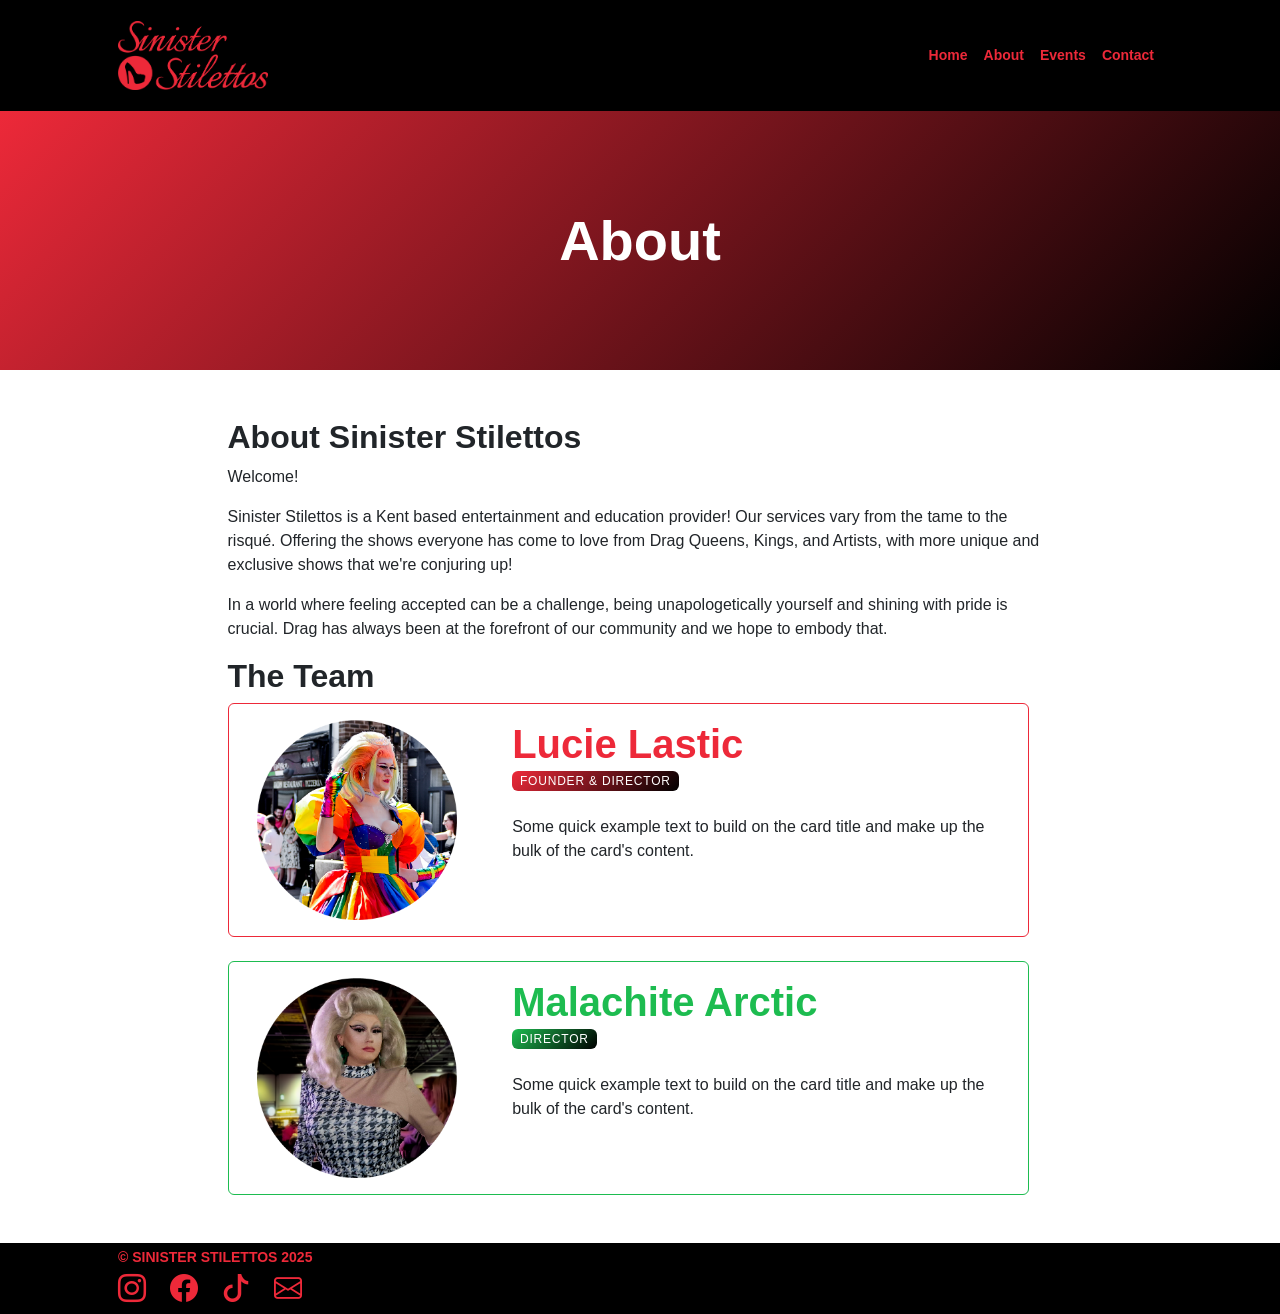
==== about.html @ cb79c17c "Upload" ====
<!DOCTYPE html>
<html lang="en">
    <head>
        <meta charset="utf-8" />
        <meta name="viewport" content="width=device-width, initial-scale=1, shrink-to-fit=no" />
        <meta name="description" content="" />
        <meta name="author" content="" />
        <title>SINISTER STILETTOS - ABOUT</title>
        <!-- Favicon-->
        <link rel="icon" type="image/x-icon" href="assets/favicon.ico" />
        <!-- Custom Google font-->
        <link rel="preconnect" href="https://fonts.googleapis.com" />
        <link rel="preconnect" href="https://fonts.gstatic.com" crossorigin />
        <link href="https://fonts.googleapis.com/css2?family=Plus+Jakarta+Sans:wght@100;200;300;400;500;600;700;800;900&amp;display=swap" rel="stylesheet" />
        <!-- Bootstrap icons-->
        <link href="https://cdn.jsdelivr.net/npm/bootstrap-icons@1.8.1/font/bootstrap-icons.css" rel="stylesheet" />
        <!-- Core theme CSS (includes Bootstrap)-->
        <link href="css/styles.css" rel="stylesheet" />
    </head>
    <body class="d-flex flex-column">
        <main class="flex-shrink-0">
            <!-- Navigation-->
            <nav class="navbar navbar-expand-lg navbar-s bg-black py-3">
                <div class="container px-5">
                    <a class="navbar-brand" href="index.html"><img src="../assets/logo.png" width="150"></a>
                    <button class="navbar-toggler" type="button" data-bs-toggle="collapse" data-bs-target="#navbarSupportedContent" aria-controls="navbarSupportedContent" aria-expanded="false" aria-label="Toggle navigation"><span class="navbar-toggler-icon"></span></button>
                    <div class="collapse navbar-collapse" id="navbarSupportedContent">
                        <ul class="navbar-nav ms-auto mb-2 mb-lg-0 small fw-bolder">
                            <li class="nav-item"><a class="nav-link" href="index.html">Home</a></li>
                            <li class="nav-item"><a class="nav-link" href="about.html">About</a></li>
                            <li class="nav-item"><a class="nav-link" href="events.html">Events</a></li>
                            <li class="nav-item"><a class="nav-link" href="contact.html">Contact</a></li>
                        </ul>
                    </div>
                </div>
            </nav>
            <section class="py-5 bg-gradient-primary-to-secondary text-white">
                <div class="container px-5 my-5">
                    <div class="text-center">
                        <h2 class="display-4 fw-bolder mb-4">About</h2>
                    </div>
                </div>
            </section>
            <div class="container mb-5 my-5">
                <div class="row gx-5 justify-content-center">
                    <div class="col-lg-11 col-xl-9 col-xxl-8">
                        <section>
                        <h2><strong>About Sinister Stilettos</strong></h2>
                       <p>Welcome!</p>
                       <p>Sinister Stilettos is a Kent based entertainment and education provider! Our services vary from the tame to the risqué. Offering the shows everyone has come to love from Drag Queens, Kings, and Artists, with more unique and exclusive shows that we're conjuring up!</p>
                       <p>In a world where feeling accepted can be a challenge, being unapologetically yourself and shining with pride is crucial. Drag has always been at the forefront of our community and we hope to embody that.</p>

                       <h2><strong>The Team</strong></h2>
                             <!-- About 1-->
                             <div class="container row row-cols-1 row-cols-md-1 g-4">
                                <div class="card-primary-border rounded h-100 bg-white";>
                                                            
                                    <div class="card-body">
                                        <div class="row">

                                            <div class="col-sm-4">
                                              <span class="">
                                                <img class="img" src="../assets/Lucie.png" style="height:200px;">
                                              </span>
                                            </div>
                                    
                                            <div class="col-sm">
                                                <div class="col"> <h1 class="text-primary fw-bolder mb-0">Lucie Lastic</h1></div>
                                                <div class="badge bg-gradient-primary-to-secondary text-white mb-4"><div class="text-uppercase">Founder & Director</div></div>
                                                <p class="card-text rounded">Some quick example text to build on the card title and make up the bulk of the card's content.</p>
                                            </div>
                                      </div>   
                                    </div>
                                    </div>
                                    <div class="card-green-border rounded h-100 bg-white";>
                                                            
                                        <div class="card-body">
                                            <div class="row">
    
                                                <div class="col-sm-4">
                                                  <span class="">
                                                    <img class="img" src="../assets/Malachite.png" style="height:200px;">
                                                  </span>
                                                </div>
                                        
                                                <div class="col-sm">
                                                    <div class="col-auto"> <h1 class="text-green fw-bolder mb-0">Malachite Arctic</h1></div>
                                                    <div class="badge bg-gradient-green text-white mb-4"><div class="text-uppercase">Director</div></div>
                                                  <p class="card-text rounded">Some quick example text to build on the card title and make up the bulk of the card's content.</p>
                                               </div>
                                          </div>   
                                        </div>
                                        </div>
                             
                            </div>
                            </div>
                        </section>
            
        </main>
        <!-- Footer-->
        <footer class="bg-black py-1 mt-auto text-primary">
            <div class="container px-5">
                <div class="row justify-content-between flex-column flex-sm-row">
                    <div class="col-auto"><div class="small m-0"><strong>&copy; SINISTER STILETTOS 2025</strong></div></div>
                    </div>
                    <div class="d-flex justify-content-cener fs-3 gap-4">
                        <a class="text-primary" href="https://instagram.com/sinister.stilettos"><i class="bi bi-instagram"></i></a>
                        <a class="text-primary" href="https://facebook.com/sinister.stilettos"><i class="bi bi-facebook"></i></a>
                        <a class="text-primary" href="tiktok.com/@sinister.stilettos"><i class="bi bi-tiktok"></i></a>
                        <a class="text-primary" href="mailto:contact@sinisterstilettos.co.uk"><i class="bi bi-envelope"></i></a>
                </div>
            </div>
        </footer>
        <!-- Bootstrap core JS-->
        <script src="https://cdn.jsdelivr.net/npm/bootstrap@5.2.3/dist/js/bootstrap.bundle.min.js"></script>
        <!-- Core theme JS-->
        <script src="js/scripts.js"></script>
    </body>
</html>
---- css/styles.css ----
@charset "UTF-8";
:root {
  --bs-blue: #0d8eff;
  --bs-indigo: #6610f2;
  --bs-purple: #6f42c1;
  --bs-pink: #fc329b;
  --bs-red: #ed2939;
  --bs-orange: #ffa11a;
  --bs-yellow: #ffec0d;
  --bs-green: #1dbc50;
  --bs-teal: #15ff9c;
  --bs-cyan: #0dceff;
  --bs-black: #000;
  --bs-white: #fff;
  --bs-gray: #6c757d;
  --bs-gray-dark: #343a40;
  --bs-gray-100: #f8f9fa;
  --bs-gray-200: #e9ecef;
  --bs-gray-300: #dee2e6;
  --bs-gray-400: #ced4da;
  --bs-gray-500: #adb5bd;
  --bs-gray-600: #6c757d;
  --bs-gray-700: #495057;
  --bs-gray-800: #343a40;
  --bs-gray-900: #212529;
  --bs-primary: #ed2939;
  --bs-secondary: #e21e80;
  --bs-success: #1dbc50;
  --bs-info: #6ebbff;
  --bs-warning: #ffc107;
  --bs-danger: #dc3545;
  --bs-light: #f8f9fa;
  --bs-dark: #212529;
  --bs-primary-rgb: 237, 41, 57;
  --bs-secondary-rgb: 226, 30, 128;
  --bs-success-rgb: 25, 135, 84;
  --bs-info-rgb: 13, 202, 240;
  --bs-warning-rgb: 255, 193, 7;
  --bs-danger-rgb: 220, 53, 69;
  --bs-light-rgb: 248, 249, 250;
  --bs-dark-rgb: 33, 37, 41;
  --bs-white-rgb: 255, 255, 255;
  --bs-black-rgb: 0, 0, 0;
  --bs-body-color-rgb: 33, 37, 41;
  --bs-body-bg-rgb: 255, 255, 255;
  --bs-green-rgb: 29, 188, 80;
  --bs-font-sans-serif: "Arial";
  --bs-font-monospace: SFMono-Regular, Menlo, Monaco, Consolas, "Liberation Mono", "Courier New", monospace;
  --bs-gradient: linear-gradient(180deg, rgba(255, 255, 255, 0.15), rgba(255, 255, 255, 0));
  --bs-gradient-primary: linear-gradient(180deg, rgba(237, 41, 57, 1), rgba(255, 255, 255, 0));
  --bs-gradient-green: linear-gradient(180deg, rgba(29, 188, 80), rgba(255, 255, 255, 0));
  --bs-body-font-family: var(--bs-font-sans-serif);
  --bs-body-font-size: 1rem;
  --bs-body-font-weight: 400;
  --bs-body-line-height: 1.5;
  --bs-body-color: #212529;
  --bs-body-bg: #fff;
  --bs-border-width: 1px;
  --bs-border-style: solid;
  --bs-border-color: #dee2e6;
  --bs-border-gprimary: linear-gradient(180deg, rgba(237, 41, 57, 1), rgba(255, 255, 255, 0));
  --bs-border-ggreen: linear-gradient(180deg, rgba(29, 188, 80), rgba(255, 255, 255, 0));
  --bs-border-color-translucent: rgba(0, 0, 0, 0.175);
  --bs-border-radius: 0.375rem;
  --bs-border-radius-sm: 0.25rem;
  --bs-border-radius-lg: 0.5rem;
  --bs-border-radius-xl: 1rem;
  --bs-border-radius-2xl: 2rem;
  --bs-border-radius-pill: 50rem;
  --bs-link-color: #ed2939;
  --bs-link-hover-color: #ffa11a;
  --bs-code-color: #e21e80;
  --bs-highlight-bg: #fff3cd;
}

*,
*::before,
*::after {
  box-sizing: border-box;
}

@media (prefers-reduced-motion: no-preference) {
  :root {
    scroll-behavior: smooth;
  }
}

body {
  margin: 0;
  font-family: var(--bs-body-font-family);
  font-size: var(--bs-body-font-size);
  font-weight: var(--bs-body-font-weight);
  line-height: var(--bs-body-line-height);
  color: var(--bs-body-color);
  text-align: var(--bs-body-text-align);
  background-color: var(--bs-body-bg);
  -webkit-text-size-adjust: 100%;
  -webkit-tap-highlight-color: rgba(0, 0, 0, 0);
}

hr {
  margin: 1rem 0;
  color: inherit;
  border: 0;
  border-top: 1px solid;
  opacity: 0.25;
}

h6, .h6, h5, .h5, h4, .h4, h3, .h3, h2, .h2, h1, .h1 {
  margin-top: 0;
  margin-bottom: 0.5rem;
  font-weight: 500;
  line-height: 1.2;
}

h1, .h1 {
  font-size: calc(1.375rem + 1.5vw);
}
@media (min-width: 1200px) {
  h1, .h1 {
    font-size: 2.5rem;
  }
}

h2, .h2 {
  font-size: calc(1.325rem + 0.9vw);
}
@media (min-width: 1200px) {
  h2, .h2 {
    font-size: 2rem;
  }
}

h3, .h3 {
  font-size: calc(1.3rem + 0.6vw);
}
@media (min-width: 1200px) {
  h3, .h3 {
    font-size: 1.75rem;
  }
}

h4, .h4 {
  font-size: calc(1.275rem + 0.3vw);
}
@media (min-width: 1200px) {
  h4, .h4 {
    font-size: 1.5rem;
  }
}

h5, .h5 {
  font-size: 1.25rem;
}

h6, .h6 {
  font-size: 1rem;
}

p {
  margin-top: 0;
  margin-bottom: 1rem;
}

abbr[title] {
  -webkit-text-decoration: underline dotted;
          text-decoration: underline dotted;
  cursor: help;
  -webkit-text-decoration-skip-ink: none;
          text-decoration-skip-ink: none;
}

address {
  margin-bottom: 1rem;
  font-style: normal;
  line-height: inherit;
}

ol,
ul {
  padding-left: 2rem;
}

ol,
ul,
dl {
  margin-top: 0;
  margin-bottom: 1rem;
}

ol ol,
ul ul,
ol ul,
ul ol {
  margin-bottom: 0;
}

dt {
  font-weight: 700;
}

dd {
  margin-bottom: 0.5rem;
  margin-left: 0;
}

blockquote {
  margin: 0 0 1rem;
}

b,
strong {
  font-weight: bolder;
}

small, .small {
  font-size: 0.875em;
}

mark, .mark {
  padding: 0.1875em;
  background-color: var(--bs-highlight-bg);
}

sub,
sup {
  position: relative;
  font-size: 0.75em;
  line-height: 0;
  vertical-align: baseline;
}

sub {
  bottom: -0.25em;
}

sup {
  top: -0.5em;
}

a {
  color: var(--bs-link-color);
  text-decoration: underline;
}
a:hover {
  color: var(--bs-link-hover-color);
}

a:not([href]):not([class]), a:not([href]):not([class]):hover {
  color: inherit;
  text-decoration: none;
}

pre,
code,
kbd,
samp {
  font-family: var(--bs-font-monospace);
  font-size: 1em;
}

pre {
  display: block;
  margin-top: 0;
  margin-bottom: 1rem;
  overflow: auto;
  font-size: 0.875em;
}
pre code {
  font-size: inherit;
  color: inherit;
  word-break: normal;
}

code {
  font-size: 0.875em;
  color: var(--bs-code-color);
  word-wrap: break-word;
}
a > code {
  color: inherit;
}

kbd {
  padding: 0.1875rem 0.375rem;
  font-size: 0.875em;
  color: var(--bs-body-bg);
  background-color: var(--bs-body-color);
  border-radius: 0.25rem;
}
kbd kbd {
  padding: 0;
  font-size: 1em;
}

figure {
  margin: 0 0 1rem;
}

img,
svg {
  vertical-align: middle;
}

table {
  caption-side: bottom;
  border-collapse: collapse;
}

caption {
  padding-top: 0.5rem;
  padding-bottom: 0.5rem;
  color: #6c757d;
  text-align: left;
}

th {
  text-align: inherit;
  text-align: -webkit-match-parent;
}

thead,
tbody,
tfoot,
tr,
td,
th {
  border-color: inherit;
  border-style: solid;
  border-width: 0;
}

label {
  display: inline-block;
}

button {
  border-radius: 0;
}

button:focus:not(:focus-visible) {
  outline: 0;
}

input,
button,
select,
optgroup,
textarea {
  margin: 0;
  font-family: inherit;
  font-size: inherit;
  line-height: inherit;
}

button,
select {
  text-transform: none;
}

[role=button] {
  cursor: pointer;
}

select {
  word-wrap: normal;
}
select:disabled {
  opacity: 1;
}

[list]:not([type=date]):not([type=datetime-local]):not([type=month]):not([type=week]):not([type=time])::-webkit-calendar-picker-indicator {
  display: none !important;
}

button,
[type=button],
[type=reset],
[type=submit] {
  -webkit-appearance: button;
}
button:not(:disabled),
[type=button]:not(:disabled),
[type=reset]:not(:disabled),
[type=submit]:not(:disabled) {
  cursor: pointer;
}

::-moz-focus-inner {
  padding: 0;
  border-style: none;
}

textarea {
  resize: vertical;
}

fieldset {
  min-width: 0;
  padding: 0;
  margin: 0;
  border: 0;
}

legend {
  float: left;
  width: 100%;
  padding: 0;
  margin-bottom: 0.5rem;
  font-size: calc(1.275rem + 0.3vw);
  line-height: inherit;
}
@media (min-width: 1200px) {
  legend {
    font-size: 1.5rem;
  }
}
legend + * {
  clear: left;
}

::-webkit-datetime-edit-fields-wrapper,
::-webkit-datetime-edit-text,
::-webkit-datetime-edit-minute,
::-webkit-datetime-edit-hour-field,
::-webkit-datetime-edit-day-field,
::-webkit-datetime-edit-month-field,
::-webkit-datetime-edit-year-field {
  padding: 0;
}

::-webkit-inner-spin-button {
  height: auto;
}

[type=search] {
  outline-offset: -2px;
  -webkit-appearance: textfield;
}

/* rtl:raw:
[type="tel"],
[type="url"],
[type="email"],
[type="number"] {
  direction: ltr;
}
*/
::-webkit-search-decoration {
  -webkit-appearance: none;
}

::-webkit-color-swatch-wrapper {
  padding: 0;
}

::file-selector-button {
  font: inherit;
  -webkit-appearance: button;
}

output {
  display: inline-block;
}

iframe {
  border: 0;
}

summary {
  display: list-item;
  cursor: pointer;
}

progress {
  vertical-align: baseline;
}

[hidden] {
  display: none !important;
}

.lead {
  font-size: 1.25rem;
  font-weight: 300;
}

.display-1 {
  font-size: calc(1.625rem + 4.5vw);
  font-weight: 300;
  line-height: 1.2;
}
@media (min-width: 1200px) {
  .display-1 {
    font-size: 5rem;
  }
}

.display-2 {
  font-size: calc(1.575rem + 3.9vw);
  font-weight: 300;
  line-height: 1.2;
}
@media (min-width: 1200px) {
  .display-2 {
    font-size: 4.5rem;
  }
}

.display-3 {
  font-size: calc(1.525rem + 3.3vw);
  font-weight: 300;
  line-height: 1.2;
}
@media (min-width: 1200px) {
  .display-3 {
    font-size: 4rem;
  }
}

.display-4 {
  font-size: calc(1.475rem + 2.7vw);
  font-weight: 300;
  line-height: 1.2;
}
@media (min-width: 1200px) {
  .display-4 {
    font-size: 3.5rem;
  }
}

.display-5 {
  font-size: calc(1.425rem + 2.1vw);
  font-weight: 300;
  line-height: 1.2;
}
@media (min-width: 1200px) {
  .display-5 {
    font-size: 3rem;
  }
}

.display-6 {
  font-size: calc(1.375rem + 1.5vw);
  font-weight: 300;
  line-height: 1.2;
}
@media (min-width: 1200px) {
  .display-6 {
    font-size: 2.5rem;
  }
}

.list-unstyled {
  padding-left: 0;
  list-style: none;
}

.list-inline {
  padding-left: 0;
  list-style: none;
}

.list-inline-item {
  display: inline-block;
}
.list-inline-item:not(:last-child) {
  margin-right: 0.5rem;
}

.initialism {
  font-size: 0.875em;
  text-transform: uppercase;
}

.blockquote {
  margin-bottom: 1rem;
  font-size: 1.25rem;
}
.blockquote > :last-child {
  margin-bottom: 0;
}

.blockquote-footer {
  margin-top: -1rem;
  margin-bottom: 1rem;
  font-size: 0.875em;
  color: #6c757d;
}
.blockquote-footer::before {
  content: "— ";
}

.img-fluid {
  max-width: 100%;
  height: auto;
}

.img-thumbnail {
  padding: 0.25rem;
  background-color: #fff;
  border: 1px solid var(--bs-border-color);
  border-radius: 0.375rem;
  max-width: 100%;
  height: auto;
}

.figure {
  display: inline-block;
}

.figure-img {
  margin-bottom: 0.5rem;
  line-height: 1;
}

.figure-caption {
  font-size: 0.875em;
  color: #6c757d;
}

.container,
.container-fluid,
.container-xxl,
.container-xl,
.container-lg,
.container-md,
.container-sm {
  --bs-gutter-x: 1.5rem;
  --bs-gutter-y: 0;
  width: 100%;
  padding-right: calc(var(--bs-gutter-x) * 0.5);
  padding-left: calc(var(--bs-gutter-x) * 0.5);
  margin-right: auto;
  margin-left: auto;
}

@media (min-width: 576px) {
  .container-sm, .container {
    max-width: 540px;
  }
}
@media (min-width: 768px) {
  .container-md, .container-sm, .container {
    max-width: 720px;
  }
}
@media (min-width: 992px) {
  .container-lg, .container-md, .container-sm, .container {
    max-width: 960px;
  }
}
@media (min-width: 1200px) {
  .container-xl, .container-lg, .container-md, .container-sm, .container {
    max-width: 1140px;
  }
}
@media (min-width: 1400px) {
  .container-xxl, .container-xl, .container-lg, .container-md, .container-sm, .container {
    max-width: 1320px;
  }
}
.row {
  --bs-gutter-x: 1.5rem;
  --bs-gutter-y: 0;
  display: flex;
  flex-wrap: wrap;
  margin-top: calc(-1 * var(--bs-gutter-y));
  margin-right: calc(-0.5 * var(--bs-gutter-x));
  margin-left: calc(-0.5 * var(--bs-gutter-x));
}
.row > * {
  flex-shrink: 0;
  width: 100%;
  max-width: 100%;
  padding-right: calc(var(--bs-gutter-x) * 0.5);
  padding-left: calc(var(--bs-gutter-x) * 0.5);
  margin-top: var(--bs-gutter-y);
}

.col {
  flex: 1 0 0%;
}

.row-cols-auto > * {
  flex: 0 0 auto;
  width: auto;
}

.row-cols-1 > * {
  flex: 0 0 auto;
  width: 100%;
}

.row-cols-2 > * {
  flex: 0 0 auto;
  width: 50%;
}

.row-cols-3 > * {
  flex: 0 0 auto;
  width: 33.3333333333%;
}

.row-cols-4 > * {
  flex: 0 0 auto;
  width: 25%;
}

.row-cols-5 > * {
  flex: 0 0 auto;
  width: 20%;
}

.row-cols-6 > * {
  flex: 0 0 auto;
  width: 16.6666666667%;
}

.col-auto {
  flex: 0 0 auto;
  width: auto;
}

.col-1 {
  flex: 0 0 auto;
  width: 8.33333333%;
}

.col-2 {
  flex: 0 0 auto;
  width: 16.66666667%;
}

.col-3 {
  flex: 0 0 auto;
  width: 25%;
}

.col-4 {
  flex: 0 0 auto;
  width: 33.33333333%;
}

.col-5 {
  flex: 0 0 auto;
  width: 41.66666667%;
}

.col-6 {
  flex: 0 0 auto;
  width: 50%;
}

.col-7 {
  flex: 0 0 auto;
  width: 58.33333333%;
}

.col-8 {
  flex: 0 0 auto;
  width: 66.66666667%;
}

.col-9 {
  flex: 0 0 auto;
  width: 75%;
}

.col-10 {
  flex: 0 0 auto;
  width: 83.33333333%;
}

.col-11 {
  flex: 0 0 auto;
  width: 91.66666667%;
}

.col-12 {
  flex: 0 0 auto;
  width: 100%;
}

.offset-1 {
  margin-left: 8.33333333%;
}

.offset-2 {
  margin-left: 16.66666667%;
}

.offset-3 {
  margin-left: 25%;
}

.offset-4 {
  margin-left: 33.33333333%;
}

.offset-5 {
  margin-left: 41.66666667%;
}

.offset-6 {
  margin-left: 50%;
}

.offset-7 {
  margin-left: 58.33333333%;
}

.offset-8 {
  margin-left: 66.66666667%;
}

.offset-9 {
  margin-left: 75%;
}

.offset-10 {
  margin-left: 83.33333333%;
}

.offset-11 {
  margin-left: 91.66666667%;
}

.g-0,
.gx-0 {
  --bs-gutter-x: 0;
}

.g-0,
.gy-0 {
  --bs-gutter-y: 0;
}

.g-1,
.gx-1 {
  --bs-gutter-x: 0.25rem;
}

.g-1,
.gy-1 {
  --bs-gutter-y: 0.25rem;
}

.g-2,
.gx-2 {
  --bs-gutter-x: 0.5rem;
}

.g-2,
.gy-2 {
  --bs-gutter-y: 0.5rem;
}

.g-3,
.gx-3 {
  --bs-gutter-x: 1rem;
}

.g-3,
.gy-3 {
  --bs-gutter-y: 1rem;
}

.g-4,
.gx-4 {
  --bs-gutter-x: 1.5rem;
}

.g-4,
.gy-4 {
  --bs-gutter-y: 1.5rem;
}

.g-5,
.gx-5 {
  --bs-gutter-x: 3rem;
}

.g-5,
.gy-5 {
  --bs-gutter-y: 3rem;
}

@media (min-width: 576px) {
  .col-sm {
    flex: 1 0 0%;
  }
  .row-cols-sm-auto > * {
    flex: 0 0 auto;
    width: auto;
  }
  .row-cols-sm-1 > * {
    flex: 0 0 auto;
    width: 100%;
  }
  .row-cols-sm-2 > * {
    flex: 0 0 auto;
    width: 50%;
  }
  .row-cols-sm-3 > * {
    flex: 0 0 auto;
    width: 33.3333333333%;
  }
  .row-cols-sm-4 > * {
    flex: 0 0 auto;
    width: 25%;
  }
  .row-cols-sm-5 > * {
    flex: 0 0 auto;
    width: 20%;
  }
  .row-cols-sm-6 > * {
    flex: 0 0 auto;
    width: 16.6666666667%;
  }
  .col-sm-auto {
    flex: 0 0 auto;
    width: auto;
  }
  .col-sm-1 {
    flex: 0 0 auto;
    width: 8.33333333%;
  }
  .col-sm-2 {
    flex: 0 0 auto;
    width: 16.66666667%;
  }
  .col-sm-3 {
    flex: 0 0 auto;
    width: 25%;
  }
  .col-sm-4 {
    flex: 0 0 auto;
    width: 33.33333333%;
  }
  .col-sm-5 {
    flex: 0 0 auto;
    width: 41.66666667%;
  }
  .col-sm-6 {
    flex: 0 0 auto;
    width: 50%;
  }
  .col-sm-7 {
    flex: 0 0 auto;
    width: 58.33333333%;
  }
  .col-sm-8 {
    flex: 0 0 auto;
    width: 66.66666667%;
  }
  .col-sm-9 {
    flex: 0 0 auto;
    width: 75%;
  }
  .col-sm-10 {
    flex: 0 0 auto;
    width: 83.33333333%;
  }
  .col-sm-11 {
    flex: 0 0 auto;
    width: 91.66666667%;
  }
  .col-sm-12 {
    flex: 0 0 auto;
    width: 100%;
  }
  .offset-sm-0 {
    margin-left: 0;
  }
  .offset-sm-1 {
    margin-left: 8.33333333%;
  }
  .offset-sm-2 {
    margin-left: 16.66666667%;
  }
  .offset-sm-3 {
    margin-left: 25%;
  }
  .offset-sm-4 {
    margin-left: 33.33333333%;
  }
  .offset-sm-5 {
    margin-left: 41.66666667%;
  }
  .offset-sm-6 {
    margin-left: 50%;
  }
  .offset-sm-7 {
    margin-left: 58.33333333%;
  }
  .offset-sm-8 {
    margin-left: 66.66666667%;
  }
  .offset-sm-9 {
    margin-left: 75%;
  }
  .offset-sm-10 {
    margin-left: 83.33333333%;
  }
  .offset-sm-11 {
    margin-left: 91.66666667%;
  }
  .g-sm-0,
  .gx-sm-0 {
    --bs-gutter-x: 0;
  }
  .g-sm-0,
  .gy-sm-0 {
    --bs-gutter-y: 0;
  }
  .g-sm-1,
  .gx-sm-1 {
    --bs-gutter-x: 0.25rem;
  }
  .g-sm-1,
  .gy-sm-1 {
    --bs-gutter-y: 0.25rem;
  }
  .g-sm-2,
  .gx-sm-2 {
    --bs-gutter-x: 0.5rem;
  }
  .g-sm-2,
  .gy-sm-2 {
    --bs-gutter-y: 0.5rem;
  }
  .g-sm-3,
  .gx-sm-3 {
    --bs-gutter-x: 1rem;
  }
  .g-sm-3,
  .gy-sm-3 {
    --bs-gutter-y: 1rem;
  }
  .g-sm-4,
  .gx-sm-4 {
    --bs-gutter-x: 1.5rem;
  }
  .g-sm-4,
  .gy-sm-4 {
    --bs-gutter-y: 1.5rem;
  }
  .g-sm-5,
  .gx-sm-5 {
    --bs-gutter-x: 3rem;
  }
  .g-sm-5,
  .gy-sm-5 {
    --bs-gutter-y: 3rem;
  }
}
@media (min-width: 768px) {
  .col-md {
    flex: 1 0 0%;
  }
  .row-cols-md-auto > * {
    flex: 0 0 auto;
    width: auto;
  }
  .row-cols-md-1 > * {
    flex: 0 0 auto;
    width: 100%;
  }
  .row-cols-md-2 > * {
    flex: 0 0 auto;
    width: 50%;
  }
  .row-cols-md-3 > * {
    flex: 0 0 auto;
    width: 33.3333333333%;
  }
  .row-cols-md-4 > * {
    flex: 0 0 auto;
    width: 25%;
  }
  .row-cols-md-5 > * {
    flex: 0 0 auto;
    width: 20%;
  }
  .row-cols-md-6 > * {
    flex: 0 0 auto;
    width: 16.6666666667%;
  }
  .col-md-auto {
    flex: 0 0 auto;
    width: auto;
  }
  .col-md-1 {
    flex: 0 0 auto;
    width: 8.33333333%;
  }
  .col-md-2 {
    flex: 0 0 auto;
    width: 16.66666667%;
  }
  .col-md-3 {
    flex: 0 0 auto;
    width: 25%;
  }
  .col-md-4 {
    flex: 0 0 auto;
    width: 33.33333333%;
  }
  .col-md-5 {
    flex: 0 0 auto;
    width: 41.66666667%;
  }
  .col-md-6 {
    flex: 0 0 auto;
    width: 50%;
  }
  .col-md-7 {
    flex: 0 0 auto;
    width: 58.33333333%;
  }
  .col-md-8 {
    flex: 0 0 auto;
    width: 66.66666667%;
  }
  .col-md-9 {
    flex: 0 0 auto;
    width: 75%;
  }
  .col-md-10 {
    flex: 0 0 auto;
    width: 83.33333333%;
  }
  .col-md-11 {
    flex: 0 0 auto;
    width: 91.66666667%;
  }
  .col-md-12 {
    flex: 0 0 auto;
    width: 100%;
  }
  .offset-md-0 {
    margin-left: 0;
  }
  .offset-md-1 {
    margin-left: 8.33333333%;
  }
  .offset-md-2 {
    margin-left: 16.66666667%;
  }
  .offset-md-3 {
    margin-left: 25%;
  }
  .offset-md-4 {
    margin-left: 33.33333333%;
  }
  .offset-md-5 {
    margin-left: 41.66666667%;
  }
  .offset-md-6 {
    margin-left: 50%;
  }
  .offset-md-7 {
    margin-left: 58.33333333%;
  }
  .offset-md-8 {
    margin-left: 66.66666667%;
  }
  .offset-md-9 {
    margin-left: 75%;
  }
  .offset-md-10 {
    margin-left: 83.33333333%;
  }
  .offset-md-11 {
    margin-left: 91.66666667%;
  }
  .g-md-0,
  .gx-md-0 {
    --bs-gutter-x: 0;
  }
  .g-md-0,
  .gy-md-0 {
    --bs-gutter-y: 0;
  }
  .g-md-1,
  .gx-md-1 {
    --bs-gutter-x: 0.25rem;
  }
  .g-md-1,
  .gy-md-1 {
    --bs-gutter-y: 0.25rem;
  }
  .g-md-2,
  .gx-md-2 {
    --bs-gutter-x: 0.5rem;
  }
  .g-md-2,
  .gy-md-2 {
    --bs-gutter-y: 0.5rem;
  }
  .g-md-3,
  .gx-md-3 {
    --bs-gutter-x: 1rem;
  }
  .g-md-3,
  .gy-md-3 {
    --bs-gutter-y: 1rem;
  }
  .g-md-4,
  .gx-md-4 {
    --bs-gutter-x: 1.5rem;
  }
  .g-md-4,
  .gy-md-4 {
    --bs-gutter-y: 1.5rem;
  }
  .g-md-5,
  .gx-md-5 {
    --bs-gutter-x: 3rem;
  }
  .g-md-5,
  .gy-md-5 {
    --bs-gutter-y: 3rem;
  }
}
@media (min-width: 992px) {
  .col-lg {
    flex: 1 0 0%;
  }
  .row-cols-lg-auto > * {
    flex: 0 0 auto;
    width: auto;
  }
  .row-cols-lg-1 > * {
    flex: 0 0 auto;
    width: 100%;
  }
  .row-cols-lg-2 > * {
    flex: 0 0 auto;
    width: 50%;
  }
  .row-cols-lg-3 > * {
    flex: 0 0 auto;
    width: 33.3333333333%;
  }
  .row-cols-lg-4 > * {
    flex: 0 0 auto;
    width: 25%;
  }
  .row-cols-lg-5 > * {
    flex: 0 0 auto;
    width: 20%;
  }
  .row-cols-lg-6 > * {
    flex: 0 0 auto;
    width: 16.6666666667%;
  }
  .col-lg-auto {
    flex: 0 0 auto;
    width: auto;
  }
  .col-lg-1 {
    flex: 0 0 auto;
    width: 8.33333333%;
  }
  .col-lg-2 {
    flex: 0 0 auto;
    width: 16.66666667%;
  }
  .col-lg-3 {
    flex: 0 0 auto;
    width: 25%;
  }
  .col-lg-4 {
    flex: 0 0 auto;
    width: 33.33333333%;
  }
  .col-lg-5 {
    flex: 0 0 auto;
    width: 41.66666667%;
  }
  .col-lg-6 {
    flex: 0 0 auto;
    width: 50%;
  }
  .col-lg-7 {
    flex: 0 0 auto;
    width: 58.33333333%;
  }
  .col-lg-8 {
    flex: 0 0 auto;
    width: 66.66666667%;
  }
  .col-lg-9 {
    flex: 0 0 auto;
    width: 75%;
  }
  .col-lg-10 {
    flex: 0 0 auto;
    width: 83.33333333%;
  }
  .col-lg-11 {
    flex: 0 0 auto;
    width: 91.66666667%;
  }
  .col-lg-12 {
    flex: 0 0 auto;
    width: 100%;
  }
  .offset-lg-0 {
    margin-left: 0;
  }
  .offset-lg-1 {
    margin-left: 8.33333333%;
  }
  .offset-lg-2 {
    margin-left: 16.66666667%;
  }
  .offset-lg-3 {
    margin-left: 25%;
  }
  .offset-lg-4 {
    margin-left: 33.33333333%;
  }
  .offset-lg-5 {
    margin-left: 41.66666667%;
  }
  .offset-lg-6 {
    margin-left: 50%;
  }
  .offset-lg-7 {
    margin-left: 58.33333333%;
  }
  .offset-lg-8 {
    margin-left: 66.66666667%;
  }
  .offset-lg-9 {
    margin-left: 75%;
  }
  .offset-lg-10 {
    margin-left: 83.33333333%;
  }
  .offset-lg-11 {
    margin-left: 91.66666667%;
  }
  .g-lg-0,
  .gx-lg-0 {
    --bs-gutter-x: 0;
  }
  .g-lg-0,
  .gy-lg-0 {
    --bs-gutter-y: 0;
  }
  .g-lg-1,
  .gx-lg-1 {
    --bs-gutter-x: 0.25rem;
  }
  .g-lg-1,
  .gy-lg-1 {
    --bs-gutter-y: 0.25rem;
  }
  .g-lg-2,
  .gx-lg-2 {
    --bs-gutter-x: 0.5rem;
  }
  .g-lg-2,
  .gy-lg-2 {
    --bs-gutter-y: 0.5rem;
  }
  .g-lg-3,
  .gx-lg-3 {
    --bs-gutter-x: 1rem;
  }
  .g-lg-3,
  .gy-lg-3 {
    --bs-gutter-y: 1rem;
  }
  .g-lg-4,
  .gx-lg-4 {
    --bs-gutter-x: 1.5rem;
  }
  .g-lg-4,
  .gy-lg-4 {
    --bs-gutter-y: 1.5rem;
  }
  .g-lg-5,
  .gx-lg-5 {
    --bs-gutter-x: 3rem;
  }
  .g-lg-5,
  .gy-lg-5 {
    --bs-gutter-y: 3rem;
  }
}
@media (min-width: 1200px) {
  .col-xl {
    flex: 1 0 0%;
  }
  .row-cols-xl-auto > * {
    flex: 0 0 auto;
    width: auto;
  }
  .row-cols-xl-1 > * {
    flex: 0 0 auto;
    width: 100%;
  }
  .row-cols-xl-2 > * {
    flex: 0 0 auto;
    width: 50%;
  }
  .row-cols-xl-3 > * {
    flex: 0 0 auto;
    width: 33.3333333333%;
  }
  .row-cols-xl-4 > * {
    flex: 0 0 auto;
    width: 25%;
  }
  .row-cols-xl-5 > * {
    flex: 0 0 auto;
    width: 20%;
  }
  .row-cols-xl-6 > * {
    flex: 0 0 auto;
    width: 16.6666666667%;
  }
  .col-xl-auto {
    flex: 0 0 auto;
    width: auto;
  }
  .col-xl-1 {
    flex: 0 0 auto;
    width: 8.33333333%;
  }
  .col-xl-2 {
    flex: 0 0 auto;
    width: 16.66666667%;
  }
  .col-xl-3 {
    flex: 0 0 auto;
    width: 25%;
  }
  .col-xl-4 {
    flex: 0 0 auto;
    width: 33.33333333%;
  }
  .col-xl-5 {
    flex: 0 0 auto;
    width: 41.66666667%;
  }
  .col-xl-6 {
    flex: 0 0 auto;
    width: 50%;
  }
  .col-xl-7 {
    flex: 0 0 auto;
    width: 58.33333333%;
  }
  .col-xl-8 {
    flex: 0 0 auto;
    width: 66.66666667%;
  }
  .col-xl-9 {
    flex: 0 0 auto;
    width: 75%;
  }
  .col-xl-10 {
    flex: 0 0 auto;
    width: 83.33333333%;
  }
  .col-xl-11 {
    flex: 0 0 auto;
    width: 91.66666667%;
  }
  .col-xl-12 {
    flex: 0 0 auto;
    width: 100%;
  }
  .offset-xl-0 {
    margin-left: 0;
  }
  .offset-xl-1 {
    margin-left: 8.33333333%;
  }
  .offset-xl-2 {
    margin-left: 16.66666667%;
  }
  .offset-xl-3 {
    margin-left: 25%;
  }
  .offset-xl-4 {
    margin-left: 33.33333333%;
  }
  .offset-xl-5 {
    margin-left: 41.66666667%;
  }
  .offset-xl-6 {
    margin-left: 50%;
  }
  .offset-xl-7 {
    margin-left: 58.33333333%;
  }
  .offset-xl-8 {
    margin-left: 66.66666667%;
  }
  .offset-xl-9 {
    margin-left: 75%;
  }
  .offset-xl-10 {
    margin-left: 83.33333333%;
  }
  .offset-xl-11 {
    margin-left: 91.66666667%;
  }
  .g-xl-0,
  .gx-xl-0 {
    --bs-gutter-x: 0;
  }
  .g-xl-0,
  .gy-xl-0 {
    --bs-gutter-y: 0;
  }
  .g-xl-1,
  .gx-xl-1 {
    --bs-gutter-x: 0.25rem;
  }
  .g-xl-1,
  .gy-xl-1 {
    --bs-gutter-y: 0.25rem;
  }
  .g-xl-2,
  .gx-xl-2 {
    --bs-gutter-x: 0.5rem;
  }
  .g-xl-2,
  .gy-xl-2 {
    --bs-gutter-y: 0.5rem;
  }
  .g-xl-3,
  .gx-xl-3 {
    --bs-gutter-x: 1rem;
  }
  .g-xl-3,
  .gy-xl-3 {
    --bs-gutter-y: 1rem;
  }
  .g-xl-4,
  .gx-xl-4 {
    --bs-gutter-x: 1.5rem;
  }
  .g-xl-4,
  .gy-xl-4 {
    --bs-gutter-y: 1.5rem;
  }
  .g-xl-5,
  .gx-xl-5 {
    --bs-gutter-x: 3rem;
  }
  .g-xl-5,
  .gy-xl-5 {
    --bs-gutter-y: 3rem;
  }
}
@media (min-width: 1400px) {
  .col-xxl {
    flex: 1 0 0%;
  }
  .row-cols-xxl-auto > * {
    flex: 0 0 auto;
    width: auto;
  }
  .row-cols-xxl-1 > * {
    flex: 0 0 auto;
    width: 100%;
  }
  .row-cols-xxl-2 > * {
    flex: 0 0 auto;
    width: 50%;
  }
  .row-cols-xxl-3 > * {
    flex: 0 0 auto;
    width: 33.3333333333%;
  }
  .row-cols-xxl-4 > * {
    flex: 0 0 auto;
    width: 25%;
  }
  .row-cols-xxl-5 > * {
    flex: 0 0 auto;
    width: 20%;
  }
  .row-cols-xxl-6 > * {
    flex: 0 0 auto;
    width: 16.6666666667%;
  }
  .col-xxl-auto {
    flex: 0 0 auto;
    width: auto;
  }
  .col-xxl-1 {
    flex: 0 0 auto;
    width: 8.33333333%;
  }
  .col-xxl-2 {
    flex: 0 0 auto;
    width: 16.66666667%;
  }
  .col-xxl-3 {
    flex: 0 0 auto;
    width: 25%;
  }
  .col-xxl-4 {
    flex: 0 0 auto;
    width: 33.33333333%;
  }
  .col-xxl-5 {
    flex: 0 0 auto;
    width: 41.66666667%;
  }
  .col-xxl-6 {
    flex: 0 0 auto;
    width: 50%;
  }
  .col-xxl-7 {
    flex: 0 0 auto;
    width: 58.33333333%;
  }
  .col-xxl-8 {
    flex: 0 0 auto;
    width: 66.66666667%;
  }
  .col-xxl-9 {
    flex: 0 0 auto;
    width: 75%;
  }
  .col-xxl-10 {
    flex: 0 0 auto;
    width: 83.33333333%;
  }
  .col-xxl-11 {
    flex: 0 0 auto;
    width: 91.66666667%;
  }
  .col-xxl-12 {
    flex: 0 0 auto;
    width: 100%;
  }
  .offset-xxl-0 {
    margin-left: 0;
  }
  .offset-xxl-1 {
    margin-left: 8.33333333%;
  }
  .offset-xxl-2 {
    margin-left: 16.66666667%;
  }
  .offset-xxl-3 {
    margin-left: 25%;
  }
  .offset-xxl-4 {
    margin-left: 33.33333333%;
  }
  .offset-xxl-5 {
    margin-left: 41.66666667%;
  }
  .offset-xxl-6 {
    margin-left: 50%;
  }
  .offset-xxl-7 {
    margin-left: 58.33333333%;
  }
  .offset-xxl-8 {
    margin-left: 66.66666667%;
  }
  .offset-xxl-9 {
    margin-left: 75%;
  }
  .offset-xxl-10 {
    margin-left: 83.33333333%;
  }
  .offset-xxl-11 {
    margin-left: 91.66666667%;
  }
  .g-xxl-0,
  .gx-xxl-0 {
    --bs-gutter-x: 0;
  }
  .g-xxl-0,
  .gy-xxl-0 {
    --bs-gutter-y: 0;
  }
  .g-xxl-1,
  .gx-xxl-1 {
    --bs-gutter-x: 0.25rem;
  }
  .g-xxl-1,
  .gy-xxl-1 {
    --bs-gutter-y: 0.25rem;
  }
  .g-xxl-2,
  .gx-xxl-2 {
    --bs-gutter-x: 0.5rem;
  }
  .g-xxl-2,
  .gy-xxl-2 {
    --bs-gutter-y: 0.5rem;
  }
  .g-xxl-3,
  .gx-xxl-3 {
    --bs-gutter-x: 1rem;
  }
  .g-xxl-3,
  .gy-xxl-3 {
    --bs-gutter-y: 1rem;
  }
  .g-xxl-4,
  .gx-xxl-4 {
    --bs-gutter-x: 1.5rem;
  }
  .g-xxl-4,
  .gy-xxl-4 {
    --bs-gutter-y: 1.5rem;
  }
  .g-xxl-5,
  .gx-xxl-5 {
    --bs-gutter-x: 3rem;
  }
  .g-xxl-5,
  .gy-xxl-5 {
    --bs-gutter-y: 3rem;
  }
}
.table {
  --bs-table-color: var(--bs-body-color);
  --bs-table-bg: transparent;
  --bs-table-border-color: var(--bs-border-color);
  --bs-table-accent-bg: transparent;
  --bs-table-striped-color: var(--bs-body-color);
  --bs-table-striped-bg: rgba(0, 0, 0, 0.05);
  --bs-table-active-color: var(--bs-body-color);
  --bs-table-active-bg: rgba(0, 0, 0, 0.1);
  --bs-table-hover-color: var(--bs-body-color);
  --bs-table-hover-bg: rgba(0, 0, 0, 0.075);
  width: 100%;
  margin-bottom: 1rem;
  color: var(--bs-table-color);
  vertical-align: top;
  border-color: var(--bs-table-border-color);
}
.table > :not(caption) > * > * {
  padding: 0.5rem 0.5rem;
  background-color: var(--bs-table-bg);
  border-bottom-width: 1px;
  box-shadow: inset 0 0 0 9999px var(--bs-table-accent-bg);
}
.table > tbody {
  vertical-align: inherit;
}
.table > thead {
  vertical-align: bottom;
}

.table-group-divider {
  border-top: 2px solid currentcolor;
}

.caption-top {
  caption-side: top;
}

.table-sm > :not(caption) > * > * {
  padding: 0.25rem 0.25rem;
}

.table-bordered > :not(caption) > * {
  border-width: 1px 0;
}
.table-bordered > :not(caption) > * > * {
  border-width: 0 1px;
}

.table-borderless > :not(caption) > * > * {
  border-bottom-width: 0;
}
.table-borderless > :not(:first-child) {
  border-top-width: 0;
}

.table-striped > tbody > tr:nth-of-type(odd) > * {
  --bs-table-accent-bg: var(--bs-table-striped-bg);
  color: var(--bs-table-striped-color);
}

.table-striped-columns > :not(caption) > tr > :nth-child(even) {
  --bs-table-accent-bg: var(--bs-table-striped-bg);
  color: var(--bs-table-striped-color);
}

.table-active {
  --bs-table-accent-bg: var(--bs-table-active-bg);
  color: var(--bs-table-active-color);
}

.table-hover > tbody > tr:hover > * {
  --bs-table-accent-bg: var(--bs-table-hover-bg);
  color: var(--bs-table-hover-color);
}

.table-primary {
  --bs-table-color: #000;
  --bs-table-bg: #d2d6fd;
  --bs-table-border-color: #bdc1e4;
  --bs-table-striped-bg: #c8cbf0;
  --bs-table-striped-color: #000;
  --bs-table-active-bg: #bdc1e4;
  --bs-table-active-color: #000;
  --bs-table-hover-bg: #c2c6ea;
  --bs-table-hover-color: #000;
  color: var(--bs-table-color);
  border-color: var(--bs-table-border-color);
}

.table-secondary {
  --bs-table-color: #000;
  --bs-table-bg: #f9d2e6;
  --bs-table-border-color: #e0bdcf;
  --bs-table-striped-bg: #edc8db;
  --bs-table-striped-color: #000;
  --bs-table-active-bg: #e0bdcf;
  --bs-table-active-color: #000;
  --bs-table-hover-bg: #e6c2d5;
  --bs-table-hover-color: #000;
  color: var(--bs-table-color);
  border-color: var(--bs-table-border-color);
}

.table-success {
  --bs-table-color: #000;
  --bs-table-bg: #d1e7dd;
  --bs-table-border-color: #bcd0c7;
  --bs-table-striped-bg: #c7dbd2;
  --bs-table-striped-color: #000;
  --bs-table-active-bg: #bcd0c7;
  --bs-table-active-color: #000;
  --bs-table-hover-bg: #c1d6cc;
  --bs-table-hover-color: #000;
  color: var(--bs-table-color);
  border-color: var(--bs-table-border-color);
}

.table-info {
  --bs-table-color: #000;
  --bs-table-bg: #cff4fc;
  --bs-table-border-color: #badce3;
  --bs-table-striped-bg: #c5e8ef;
  --bs-table-striped-color: #000;
  --bs-table-active-bg: #badce3;
  --bs-table-active-color: #000;
  --bs-table-hover-bg: #bfe2e9;
  --bs-table-hover-color: #000;
  color: var(--bs-table-color);
  border-color: var(--bs-table-border-color);
}

.table-warning {
  --bs-table-color: #000;
  --bs-table-bg: #fff3cd;
  --bs-table-border-color: #e6dbb9;
  --bs-table-striped-bg: #f2e7c3;
  --bs-table-striped-color: #000;
  --bs-table-active-bg: #e6dbb9;
  --bs-table-active-color: #000;
  --bs-table-hover-bg: #ece1be;
  --bs-table-hover-color: #000;
  color: var(--bs-table-color);
  border-color: var(--bs-table-border-color);
}

.table-danger {
  --bs-table-color: #000;
  --bs-table-bg: #f8d7da;
  --bs-table-border-color: #dfc2c4;
  --bs-table-striped-bg: #eccccf;
  --bs-table-striped-color: #000;
  --bs-table-active-bg: #dfc2c4;
  --bs-table-active-color: #000;
  --bs-table-hover-bg: #e5c7ca;
  --bs-table-hover-color: #000;
  color: var(--bs-table-color);
  border-color: var(--bs-table-border-color);
}

.table-light {
  --bs-table-color: #000;
  --bs-table-bg: #f8f9fa;
  --bs-table-border-color: #dfe0e1;
  --bs-table-striped-bg: #ecedee;
  --bs-table-striped-color: #000;
  --bs-table-active-bg: #dfe0e1;
  --bs-table-active-color: #000;
  --bs-table-hover-bg: #e5e6e7;
  --bs-table-hover-color: #000;
  color: var(--bs-table-color);
  border-color: var(--bs-table-border-color);
}

.table-dark {
  --bs-table-color: #fff;
  --bs-table-bg: #212529;
  --bs-table-border-color: #373b3e;
  --bs-table-striped-bg: #2c3034;
  --bs-table-striped-color: #fff;
  --bs-table-active-bg: #373b3e;
  --bs-table-active-color: #fff;
  --bs-table-hover-bg: #323539;
  --bs-table-hover-color: #fff;
  color: var(--bs-table-color);
  border-color: var(--bs-table-border-color);
}

.table-responsive {
  overflow-x: auto;
  -webkit-overflow-scrolling: touch;
}

@media (max-width: 575.98px) {
  .table-responsive-sm {
    overflow-x: auto;
    -webkit-overflow-scrolling: touch;
  }
}
@media (max-width: 767.98px) {
  .table-responsive-md {
    overflow-x: auto;
    -webkit-overflow-scrolling: touch;
  }
}
@media (max-width: 991.98px) {
  .table-responsive-lg {
    overflow-x: auto;
    -webkit-overflow-scrolling: touch;
  }
}
@media (max-width: 1199.98px) {
  .table-responsive-xl {
    overflow-x: auto;
    -webkit-overflow-scrolling: touch;
  }
}
@media (max-width: 1399.98px) {
  .table-responsive-xxl {
    overflow-x: auto;
    -webkit-overflow-scrolling: touch;
  }
}
.form-label {
  margin-bottom: 0.5rem;
}

.col-form-label {
  padding-top: calc(0.375rem + 1px);
  padding-bottom: calc(0.375rem + 1px);
  margin-bottom: 0;
  font-size: inherit;
  line-height: 1.5;
}

.col-form-label-lg {
  padding-top: calc(0.5rem + 1px);
  padding-bottom: calc(0.5rem + 1px);
  font-size: 1.25rem;
}

.col-form-label-sm {
  padding-top: calc(0.25rem + 1px);
  padding-bottom: calc(0.25rem + 1px);
  font-size: 0.875rem;
}

.form-text {
  margin-top: 0.25rem;
  font-size: 0.875em;
  color: #6c757d;
}

.form-control {
  display: block;
  width: 100%;
  padding: 0.375rem 0.75rem;
  font-size: 1rem;
  font-weight: 400;
  line-height: 1.5;
  color: #212529;
  background-color: #fff;
  background-clip: padding-box;
  border: 1px solid #ced4da;
  -webkit-appearance: none;
     -moz-appearance: none;
          appearance: none;
  border-radius: 0.375rem;
  transition: border-color 0.15s ease-in-out, box-shadow 0.15s ease-in-out;
}
@media (prefers-reduced-motion: reduce) {
  .form-control {
    transition: none;
  }
}
.form-control[type=file] {
  overflow: hidden;
}
.form-control[type=file]:not(:disabled):not([readonly]) {
  cursor: pointer;
}
.form-control:focus {
  color: #212529;
  background-color: #fff;
  border-color: #8f98f9;
  outline: 0;
  box-shadow: 0 0 0 0.25rem rgba(30, 48, 243, 0.25);
}
.form-control::-webkit-date-and-time-value {
  height: 1.5em;
}
.form-control::-moz-placeholder {
  color: #6c757d;
  opacity: 1;
}
.form-control::placeholder {
  color: #6c757d;
  opacity: 1;
}
.form-control:disabled {
  background-color: #e9ecef;
  opacity: 1;
}
.form-control::file-selector-button {
  padding: 0.375rem 0.75rem;
  margin: -0.375rem -0.75rem;
  -webkit-margin-end: 0.75rem;
          margin-inline-end: 0.75rem;
  color: #212529;
  background-color: #e9ecef;
  pointer-events: none;
  border-color: inherit;
  border-style: solid;
  border-width: 0;
  border-inline-end-width: 1px;
  border-radius: 0;
  transition: color 0.15s ease-in-out, background-color 0.15s ease-in-out, border-color 0.15s ease-in-out, box-shadow 0.15s ease-in-out;
}
@media (prefers-reduced-motion: reduce) {
  .form-control::file-selector-button {
    transition: none;
  }
}
.form-control:hover:not(:disabled):not([readonly])::file-selector-button {
  background-color: #dde0e3;
}

.form-control-plaintext {
  display: block;
  width: 100%;
  padding: 0.375rem 0;
  margin-bottom: 0;
  line-height: 1.5;
  color: #212529;
  background-color: transparent;
  border: solid transparent;
  border-width: 1px 0;
}
.form-control-plaintext:focus {
  outline: 0;
}
.form-control-plaintext.form-control-sm, .form-control-plaintext.form-control-lg {
  padding-right: 0;
  padding-left: 0;
}

.form-control-sm {
  min-height: calc(1.5em + 0.5rem + 2px);
  padding: 0.25rem 0.5rem;
  font-size: 0.875rem;
  border-radius: 0.25rem;
}
.form-control-sm::file-selector-button {
  padding: 0.25rem 0.5rem;
  margin: -0.25rem -0.5rem;
  -webkit-margin-end: 0.5rem;
          margin-inline-end: 0.5rem;
}

.form-control-lg {
  min-height: calc(1.5em + 1rem + 2px);
  padding: 0.5rem 1rem;
  font-size: 1.25rem;
  border-radius: 0.5rem;
}
.form-control-lg::file-selector-button {
  padding: 0.5rem 1rem;
  margin: -0.5rem -1rem;
  -webkit-margin-end: 1rem;
          margin-inline-end: 1rem;
}

textarea.form-control {
  min-height: calc(1.5em + 0.75rem + 2px);
}
textarea.form-control-sm {
  min-height: calc(1.5em + 0.5rem + 2px);
}
textarea.form-control-lg {
  min-height: calc(1.5em + 1rem + 2px);
}

.form-control-color {
  width: 3rem;
  height: calc(1.5em + 0.75rem + 2px);
  padding: 0.375rem;
}
.form-control-color:not(:disabled):not([readonly]) {
  cursor: pointer;
}
.form-control-color::-moz-color-swatch {
  border: 0 !important;
  border-radius: 0.375rem;
}
.form-control-color::-webkit-color-swatch {
  border-radius: 0.375rem;
}
.form-control-color.form-control-sm {
  height: calc(1.5em + 0.5rem + 2px);
}
.form-control-color.form-control-lg {
  height: calc(1.5em + 1rem + 2px);
}

.form-select {
  display: block;
  width: 100%;
  padding: 0.375rem 2.25rem 0.375rem 0.75rem;
  -moz-padding-start: calc(0.75rem - 3px);
  font-size: 1rem;
  font-weight: 400;
  line-height: 1.5;
  color: #212529;
  background-color: #fff;
  background-image: url("data:image/svg+xml,%3csvg xmlns='http://www.w3.org/2000/svg' viewBox='0 0 16 16'%3e%3cpath fill='none' stroke='%23343a40' stroke-linecap='round' stroke-linejoin='round' stroke-width='2' d='m2 5 6 6 6-6'/%3e%3c/svg%3e");
  background-repeat: no-repeat;
  background-position: right 0.75rem center;
  background-size: 16px 12px;
  border: 1px solid #ced4da;
  border-radius: 0.375rem;
  transition: border-color 0.15s ease-in-out, box-shadow 0.15s ease-in-out;
  -webkit-appearance: none;
     -moz-appearance: none;
          appearance: none;
}
@media (prefers-reduced-motion: reduce) {
  .form-select {
    transition: none;
  }
}
.form-select:focus {
  border-color: #8f98f9;
  outline: 0;
  box-shadow: 0 0 0 0.25rem rgba(30, 48, 243, 0.25);
}
.form-select[multiple], .form-select[size]:not([size="1"]) {
  padding-right: 0.75rem;
  background-image: none;
}
.form-select:disabled {
  background-color: #e9ecef;
}
.form-select:-moz-focusring {
  color: transparent;
  text-shadow: 0 0 0 #212529;
}

.form-select-sm {
  padding-top: 0.25rem;
  padding-bottom: 0.25rem;
  padding-left: 0.5rem;
  font-size: 0.875rem;
  border-radius: 0.25rem;
}

.form-select-lg {
  padding-top: 0.5rem;
  padding-bottom: 0.5rem;
  padding-left: 1rem;
  font-size: 1.25rem;
  border-radius: 0.5rem;
}

.form-check {
  display: block;
  min-height: 1.5rem;
  padding-left: 1.5em;
  margin-bottom: 0.125rem;
}
.form-check .form-check-input {
  float: left;
  margin-left: -1.5em;
}

.form-check-reverse {
  padding-right: 1.5em;
  padding-left: 0;
  text-align: right;
}
.form-check-reverse .form-check-input {
  float: right;
  margin-right: -1.5em;
  margin-left: 0;
}

.form-check-input {
  width: 1em;
  height: 1em;
  margin-top: 0.25em;
  vertical-align: top;
  background-color: #fff;
  background-repeat: no-repeat;
  background-position: center;
  background-size: contain;
  border: 1px solid rgba(0, 0, 0, 0.25);
  -webkit-appearance: none;
     -moz-appearance: none;
          appearance: none;
  -webkit-print-color-adjust: exact;
          print-color-adjust: exact;
}
.form-check-input[type=checkbox] {
  border-radius: 0.25em;
}
.form-check-input[type=radio] {
  border-radius: 50%;
}
.form-check-input:active {
  filter: brightness(90%);
}
.form-check-input:focus {
  border-color: #8f98f9;
  outline: 0;
  box-shadow: 0 0 0 0.25rem rgba(30, 48, 243, 0.25);
}
.form-check-input:checked {
  background-color: #1e30f3;
  border-color: #1e30f3;
}
.form-check-input:checked[type=checkbox] {
  background-image: url("data:image/svg+xml,%3csvg xmlns='http://www.w3.org/2000/svg' viewBox='0 0 20 20'%3e%3cpath fill='none' stroke='%23fff' stroke-linecap='round' stroke-linejoin='round' stroke-width='3' d='m6 10 3 3 6-6'/%3e%3c/svg%3e");
}
.form-check-input:checked[type=radio] {
  background-image: url("data:image/svg+xml,%3csvg xmlns='http://www.w3.org/2000/svg' viewBox='-4 -4 8 8'%3e%3ccircle r='2' fill='%23fff'/%3e%3c/svg%3e");
}
.form-check-input[type=checkbox]:indeterminate {
  background-color: #1e30f3;
  border-color: #1e30f3;
  background-image: url("data:image/svg+xml,%3csvg xmlns='http://www.w3.org/2000/svg' viewBox='0 0 20 20'%3e%3cpath fill='none' stroke='%23fff' stroke-linecap='round' stroke-linejoin='round' stroke-width='3' d='M6 10h8'/%3e%3c/svg%3e");
}
.form-check-input:disabled {
  pointer-events: none;
  filter: none;
  opacity: 0.5;
}
.form-check-input[disabled] ~ .form-check-label, .form-check-input:disabled ~ .form-check-label {
  cursor: default;
  opacity: 0.5;
}

.form-switch {
  padding-left: 2.5em;
}
.form-switch .form-check-input {
  width: 2em;
  margin-left: -2.5em;
  background-image: url("data:image/svg+xml,%3csvg xmlns='http://www.w3.org/2000/svg' viewBox='-4 -4 8 8'%3e%3ccircle r='3' fill='rgba%280, 0, 0, 0.25%29'/%3e%3c/svg%3e");
  background-position: left center;
  border-radius: 2em;
  transition: background-position 0.15s ease-in-out;
}
@media (prefers-reduced-motion: reduce) {
  .form-switch .form-check-input {
    transition: none;
  }
}
.form-switch .form-check-input:focus {
  background-image: url("data:image/svg+xml,%3csvg xmlns='http://www.w3.org/2000/svg' viewBox='-4 -4 8 8'%3e%3ccircle r='3' fill='%238f98f9'/%3e%3c/svg%3e");
}
.form-switch .form-check-input:checked {
  background-position: right center;
  background-image: url("data:image/svg+xml,%3csvg xmlns='http://www.w3.org/2000/svg' viewBox='-4 -4 8 8'%3e%3ccircle r='3' fill='%23fff'/%3e%3c/svg%3e");
}
.form-switch.form-check-reverse {
  padding-right: 2.5em;
  padding-left: 0;
}
.form-switch.form-check-reverse .form-check-input {
  margin-right: -2.5em;
  margin-left: 0;
}

.form-check-inline {
  display: inline-block;
  margin-right: 1rem;
}

.btn-check {
  position: absolute;
  clip: rect(0, 0, 0, 0);
  pointer-events: none;
}
.btn-check[disabled] + .btn, .btn-check:disabled + .btn {
  pointer-events: none;
  filter: none;
  opacity: 0.65;
}

.form-range {
  width: 100%;
  height: 1.5rem;
  padding: 0;
  background-color: transparent;
  -webkit-appearance: none;
     -moz-appearance: none;
          appearance: none;
}
.form-range:focus {
  outline: 0;
}
.form-range:focus::-webkit-slider-thumb {
  box-shadow: 0 0 0 1px #fff, 0 0 0 0.25rem rgba(30, 48, 243, 0.25);
}
.form-range:focus::-moz-range-thumb {
  box-shadow: 0 0 0 1px #fff, 0 0 0 0.25rem rgba(30, 48, 243, 0.25);
}
.form-range::-moz-focus-outer {
  border: 0;
}
.form-range::-webkit-slider-thumb {
  width: 1rem;
  height: 1rem;
  margin-top: -0.25rem;
  background-color: #1e30f3;
  border: 0;
  border-radius: 1rem;
  -webkit-transition: background-color 0.15s ease-in-out, border-color 0.15s ease-in-out, box-shadow 0.15s ease-in-out;
  transition: background-color 0.15s ease-in-out, border-color 0.15s ease-in-out, box-shadow 0.15s ease-in-out;
  -webkit-appearance: none;
          appearance: none;
}
@media (prefers-reduced-motion: reduce) {
  .form-range::-webkit-slider-thumb {
    -webkit-transition: none;
    transition: none;
  }
}
.form-range::-webkit-slider-thumb:active {
  background-color: #bcc1fb;
}
.form-range::-webkit-slider-runnable-track {
  width: 100%;
  height: 0.5rem;
  color: transparent;
  cursor: pointer;
  background-color: #dee2e6;
  border-color: transparent;
  border-radius: 1rem;
}
.form-range::-moz-range-thumb {
  width: 1rem;
  height: 1rem;
  background-color: #1e30f3;
  border: 0;
  border-radius: 1rem;
  -moz-transition: background-color 0.15s ease-in-out, border-color 0.15s ease-in-out, box-shadow 0.15s ease-in-out;
  transition: background-color 0.15s ease-in-out, border-color 0.15s ease-in-out, box-shadow 0.15s ease-in-out;
  -moz-appearance: none;
       appearance: none;
}
@media (prefers-reduced-motion: reduce) {
  .form-range::-moz-range-thumb {
    -moz-transition: none;
    transition: none;
  }
}
.form-range::-moz-range-thumb:active {
  background-color: #bcc1fb;
}
.form-range::-moz-range-track {
  width: 100%;
  height: 0.5rem;
  color: transparent;
  cursor: pointer;
  background-color: #dee2e6;
  border-color: transparent;
  border-radius: 1rem;
}
.form-range:disabled {
  pointer-events: none;
}
.form-range:disabled::-webkit-slider-thumb {
  background-color: #adb5bd;
}
.form-range:disabled::-moz-range-thumb {
  background-color: #adb5bd;
}

.form-floating {
  position: relative;
}
.form-floating > .form-control,
.form-floating > .form-control-plaintext,
.form-floating > .form-select {
  height: calc(3.5rem + 2px);
  line-height: 1.25;
}
.form-floating > label {
  position: absolute;
  top: 0;
  left: 0;
  width: 100%;
  height: 100%;
  padding: 1rem 0.75rem;
  overflow: hidden;
  text-align: start;
  text-overflow: ellipsis;
  white-space: nowrap;
  pointer-events: none;
  border: 1px solid transparent;
  transform-origin: 0 0;
  transition: opacity 0.1s ease-in-out, transform 0.1s ease-in-out;
}
@media (prefers-reduced-motion: reduce) {
  .form-floating > label {
    transition: none;
  }
}
.form-floating > .form-control,
.form-floating > .form-control-plaintext {
  padding: 1rem 0.75rem;
}
.form-floating > .form-control::-moz-placeholder, .form-floating > .form-control-plaintext::-moz-placeholder {
  color: transparent;
}
.form-floating > .form-control::placeholder,
.form-floating > .form-control-plaintext::placeholder {
  color: transparent;
}
.form-floating > .form-control:not(:-moz-placeholder-shown), .form-floating > .form-control-plaintext:not(:-moz-placeholder-shown) {
  padding-top: 1.625rem;
  padding-bottom: 0.625rem;
}
.form-floating > .form-control:focus, .form-floating > .form-control:not(:placeholder-shown),
.form-floating > .form-control-plaintext:focus,
.form-floating > .form-control-plaintext:not(:placeholder-shown) {
  padding-top: 1.625rem;
  padding-bottom: 0.625rem;
}
.form-floating > .form-control:-webkit-autofill,
.form-floating > .form-control-plaintext:-webkit-autofill {
  padding-top: 1.625rem;
  padding-bottom: 0.625rem;
}
.form-floating > .form-select {
  padding-top: 1.625rem;
  padding-bottom: 0.625rem;
}
.form-floating > .form-control:not(:-moz-placeholder-shown) ~ label {
  opacity: 0.65;
  transform: scale(0.85) translateY(-0.5rem) translateX(0.15rem);
}
.form-floating > .form-control:focus ~ label,
.form-floating > .form-control:not(:placeholder-shown) ~ label,
.form-floating > .form-control-plaintext ~ label,
.form-floating > .form-select ~ label {
  opacity: 0.65;
  transform: scale(0.85) translateY(-0.5rem) translateX(0.15rem);
}
.form-floating > .form-control:-webkit-autofill ~ label {
  opacity: 0.65;
  transform: scale(0.85) translateY(-0.5rem) translateX(0.15rem);
}
.form-floating > .form-control-plaintext ~ label {
  border-width: 1px 0;
}

.input-group {
  position: relative;
  display: flex;
  flex-wrap: wrap;
  align-items: stretch;
  width: 100%;
}
.input-group > .form-control,
.input-group > .form-select,
.input-group > .form-floating {
  position: relative;
  flex: 1 1 auto;
  width: 1%;
  min-width: 0;
}
.input-group > .form-control:focus,
.input-group > .form-select:focus,
.input-group > .form-floating:focus-within {
  z-index: 5;
}
.input-group .btn {
  position: relative;
  z-index: 2;
}
.input-group .btn:focus {
  z-index: 5;
}

.input-group-text {
  display: flex;
  align-items: center;
  padding: 0.375rem 0.75rem;
  font-size: 1rem;
  font-weight: 400;
  line-height: 1.5;
  color: #212529;
  text-align: center;
  white-space: nowrap;
  background-color: #e9ecef;
  border: 1px solid #ced4da;
  border-radius: 0.375rem;
}

.input-group-lg > .form-control,
.input-group-lg > .form-select,
.input-group-lg > .input-group-text,
.input-group-lg > .btn {
  padding: 0.5rem 1rem;
  font-size: 1.25rem;
  border-radius: 0.5rem;
}

.input-group-sm > .form-control,
.input-group-sm > .form-select,
.input-group-sm > .input-group-text,
.input-group-sm > .btn {
  padding: 0.25rem 0.5rem;
  font-size: 0.875rem;
  border-radius: 0.25rem;
}

.input-group-lg > .form-select,
.input-group-sm > .form-select {
  padding-right: 3rem;
}

.input-group:not(.has-validation) > :not(:last-child):not(.dropdown-toggle):not(.dropdown-menu):not(.form-floating),
.input-group:not(.has-validation) > .dropdown-toggle:nth-last-child(n+3),
.input-group:not(.has-validation) > .form-floating:not(:last-child) > .form-control,
.input-group:not(.has-validation) > .form-floating:not(:last-child) > .form-select {
  border-top-right-radius: 0;
  border-bottom-right-radius: 0;
}
.input-group.has-validation > :nth-last-child(n+3):not(.dropdown-toggle):not(.dropdown-menu):not(.form-floating),
.input-group.has-validation > .dropdown-toggle:nth-last-child(n+4),
.input-group.has-validation > .form-floating:nth-last-child(n+3) > .form-control,
.input-group.has-validation > .form-floating:nth-last-child(n+3) > .form-select {
  border-top-right-radius: 0;
  border-bottom-right-radius: 0;
}
.input-group > :not(:first-child):not(.dropdown-menu):not(.valid-tooltip):not(.valid-feedback):not(.invalid-tooltip):not(.invalid-feedback) {
  margin-left: -1px;
  border-top-left-radius: 0;
  border-bottom-left-radius: 0;
}
.input-group > .form-floating:not(:first-child) > .form-control,
.input-group > .form-floating:not(:first-child) > .form-select {
  border-top-left-radius: 0;
  border-bottom-left-radius: 0;
}

.valid-feedback {
  display: none;
  width: 100%;
  margin-top: 0.25rem;
  font-size: 0.875em;
  color: #198754;
}

.valid-tooltip {
  position: absolute;
  top: 100%;
  z-index: 5;
  display: none;
  max-width: 100%;
  padding: 0.25rem 0.5rem;
  margin-top: 0.1rem;
  font-size: 0.875rem;
  color: #fff;
  background-color: rgba(25, 135, 84, 0.9);
  border-radius: 0.375rem;
}

.was-validated :valid ~ .valid-feedback,
.was-validated :valid ~ .valid-tooltip,
.is-valid ~ .valid-feedback,
.is-valid ~ .valid-tooltip {
  display: block;
}

.was-validated .form-control:valid, .form-control.is-valid {
  border-color: #198754;
  padding-right: calc(1.5em + 0.75rem);
  background-image: url("data:image/svg+xml,%3csvg xmlns='http://www.w3.org/2000/svg' viewBox='0 0 8 8'%3e%3cpath fill='%23198754' d='M2.3 6.73.6 4.53c-.4-1.04.46-1.4 1.1-.8l1.1 1.4 3.4-3.8c.6-.63 1.6-.27 1.2.7l-4 4.6c-.43.5-.8.4-1.1.1z'/%3e%3c/svg%3e");
  background-repeat: no-repeat;
  background-position: right calc(0.375em + 0.1875rem) center;
  background-size: calc(0.75em + 0.375rem) calc(0.75em + 0.375rem);
}
.was-validated .form-control:valid:focus, .form-control.is-valid:focus {
  border-color: #198754;
  box-shadow: 0 0 0 0.25rem rgba(25, 135, 84, 0.25);
}

.was-validated textarea.form-control:valid, textarea.form-control.is-valid {
  padding-right: calc(1.5em + 0.75rem);
  background-position: top calc(0.375em + 0.1875rem) right calc(0.375em + 0.1875rem);
}

.was-validated .form-select:valid, .form-select.is-valid {
  border-color: #198754;
}
.was-validated .form-select:valid:not([multiple]):not([size]), .was-validated .form-select:valid:not([multiple])[size="1"], .form-select.is-valid:not([multiple]):not([size]), .form-select.is-valid:not([multiple])[size="1"] {
  padding-right: 4.125rem;
  background-image: url("data:image/svg+xml,%3csvg xmlns='http://www.w3.org/2000/svg' viewBox='0 0 16 16'%3e%3cpath fill='none' stroke='%23343a40' stroke-linecap='round' stroke-linejoin='round' stroke-width='2' d='m2 5 6 6 6-6'/%3e%3c/svg%3e"), url("data:image/svg+xml,%3csvg xmlns='http://www.w3.org/2000/svg' viewBox='0 0 8 8'%3e%3cpath fill='%23198754' d='M2.3 6.73.6 4.53c-.4-1.04.46-1.4 1.1-.8l1.1 1.4 3.4-3.8c.6-.63 1.6-.27 1.2.7l-4 4.6c-.43.5-.8.4-1.1.1z'/%3e%3c/svg%3e");
  background-position: right 0.75rem center, center right 2.25rem;
  background-size: 16px 12px, calc(0.75em + 0.375rem) calc(0.75em + 0.375rem);
}
.was-validated .form-select:valid:focus, .form-select.is-valid:focus {
  border-color: #198754;
  box-shadow: 0 0 0 0.25rem rgba(25, 135, 84, 0.25);
}

.was-validated .form-control-color:valid, .form-control-color.is-valid {
  width: calc(3rem + calc(1.5em + 0.75rem));
}

.was-validated .form-check-input:valid, .form-check-input.is-valid {
  border-color: #198754;
}
.was-validated .form-check-input:valid:checked, .form-check-input.is-valid:checked {
  background-color: #198754;
}
.was-validated .form-check-input:valid:focus, .form-check-input.is-valid:focus {
  box-shadow: 0 0 0 0.25rem rgba(25, 135, 84, 0.25);
}
.was-validated .form-check-input:valid ~ .form-check-label, .form-check-input.is-valid ~ .form-check-label {
  color: #198754;
}

.form-check-inline .form-check-input ~ .valid-feedback {
  margin-left: 0.5em;
}

.was-validated .input-group > .form-control:not(:focus):valid, .input-group > .form-control:not(:focus).is-valid,
.was-validated .input-group > .form-select:not(:focus):valid,
.input-group > .form-select:not(:focus).is-valid,
.was-validated .input-group > .form-floating:not(:focus-within):valid,
.input-group > .form-floating:not(:focus-within).is-valid {
  z-index: 3;
}

.invalid-feedback {
  display: none;
  width: 100%;
  margin-top: 0.25rem;
  font-size: 0.875em;
  color: #dc3545;
}

.invalid-tooltip {
  position: absolute;
  top: 100%;
  z-index: 5;
  display: none;
  max-width: 100%;
  padding: 0.25rem 0.5rem;
  margin-top: 0.1rem;
  font-size: 0.875rem;
  color: #fff;
  background-color: rgba(220, 53, 69, 0.9);
  border-radius: 0.375rem;
}

.was-validated :invalid ~ .invalid-feedback,
.was-validated :invalid ~ .invalid-tooltip,
.is-invalid ~ .invalid-feedback,
.is-invalid ~ .invalid-tooltip {
  display: block;
}

.was-validated .form-control:invalid, .form-control.is-invalid {
  border-color: #dc3545;
  padding-right: calc(1.5em + 0.75rem);
  background-image: url("data:image/svg+xml,%3csvg xmlns='http://www.w3.org/2000/svg' viewBox='0 0 12 12' width='12' height='12' fill='none' stroke='%23dc3545'%3e%3ccircle cx='6' cy='6' r='4.5'/%3e%3cpath stroke-linejoin='round' d='M5.8 3.6h.4L6 6.5z'/%3e%3ccircle cx='6' cy='8.2' r='.6' fill='%23dc3545' stroke='none'/%3e%3c/svg%3e");
  background-repeat: no-repeat;
  background-position: right calc(0.375em + 0.1875rem) center;
  background-size: calc(0.75em + 0.375rem) calc(0.75em + 0.375rem);
}
.was-validated .form-control:invalid:focus, .form-control.is-invalid:focus {
  border-color: #dc3545;
  box-shadow: 0 0 0 0.25rem rgba(220, 53, 69, 0.25);
}

.was-validated textarea.form-control:invalid, textarea.form-control.is-invalid {
  padding-right: calc(1.5em + 0.75rem);
  background-position: top calc(0.375em + 0.1875rem) right calc(0.375em + 0.1875rem);
}

.was-validated .form-select:invalid, .form-select.is-invalid {
  border-color: #dc3545;
}
.was-validated .form-select:invalid:not([multiple]):not([size]), .was-validated .form-select:invalid:not([multiple])[size="1"], .form-select.is-invalid:not([multiple]):not([size]), .form-select.is-invalid:not([multiple])[size="1"] {
  padding-right: 4.125rem;
  background-image: url("data:image/svg+xml,%3csvg xmlns='http://www.w3.org/2000/svg' viewBox='0 0 16 16'%3e%3cpath fill='none' stroke='%23343a40' stroke-linecap='round' stroke-linejoin='round' stroke-width='2' d='m2 5 6 6 6-6'/%3e%3c/svg%3e"), url("data:image/svg+xml,%3csvg xmlns='http://www.w3.org/2000/svg' viewBox='0 0 12 12' width='12' height='12' fill='none' stroke='%23dc3545'%3e%3ccircle cx='6' cy='6' r='4.5'/%3e%3cpath stroke-linejoin='round' d='M5.8 3.6h.4L6 6.5z'/%3e%3ccircle cx='6' cy='8.2' r='.6' fill='%23dc3545' stroke='none'/%3e%3c/svg%3e");
  background-position: right 0.75rem center, center right 2.25rem;
  background-size: 16px 12px, calc(0.75em + 0.375rem) calc(0.75em + 0.375rem);
}
.was-validated .form-select:invalid:focus, .form-select.is-invalid:focus {
  border-color: #dc3545;
  box-shadow: 0 0 0 0.25rem rgba(220, 53, 69, 0.25);
}

.was-validated .form-control-color:invalid, .form-control-color.is-invalid {
  width: calc(3rem + calc(1.5em + 0.75rem));
}

.was-validated .form-check-input:invalid, .form-check-input.is-invalid {
  border-color: #dc3545;
}
.was-validated .form-check-input:invalid:checked, .form-check-input.is-invalid:checked {
  background-color: #dc3545;
}
.was-validated .form-check-input:invalid:focus, .form-check-input.is-invalid:focus {
  box-shadow: 0 0 0 0.25rem rgba(220, 53, 69, 0.25);
}
.was-validated .form-check-input:invalid ~ .form-check-label, .form-check-input.is-invalid ~ .form-check-label {
  color: #dc3545;
}

.form-check-inline .form-check-input ~ .invalid-feedback {
  margin-left: 0.5em;
}

.was-validated .input-group > .form-control:not(:focus):invalid, .input-group > .form-control:not(:focus).is-invalid,
.was-validated .input-group > .form-select:not(:focus):invalid,
.input-group > .form-select:not(:focus).is-invalid,
.was-validated .input-group > .form-floating:not(:focus-within):invalid,
.input-group > .form-floating:not(:focus-within).is-invalid {
  z-index: 4;
}

.btn {
  --bs-btn-padding-x: 0.75rem;
  --bs-btn-padding-y: 0.375rem;
  --bs-btn-font-family: ;
  --bs-btn-font-size: 1rem;
  --bs-btn-font-weight: 400;
  --bs-btn-line-height: 1.5;
  --bs-btn-color: #212529;
  --bs-btn-bg: transparent;
  --bs-btn-border-width: 1px;
  --bs-btn-border-color: transparent;
  --bs-btn-border-radius: 0.375rem;
  --bs-btn-hover-border-color: transparent;
  --bs-btn-box-shadow: inset 0 1px 0 rgba(255, 255, 255, 0.15), 0 1px 1px rgba(0, 0, 0, 0.075);
  --bs-btn-disabled-opacity: 0.65;
  --bs-btn-focus-box-shadow: 0 0 0 0.25rem rgba(var(--bs-btn-focus-shadow-rgb), .5);
  display: inline-block;
  padding: var(--bs-btn-padding-y) var(--bs-btn-padding-x);
  font-family: var(--bs-btn-font-family);
  font-size: var(--bs-btn-font-size);
  font-weight: var(--bs-btn-font-weight);
  line-height: var(--bs-btn-line-height);
  color: var(--bs-btn-color);
  text-align: center;
  text-decoration: none;
  vertical-align: middle;
  cursor: pointer;
  -webkit-user-select: none;
     -moz-user-select: none;
          user-select: none;
  border: var(--bs-btn-border-width) solid var(--bs-btn-border-color);
  border-radius: var(--bs-btn-border-radius);
  background-color: var(--bs-btn-bg);
  transition: color 0.15s ease-in-out, background-color 0.15s ease-in-out, border-color 0.15s ease-in-out, box-shadow 0.15s ease-in-out;
}
@media (prefers-reduced-motion: reduce) {
  .btn {
    transition: none;
  }
}
.btn:hover {
  color: var(--bs-btn-hover-color);
  background-color: var(--bs-btn-hover-bg);
  border-color: var(--bs-btn-hover-border-color);
}
.btn-check + .btn:hover {
  color: var(--bs-btn-color);
  background-color: var(--bs-btn-bg);
  border-color: var(--bs-btn-border-color);
}
.btn:focus-visible {
  color: var(--bs-btn-hover-color);
  background-color: var(--bs-btn-hover-bg);
  border-color: var(--bs-btn-hover-border-color);
  outline: 0;
  box-shadow: var(--bs-btn-focus-box-shadow);
}
.btn-check:focus-visible + .btn {
  border-color: var(--bs-btn-hover-border-color);
  outline: 0;
  box-shadow: var(--bs-btn-focus-box-shadow);
}
.btn-check:checked + .btn, :not(.btn-check) + .btn:active, .btn:first-child:active, .btn.active, .btn.show {
  color: var(--bs-btn-active-color);
  background-color: var(--bs-btn-active-bg);
  border-color: var(--bs-btn-active-border-color);
}
.btn-check:checked + .btn:focus-visible, :not(.btn-check) + .btn:active:focus-visible, .btn:first-child:active:focus-visible, .btn.active:focus-visible, .btn.show:focus-visible {
  box-shadow: var(--bs-btn-focus-box-shadow);
}
.btn:disabled, .btn.disabled, fieldset:disabled .btn {
  color: var(--bs-btn-disabled-color);
  pointer-events: none;
  background-color: var(--bs-btn-disabled-bg);
  border-color: var(--bs-btn-disabled-border-color);
  opacity: var(--bs-btn-disabled-opacity);
}

.btn-primary {
  --bs-btn-color: #fff;
  --bs-btn-bg: #1e30f3;
  --bs-btn-border-color: #1e30f3;
  --bs-btn-hover-color: #fff;
  --bs-btn-hover-bg: #1a29cf;
  --bs-btn-hover-border-color: #1826c2;
  --bs-btn-focus-shadow-rgb: 64, 79, 245;
  --bs-btn-active-color: #fff;
  --bs-btn-active-bg: #1826c2;
  --bs-btn-active-border-color: #1724b6;
  --bs-btn-active-shadow: inset 0 3px 5px rgba(0, 0, 0, 0.125);
  --bs-btn-disabled-color: #fff;
  --bs-btn-disabled-bg: #1e30f3;
  --bs-btn-disabled-border-color: #1e30f3;
}

.btn-secondary {
  --bs-btn-color: #000;
  --bs-btn-bg: #e21e80;
  --bs-btn-border-color: #e21e80;
  --bs-btn-hover-color: #000;
  --bs-btn-hover-bg: #e64093;
  --bs-btn-hover-border-color: #e5358d;
  --bs-btn-focus-shadow-rgb: 192, 26, 109;
  --bs-btn-active-color: #000;
  --bs-btn-active-bg: #e84b99;
  --bs-btn-active-border-color: #e5358d;
  --bs-btn-active-shadow: inset 0 3px 5px rgba(0, 0, 0, 0.125);
  --bs-btn-disabled-color: #000;
  --bs-btn-disabled-bg: #e21e80;
  --bs-btn-disabled-border-color: #e21e80;
}

.btn-success {
  --bs-btn-color: #fff;
  --bs-btn-bg: #198754;
  --bs-btn-border-color: #198754;
  --bs-btn-hover-color: #fff;
  --bs-btn-hover-bg: #157347;
  --bs-btn-hover-border-color: #146c43;
  --bs-btn-focus-shadow-rgb: 60, 153, 110;
  --bs-btn-active-color: #fff;
  --bs-btn-active-bg: #146c43;
  --bs-btn-active-border-color: #13653f;
  --bs-btn-active-shadow: inset 0 3px 5px rgba(0, 0, 0, 0.125);
  --bs-btn-disabled-color: #fff;
  --bs-btn-disabled-bg: #198754;
  --bs-btn-disabled-border-color: #198754;
}

.btn-info {
  --bs-btn-color: #000;
  --bs-btn-bg: #0dcaf0;
  --bs-btn-border-color: #0dcaf0;
  --bs-btn-hover-color: #000;
  --bs-btn-hover-bg: #31d2f2;
  --bs-btn-hover-border-color: #25cff2;
  --bs-btn-focus-shadow-rgb: 11, 172, 204;
  --bs-btn-active-color: #000;
  --bs-btn-active-bg: #3dd5f3;
  --bs-btn-active-border-color: #25cff2;
  --bs-btn-active-shadow: inset 0 3px 5px rgba(0, 0, 0, 0.125);
  --bs-btn-disabled-color: #000;
  --bs-btn-disabled-bg: #0dcaf0;
  --bs-btn-disabled-border-color: #0dcaf0;
}

.btn-warning {
  --bs-btn-color: #000;
  --bs-btn-bg: #ffc107;
  --bs-btn-border-color: #ffc107;
  --bs-btn-hover-color: #000;
  --bs-btn-hover-bg: #ffca2c;
  --bs-btn-hover-border-color: #ffc720;
  --bs-btn-focus-shadow-rgb: 217, 164, 6;
  --bs-btn-active-color: #000;
  --bs-btn-active-bg: #ffcd39;
  --bs-btn-active-border-color: #ffc720;
  --bs-btn-active-shadow: inset 0 3px 5px rgba(0, 0, 0, 0.125);
  --bs-btn-disabled-color: #000;
  --bs-btn-disabled-bg: #ffc107;
  --bs-btn-disabled-border-color: #ffc107;
}

.btn-danger {
  --bs-btn-color: #fff;
  --bs-btn-bg: #dc3545;
  --bs-btn-border-color: #dc3545;
  --bs-btn-hover-color: #fff;
  --bs-btn-hover-bg: #bb2d3b;
  --bs-btn-hover-border-color: #b02a37;
  --bs-btn-focus-shadow-rgb: 225, 83, 97;
  --bs-btn-active-color: #fff;
  --bs-btn-active-bg: #b02a37;
  --bs-btn-active-border-color: #a52834;
  --bs-btn-active-shadow: inset 0 3px 5px rgba(0, 0, 0, 0.125);
  --bs-btn-disabled-color: #fff;
  --bs-btn-disabled-bg: #dc3545;
  --bs-btn-disabled-border-color: #dc3545;
}

.btn-light {
  --bs-btn-color: #000;
  --bs-btn-bg: #f8f9fa;
  --bs-btn-border-color: #f8f9fa;
  --bs-btn-hover-color: #000;
  --bs-btn-hover-bg: #d3d4d5;
  --bs-btn-hover-border-color: #c6c7c8;
  --bs-btn-focus-shadow-rgb: 211, 212, 213;
  --bs-btn-active-color: #000;
  --bs-btn-active-bg: #c6c7c8;
  --bs-btn-active-border-color: #babbbc;
  --bs-btn-active-shadow: inset 0 3px 5px rgba(0, 0, 0, 0.125);
  --bs-btn-disabled-color: #000;
  --bs-btn-disabled-bg: #f8f9fa;
  --bs-btn-disabled-border-color: #f8f9fa;
}

.btn-dark {
  --bs-btn-color: #fff;
  --bs-btn-bg: #212529;
  --bs-btn-border-color: #212529;
  --bs-btn-hover-color: #fff;
  --bs-btn-hover-bg: #424649;
  --bs-btn-hover-border-color: #373b3e;
  --bs-btn-focus-shadow-rgb: 66, 70, 73;
  --bs-btn-active-color: #fff;
  --bs-btn-active-bg: #4d5154;
  --bs-btn-active-border-color: #373b3e;
  --bs-btn-active-shadow: inset 0 3px 5px rgba(0, 0, 0, 0.125);
  --bs-btn-disabled-color: #fff;
  --bs-btn-disabled-bg: #212529;
  --bs-btn-disabled-border-color: #212529;
}

.btn-outline-primary {
  --bs-btn-color: #1e30f3;
  --bs-btn-border-color: #1e30f3;
  --bs-btn-hover-color: #fff;
  --bs-btn-hover-bg: #1e30f3;
  --bs-btn-hover-border-color: #1e30f3;
  --bs-btn-focus-shadow-rgb: 30, 48, 243;
  --bs-btn-active-color: #fff;
  --bs-btn-active-bg: #1e30f3;
  --bs-btn-active-border-color: #1e30f3;
  --bs-btn-active-shadow: inset 0 3px 5px rgba(0, 0, 0, 0.125);
  --bs-btn-disabled-color: #1e30f3;
  --bs-btn-disabled-bg: transparent;
  --bs-btn-disabled-border-color: #1e30f3;
  --bs-gradient: none;
}

.btn-outline-secondary {
  --bs-btn-color: #e21e80;
  --bs-btn-border-color: #e21e80;
  --bs-btn-hover-color: #000;
  --bs-btn-hover-bg: #e21e80;
  --bs-btn-hover-border-color: #e21e80;
  --bs-btn-focus-shadow-rgb: 226, 30, 128;
  --bs-btn-active-color: #000;
  --bs-btn-active-bg: #e21e80;
  --bs-btn-active-border-color: #e21e80;
  --bs-btn-active-shadow: inset 0 3px 5px rgba(0, 0, 0, 0.125);
  --bs-btn-disabled-color: #e21e80;
  --bs-btn-disabled-bg: transparent;
  --bs-btn-disabled-border-color: #e21e80;
  --bs-gradient: none;
}

.btn-outline-success {
  --bs-btn-color: #198754;
  --bs-btn-border-color: #198754;
  --bs-btn-hover-color: #fff;
  --bs-btn-hover-bg: #198754;
  --bs-btn-hover-border-color: #198754;
  --bs-btn-focus-shadow-rgb: 25, 135, 84;
  --bs-btn-active-color: #fff;
  --bs-btn-active-bg: #198754;
  --bs-btn-active-border-color: #198754;
  --bs-btn-active-shadow: inset 0 3px 5px rgba(0, 0, 0, 0.125);
  --bs-btn-disabled-color: #198754;
  --bs-btn-disabled-bg: transparent;
  --bs-btn-disabled-border-color: #198754;
  --bs-gradient: none;
}

.btn-outline-info {
  --bs-btn-color: #0dcaf0;
  --bs-btn-border-color: #0dcaf0;
  --bs-btn-hover-color: #000;
  --bs-btn-hover-bg: #0dcaf0;
  --bs-btn-hover-border-color: #0dcaf0;
  --bs-btn-focus-shadow-rgb: 13, 202, 240;
  --bs-btn-active-color: #000;
  --bs-btn-active-bg: #0dcaf0;
  --bs-btn-active-border-color: #0dcaf0;
  --bs-btn-active-shadow: inset 0 3px 5px rgba(0, 0, 0, 0.125);
  --bs-btn-disabled-color: #0dcaf0;
  --bs-btn-disabled-bg: transparent;
  --bs-btn-disabled-border-color: #0dcaf0;
  --bs-gradient: none;
}

.btn-outline-warning {
  --bs-btn-color: #ffc107;
  --bs-btn-border-color: #ffc107;
  --bs-btn-hover-color: #000;
  --bs-btn-hover-bg: #ffc107;
  --bs-btn-hover-border-color: #ffc107;
  --bs-btn-focus-shadow-rgb: 255, 193, 7;
  --bs-btn-active-color: #000;
  --bs-btn-active-bg: #ffc107;
  --bs-btn-active-border-color: #ffc107;
  --bs-btn-active-shadow: inset 0 3px 5px rgba(0, 0, 0, 0.125);
  --bs-btn-disabled-color: #ffc107;
  --bs-btn-disabled-bg: transparent;
  --bs-btn-disabled-border-color: #ffc107;
  --bs-gradient: none;
}

.btn-outline-danger {
  --bs-btn-color: #dc3545;
  --bs-btn-border-color: #dc3545;
  --bs-btn-hover-color: #fff;
  --bs-btn-hover-bg: #dc3545;
  --bs-btn-hover-border-color: #dc3545;
  --bs-btn-focus-shadow-rgb: 220, 53, 69;
  --bs-btn-active-color: #fff;
  --bs-btn-active-bg: #dc3545;
  --bs-btn-active-border-color: #dc3545;
  --bs-btn-active-shadow: inset 0 3px 5px rgba(0, 0, 0, 0.125);
  --bs-btn-disabled-color: #dc3545;
  --bs-btn-disabled-bg: transparent;
  --bs-btn-disabled-border-color: #dc3545;
  --bs-gradient: none;
}

.btn-outline-light {
  --bs-btn-color: #f8f9fa;
  --bs-btn-border-color: #f8f9fa;
  --bs-btn-hover-color: #000;
  --bs-btn-hover-bg: #f8f9fa;
  --bs-btn-hover-border-color: #f8f9fa;
  --bs-btn-focus-shadow-rgb: 248, 249, 250;
  --bs-btn-active-color: #000;
  --bs-btn-active-bg: #f8f9fa;
  --bs-btn-active-border-color: #f8f9fa;
  --bs-btn-active-shadow: inset 0 3px 5px rgba(0, 0, 0, 0.125);
  --bs-btn-disabled-color: #f8f9fa;
  --bs-btn-disabled-bg: transparent;
  --bs-btn-disabled-border-color: #f8f9fa;
  --bs-gradient: none;
}

.btn-outline-dark {
  --bs-btn-color: #212529;
  --bs-btn-border-color: #212529;
  --bs-btn-hover-color: #fff;
  --bs-btn-hover-bg: #212529;
  --bs-btn-hover-border-color: #212529;
  --bs-btn-focus-shadow-rgb: 33, 37, 41;
  --bs-btn-active-color: #fff;
  --bs-btn-active-bg: #212529;
  --bs-btn-active-border-color: #212529;
  --bs-btn-active-shadow: inset 0 3px 5px rgba(0, 0, 0, 0.125);
  --bs-btn-disabled-color: #212529;
  --bs-btn-disabled-bg: transparent;
  --bs-btn-disabled-border-color: #212529;
  --bs-gradient: none;
}

.btn-link {
  --bs-btn-font-weight: 400;
  --bs-btn-color: var(--bs-link-color);
  --bs-btn-bg: transparent;
  --bs-btn-border-color: transparent;
  --bs-btn-hover-color: var(--bs-link-hover-color);
  --bs-btn-hover-border-color: transparent;
  --bs-btn-active-color: var(--bs-link-hover-color);
  --bs-btn-active-border-color: transparent;
  --bs-btn-disabled-color: #6c757d;
  --bs-btn-disabled-border-color: transparent;
  --bs-btn-box-shadow: none;
  --bs-btn-focus-shadow-rgb: 64, 79, 245;
  text-decoration: underline;
}
.btn-link:focus-visible {
  color: var(--bs-btn-color);
}
.btn-link:hover {
  color: var(--bs-btn-hover-color);
}

.btn-lg, .btn-group-lg > .btn {
  --bs-btn-padding-y: 0.5rem;
  --bs-btn-padding-x: 1rem;
  --bs-btn-font-size: 1.25rem;
  --bs-btn-border-radius: 0.5rem;
}

.btn-sm, .btn-group-sm > .btn {
  --bs-btn-padding-y: 0.25rem;
  --bs-btn-padding-x: 0.5rem;
  --bs-btn-font-size: 0.875rem;
  --bs-btn-border-radius: 0.25rem;
}

.fade {
  transition: opacity 0.15s linear;
}
@media (prefers-reduced-motion: reduce) {
  .fade {
    transition: none;
  }
}
.fade:not(.show) {
  opacity: 0;
}

.collapse:not(.show) {
  display: none;
}

.collapsing {
  height: 0;
  overflow: hidden;
  transition: height 0.35s ease;
}
@media (prefers-reduced-motion: reduce) {
  .collapsing {
    transition: none;
  }
}
.collapsing.collapse-horizontal {
  width: 0;
  height: auto;
  transition: width 0.35s ease;
}
@media (prefers-reduced-motion: reduce) {
  .collapsing.collapse-horizontal {
    transition: none;
  }
}

.dropup,
.dropend,
.dropdown,
.dropstart,
.dropup-center,
.dropdown-center {
  position: relative;
}

.dropdown-toggle {
  white-space: nowrap;
}
.dropdown-toggle::after {
  display: inline-block;
  margin-left: 0.255em;
  vertical-align: 0.255em;
  content: "";
  border-top: 0.3em solid;
  border-right: 0.3em solid transparent;
  border-bottom: 0;
  border-left: 0.3em solid transparent;
}
.dropdown-toggle:empty::after {
  margin-left: 0;
}

.dropdown-menu {
  --bs-dropdown-zindex: 1000;
  --bs-dropdown-min-width: 10rem;
  --bs-dropdown-padding-x: 0;
  --bs-dropdown-padding-y: 0.5rem;
  --bs-dropdown-spacer: 0.125rem;
  --bs-dropdown-font-size: 1rem;
  --bs-dropdown-color: #212529;
  --bs-dropdown-bg: #fff;
  --bs-dropdown-border-color: var(--bs-border-color-translucent);
  --bs-dropdown-border-radius: 0.375rem;
  --bs-dropdown-border-width: 1px;
  --bs-dropdown-inner-border-radius: calc(0.375rem - 1px);
  --bs-dropdown-divider-bg: var(--bs-border-color-translucent);
  --bs-dropdown-divider-margin-y: 0.5rem;
  --bs-dropdown-box-shadow: 0 0.5rem 1rem rgba(0, 0, 0, 0.15);
  --bs-dropdown-link-color: #212529;
  --bs-dropdown-link-hover-color: #1e2125;
  --bs-dropdown-link-hover-bg: #e9ecef;
  --bs-dropdown-link-active-color: #fff;
  --bs-dropdown-link-active-bg: #1e30f3;
  --bs-dropdown-link-disabled-color: #adb5bd;
  --bs-dropdown-item-padding-x: 1rem;
  --bs-dropdown-item-padding-y: 0.25rem;
  --bs-dropdown-header-color: #6c757d;
  --bs-dropdown-header-padding-x: 1rem;
  --bs-dropdown-header-padding-y: 0.5rem;
  position: absolute;
  z-index: var(--bs-dropdown-zindex);
  display: none;
  min-width: var(--bs-dropdown-min-width);
  padding: var(--bs-dropdown-padding-y) var(--bs-dropdown-padding-x);
  margin: 0;
  font-size: var(--bs-dropdown-font-size);
  color: var(--bs-dropdown-color);
  text-align: left;
  list-style: none;
  background-color: var(--bs-dropdown-bg);
  background-clip: padding-box;
  border: var(--bs-dropdown-border-width) solid var(--bs-dropdown-border-color);
  border-radius: var(--bs-dropdown-border-radius);
}
.dropdown-menu[data-bs-popper] {
  top: 100%;
  left: 0;
  margin-top: var(--bs-dropdown-spacer);
}

.dropdown-menu-start {
  --bs-position: start;
}
.dropdown-menu-start[data-bs-popper] {
  right: auto;
  left: 0;
}

.dropdown-menu-end {
  --bs-position: end;
}
.dropdown-menu-end[data-bs-popper] {
  right: 0;
  left: auto;
}

@media (min-width: 576px) {
  .dropdown-menu-sm-start {
    --bs-position: start;
  }
  .dropdown-menu-sm-start[data-bs-popper] {
    right: auto;
    left: 0;
  }
  .dropdown-menu-sm-end {
    --bs-position: end;
  }
  .dropdown-menu-sm-end[data-bs-popper] {
    right: 0;
    left: auto;
  }
}
@media (min-width: 768px) {
  .dropdown-menu-md-start {
    --bs-position: start;
  }
  .dropdown-menu-md-start[data-bs-popper] {
    right: auto;
    left: 0;
  }
  .dropdown-menu-md-end {
    --bs-position: end;
  }
  .dropdown-menu-md-end[data-bs-popper] {
    right: 0;
    left: auto;
  }
}
@media (min-width: 992px) {
  .dropdown-menu-lg-start {
    --bs-position: start;
  }
  .dropdown-menu-lg-start[data-bs-popper] {
    right: auto;
    left: 0;
  }
  .dropdown-menu-lg-end {
    --bs-position: end;
  }
  .dropdown-menu-lg-end[data-bs-popper] {
    right: 0;
    left: auto;
  }
}
@media (min-width: 1200px) {
  .dropdown-menu-xl-start {
    --bs-position: start;
  }
  .dropdown-menu-xl-start[data-bs-popper] {
    right: auto;
    left: 0;
  }
  .dropdown-menu-xl-end {
    --bs-position: end;
  }
  .dropdown-menu-xl-end[data-bs-popper] {
    right: 0;
    left: auto;
  }
}
@media (min-width: 1400px) {
  .dropdown-menu-xxl-start {
    --bs-position: start;
  }
  .dropdown-menu-xxl-start[data-bs-popper] {
    right: auto;
    left: 0;
  }
  .dropdown-menu-xxl-end {
    --bs-position: end;
  }
  .dropdown-menu-xxl-end[data-bs-popper] {
    right: 0;
    left: auto;
  }
}
.dropup .dropdown-menu[data-bs-popper] {
  top: auto;
  bottom: 100%;
  margin-top: 0;
  margin-bottom: var(--bs-dropdown-spacer);
}
.dropup .dropdown-toggle::after {
  display: inline-block;
  margin-left: 0.255em;
  vertical-align: 0.255em;
  content: "";
  border-top: 0;
  border-right: 0.3em solid transparent;
  border-bottom: 0.3em solid;
  border-left: 0.3em solid transparent;
}
.dropup .dropdown-toggle:empty::after {
  margin-left: 0;
}

.dropend .dropdown-menu[data-bs-popper] {
  top: 0;
  right: auto;
  left: 100%;
  margin-top: 0;
  margin-left: var(--bs-dropdown-spacer);
}
.dropend .dropdown-toggle::after {
  display: inline-block;
  margin-left: 0.255em;
  vertical-align: 0.255em;
  content: "";
  border-top: 0.3em solid transparent;
  border-right: 0;
  border-bottom: 0.3em solid transparent;
  border-left: 0.3em solid;
}
.dropend .dropdown-toggle:empty::after {
  margin-left: 0;
}
.dropend .dropdown-toggle::after {
  vertical-align: 0;
}

.dropstart .dropdown-menu[data-bs-popper] {
  top: 0;
  right: 100%;
  left: auto;
  margin-top: 0;
  margin-right: var(--bs-dropdown-spacer);
}
.dropstart .dropdown-toggle::after {
  display: inline-block;
  margin-left: 0.255em;
  vertical-align: 0.255em;
  content: "";
}
.dropstart .dropdown-toggle::after {
  display: none;
}
.dropstart .dropdown-toggle::before {
  display: inline-block;
  margin-right: 0.255em;
  vertical-align: 0.255em;
  content: "";
  border-top: 0.3em solid transparent;
  border-right: 0.3em solid;
  border-bottom: 0.3em solid transparent;
}
.dropstart .dropdown-toggle:empty::after {
  margin-left: 0;
}
.dropstart .dropdown-toggle::before {
  vertical-align: 0;
}

.dropdown-divider {
  height: 0;
  margin: var(--bs-dropdown-divider-margin-y) 0;
  overflow: hidden;
  border-top: 1px solid var(--bs-dropdown-divider-bg);
  opacity: 1;
}

.dropdown-item {
  display: block;
  width: 100%;
  padding: var(--bs-dropdown-item-padding-y) var(--bs-dropdown-item-padding-x);
  clear: both;
  font-weight: 400;
  color: var(--bs-dropdown-link-color);
  text-align: inherit;
  text-decoration: none;
  white-space: nowrap;
  background-color: transparent;
  border: 0;
}
.dropdown-item:hover, .dropdown-item:focus {
  color: var(--bs-dropdown-link-hover-color);
  background-color: var(--bs-dropdown-link-hover-bg);
}
.dropdown-item.active, .dropdown-item:active {
  color: var(--bs-dropdown-link-active-color);
  text-decoration: none;
  background-color: var(--bs-dropdown-link-active-bg);
}
.dropdown-item.disabled, .dropdown-item:disabled {
  color: var(--bs-dropdown-link-disabled-color);
  pointer-events: none;
  background-color: transparent;
}

.dropdown-menu.show {
  display: block;
}

.dropdown-header {
  display: block;
  padding: var(--bs-dropdown-header-padding-y) var(--bs-dropdown-header-padding-x);
  margin-bottom: 0;
  font-size: 0.875rem;
  color: var(--bs-dropdown-header-color);
  white-space: nowrap;
}

.dropdown-item-text {
  display: block;
  padding: var(--bs-dropdown-item-padding-y) var(--bs-dropdown-item-padding-x);
  color: var(--bs-dropdown-link-color);
}

.dropdown-menu-dark {
  --bs-dropdown-color: #dee2e6;
  --bs-dropdown-bg: #343a40;
  --bs-dropdown-border-color: var(--bs-border-color-translucent);
  --bs-dropdown-box-shadow: ;
  --bs-dropdown-link-color: #dee2e6;
  --bs-dropdown-link-hover-color: #fff;
  --bs-dropdown-divider-bg: var(--bs-border-color-translucent);
  --bs-dropdown-link-hover-bg: rgba(255, 255, 255, 0.15);
  --bs-dropdown-link-active-color: #fff;
  --bs-dropdown-link-active-bg: #1e30f3;
  --bs-dropdown-link-disabled-color: #adb5bd;
  --bs-dropdown-header-color: #adb5bd;
}

.btn-group,
.btn-group-vertical {
  position: relative;
  display: inline-flex;
  vertical-align: middle;
}
.btn-group > .btn,
.btn-group-vertical > .btn {
  position: relative;
  flex: 1 1 auto;
}
.btn-group > .btn-check:checked + .btn,
.btn-group > .btn-check:focus + .btn,
.btn-group > .btn:hover,
.btn-group > .btn:focus,
.btn-group > .btn:active,
.btn-group > .btn.active,
.btn-group-vertical > .btn-check:checked + .btn,
.btn-group-vertical > .btn-check:focus + .btn,
.btn-group-vertical > .btn:hover,
.btn-group-vertical > .btn:focus,
.btn-group-vertical > .btn:active,
.btn-group-vertical > .btn.active {
  z-index: 1;
}

.btn-toolbar {
  display: flex;
  flex-wrap: wrap;
  justify-content: flex-start;
}
.btn-toolbar .input-group {
  width: auto;
}

.btn-group {
  border-radius: 0.375rem;
}
.btn-group > :not(.btn-check:first-child) + .btn,
.btn-group > .btn-group:not(:first-child) {
  margin-left: -1px;
}
.btn-group > .btn:not(:last-child):not(.dropdown-toggle),
.btn-group > .btn.dropdown-toggle-split:first-child,
.btn-group > .btn-group:not(:last-child) > .btn {
  border-top-right-radius: 0;
  border-bottom-right-radius: 0;
}
.btn-group > .btn:nth-child(n+3),
.btn-group > :not(.btn-check) + .btn,
.btn-group > .btn-group:not(:first-child) > .btn {
  border-top-left-radius: 0;
  border-bottom-left-radius: 0;
}

.dropdown-toggle-split {
  padding-right: 0.5625rem;
  padding-left: 0.5625rem;
}
.dropdown-toggle-split::after, .dropup .dropdown-toggle-split::after, .dropend .dropdown-toggle-split::after {
  margin-left: 0;
}
.dropstart .dropdown-toggle-split::before {
  margin-right: 0;
}

.btn-sm + .dropdown-toggle-split, .btn-group-sm > .btn + .dropdown-toggle-split {
  padding-right: 0.375rem;
  padding-left: 0.375rem;
}

.btn-lg + .dropdown-toggle-split, .btn-group-lg > .btn + .dropdown-toggle-split {
  padding-right: 0.75rem;
  padding-left: 0.75rem;
}

.btn-group-vertical {
  flex-direction: column;
  align-items: flex-start;
  justify-content: center;
}
.btn-group-vertical > .btn,
.btn-group-vertical > .btn-group {
  width: 100%;
}
.btn-group-vertical > .btn:not(:first-child),
.btn-group-vertical > .btn-group:not(:first-child) {
  margin-top: -1px;
}
.btn-group-vertical > .btn:not(:last-child):not(.dropdown-toggle),
.btn-group-vertical > .btn-group:not(:last-child) > .btn {
  border-bottom-right-radius: 0;
  border-bottom-left-radius: 0;
}
.btn-group-vertical > .btn ~ .btn,
.btn-group-vertical > .btn-group:not(:first-child) > .btn {
  border-top-left-radius: 0;
  border-top-right-radius: 0;
}

.nav {
  --bs-nav-link-padding-x: 1rem;
  --bs-nav-link-padding-y: 0.5rem;
  --bs-nav-link-font-weight: ;
  --bs-nav-link-color: var(--bs-link-color);
  --bs-nav-link-hover-color: var(--bs-link-hover-color);
  --bs-nav-link-disabled-color: #6c757d;
  display: flex;
  flex-wrap: wrap;
  padding-left: 0;
  margin-bottom: 0;
  list-style: none;
}

.nav-link {
  display: block;
  padding: var(--bs-nav-link-padding-y) var(--bs-nav-link-padding-x);
  font-size: var(--bs-nav-link-font-size);
  font-weight: var(--bs-nav-link-font-weight);
  color: var(--bs-nav-link-color);
  text-decoration: none;
  transition: color 0.15s ease-in-out, background-color 0.15s ease-in-out, border-color 0.15s ease-in-out;
}
@media (prefers-reduced-motion: reduce) {
  .nav-link {
    transition: none;
  }
}
.nav-link:hover, .nav-link:focus {
  color: var(--bs-nav-link-hover-color);
}
.nav-link.disabled {
  color: var(--bs-nav-link-disabled-color);
  pointer-events: none;
  cursor: default;
}

.nav-tabs {
  --bs-nav-tabs-border-width: 1px;
  --bs-nav-tabs-border-color: #dee2e6;
  --bs-nav-tabs-border-radius: 0.375rem;
  --bs-nav-tabs-link-hover-border-color: #e9ecef #e9ecef #dee2e6;
  --bs-nav-tabs-link-active-color: #495057;
  --bs-nav-tabs-link-active-bg: #fff;
  --bs-nav-tabs-link-active-border-color: #dee2e6 #dee2e6 #fff;
  border-bottom: var(--bs-nav-tabs-border-width) solid var(--bs-nav-tabs-border-color);
}
.nav-tabs .nav-link {
  margin-bottom: calc(-1 * var(--bs-nav-tabs-border-width));
  background: none;
  border: var(--bs-nav-tabs-border-width) solid transparent;
  border-top-left-radius: var(--bs-nav-tabs-border-radius);
  border-top-right-radius: var(--bs-nav-tabs-border-radius);
}
.nav-tabs .nav-link:hover, .nav-tabs .nav-link:focus {
  isolation: isolate;
  border-color: var(--bs-nav-tabs-link-hover-border-color);
}
.nav-tabs .nav-link.disabled, .nav-tabs .nav-link:disabled {
  color: var(--bs-nav-link-disabled-color);
  background-color: transparent;
  border-color: transparent;
}
.nav-tabs .nav-link.active,
.nav-tabs .nav-item.show .nav-link {
  color: var(--bs-nav-tabs-link-active-color);
  background-color: var(--bs-nav-tabs-link-active-bg);
  border-color: var(--bs-nav-tabs-link-active-border-color);
}
.nav-tabs .dropdown-menu {
  margin-top: calc(-1 * var(--bs-nav-tabs-border-width));
  border-top-left-radius: 0;
  border-top-right-radius: 0;
}

.nav-pills {
  --bs-nav-pills-border-radius: 0.375rem;
  --bs-nav-pills-link-active-color: #fff;
  --bs-nav-pills-link-active-bg: #1e30f3;
}
.nav-pills .nav-link {
  background: none;
  border: 0;
  border-radius: var(--bs-nav-pills-border-radius);
}
.nav-pills .nav-link:disabled {
  color: var(--bs-nav-link-disabled-color);
  background-color: transparent;
  border-color: transparent;
}
.nav-pills .nav-link.active,
.nav-pills .show > .nav-link {
  color: var(--bs-nav-pills-link-active-color);
  background-color: var(--bs-nav-pills-link-active-bg);
}

.nav-fill > .nav-link,
.nav-fill .nav-item {
  flex: 1 1 auto;
  text-align: center;
}

.nav-justified > .nav-link,
.nav-justified .nav-item {
  flex-basis: 0;
  flex-grow: 1;
  text-align: center;
}

.nav-fill .nav-item .nav-link,
.nav-justified .nav-item .nav-link {
  width: 100%;
}

.tab-content > .tab-pane {
  display: none;
}
.tab-content > .active {
  display: block;
}

.navbar {
  --bs-navbar-padding-x: 0;
  --bs-navbar-padding-y: 0.5rem;
  --bs-navbar-color: rgba(0, 0, 0, 0.55);
  --bs-navbar-hover-color: rgba(0, 0, 0, 0.7);
  --bs-navbar-disabled-color: rgba(0, 0, 0, 0.3);
  --bs-navbar-active-color: rgba(0, 0, 0, 0.9);
  --bs-navbar-brand-padding-y: 0.3125rem;
  --bs-navbar-brand-margin-end: 1rem;
  --bs-navbar-brand-font-size: 1.25rem;
  --bs-navbar-brand-color: rgba(0, 0, 0, 0.9);
  --bs-navbar-brand-hover-color: rgba(0, 0, 0, 0.9);
  --bs-navbar-nav-link-padding-x: 0.5rem;
  --bs-navbar-toggler-padding-y: 0.25rem;
  --bs-navbar-toggler-padding-x: 0.75rem;
  --bs-navbar-toggler-font-size: 1.25rem;
  --bs-navbar-toggler-icon-bg: url("data:image/svg+xml,%3csvg xmlns='http://www.w3.org/2000/svg' viewBox='0 0 30 30'%3e%3cpath stroke='rgba%280, 0, 0, 0.55%29' stroke-linecap='round' stroke-miterlimit='10' stroke-width='2' d='M4 7h22M4 15h22M4 23h22'/%3e%3c/svg%3e");
  --bs-navbar-toggler-border-color: rgba(0, 0, 0, 0.1);
  --bs-navbar-toggler-border-radius: 0.375rem;
  --bs-navbar-toggler-focus-width: 0.25rem;
  --bs-navbar-toggler-transition: box-shadow 0.15s ease-in-out;
  position: relative;
  display: flex;
  flex-wrap: wrap;
  align-items: center;
  justify-content: space-between;
  padding: var(--bs-navbar-padding-y) var(--bs-navbar-padding-x);
}
.navbar > .container,
.navbar > .container-fluid,
.navbar > .container-sm,
.navbar > .container-md,
.navbar > .container-lg,
.navbar > .container-xl,
.navbar > .container-xxl {
  display: flex;
  flex-wrap: inherit;
  align-items: center;
  justify-content: space-between;
}
.navbar-brand {
  padding-top: var(--bs-navbar-brand-padding-y);
  padding-bottom: var(--bs-navbar-brand-padding-y);
  margin-right: var(--bs-navbar-brand-margin-end);
  font-size: var(--bs-navbar-brand-font-size);
  color: var(--bs-navbar-brand-color);
  text-decoration: none;
  white-space: nowrap;
}
.navbar-brand:hover, .navbar-brand:focus {
  color: var(--bs-navbar-brand-hover-color);
}

.navbar-nav {
  --bs-nav-link-padding-x: 0;
  --bs-nav-link-padding-y: 0.5rem;
  --bs-nav-link-font-weight: ;
  --bs-nav-link-color: var(--bs-navbar-color);
  --bs-nav-link-hover-color: var(--bs-navbar-hover-color);
  --bs-nav-link-disabled-color: var(--bs-navbar-disabled-color);
  display: flex;
  flex-direction: column;
  padding-left: 0;
  margin-bottom: 0;
  list-style: none;
}
.navbar-nav .show > .nav-link,
.navbar-nav .nav-link.active {
  color: var(--bs-navbar-active-color);
}
.navbar-nav .dropdown-menu {
  position: static;
}

.navbar-text {
  padding-top: 0.5rem;
  padding-bottom: 0.5rem;
  color: var(--bs-navbar-color);
}
.navbar-text a,
.navbar-text a:hover,
.navbar-text a:focus {
  color: var(--bs-navbar-active-color);
}

.navbar-collapse {
  flex-basis: 100%;
  flex-grow: 1;
  align-items: center;
}

.navbar-toggler {
  padding: var(--bs-navbar-toggler-padding-y) var(--bs-navbar-toggler-padding-x);
  font-size: var(--bs-navbar-toggler-font-size);
  line-height: 1;
  color: var(--bs-navbar-color);
  background-color: transparent;
  border: var(--bs-border-width) solid var(--bs-navbar-toggler-border-color);
  border-radius: var(--bs-navbar-toggler-border-radius);
  transition: var(--bs-navbar-toggler-transition);
}
@media (prefers-reduced-motion: reduce) {
  .navbar-toggler {
    transition: none;
  }
}
.navbar-toggler:hover {
  text-decoration: none;
}
.navbar-toggler:focus {
  text-decoration: none;
  outline: 0;
  box-shadow: 0 0 0 var(--bs-navbar-toggler-focus-width);
}

.navbar-toggler-icon {
  display: inline-block;
  width: 1.5em;
  height: 1.5em;
  vertical-align: middle;
  background-image: var(--bs-navbar-toggler-icon-bg);
  background-repeat: no-repeat;
  background-position: center;
  background-size: 100%;
}

.navbar-nav-scroll {
  max-height: var(--bs-scroll-height, 75vh);
  overflow-y: auto;
}

@media (min-width: 576px) {
  .navbar-expand-sm {
    flex-wrap: nowrap;
    justify-content: flex-start;
  }
  .navbar-expand-sm .navbar-nav {
    flex-direction: row;
  }
  .navbar-expand-sm .navbar-nav .dropdown-menu {
    position: absolute;
  }
  .navbar-expand-sm .navbar-nav .nav-link {
    padding-right: var(--bs-navbar-nav-link-padding-x);
    padding-left: var(--bs-navbar-nav-link-padding-x);
  }
  .navbar-expand-sm .navbar-nav-scroll {
    overflow: visible;
  }
  .navbar-expand-sm .navbar-collapse {
    display: flex !important;
    flex-basis: auto;
  }
  .navbar-expand-sm .navbar-toggler {
    display: none;
  }
  .navbar-expand-sm .offcanvas {
    position: static;
    z-index: auto;
    flex-grow: 1;
    width: auto !important;
    height: auto !important;
    visibility: visible !important;
    background-color: transparent !important;
    border: 0 !important;
    transform: none !important;
    transition: none;
  }
  .navbar-expand-sm .offcanvas .offcanvas-header {
    display: none;
  }
  .navbar-expand-sm .offcanvas .offcanvas-body {
    display: flex;
    flex-grow: 0;
    padding: 0;
    overflow-y: visible;
  }
}
@media (min-width: 768px) {
  .navbar-expand-md {
    flex-wrap: nowrap;
    justify-content: flex-start;
  }
  .navbar-expand-md .navbar-nav {
    flex-direction: row;
  }
  .navbar-expand-md .navbar-nav .dropdown-menu {
    position: absolute;
  }
  .navbar-expand-md .navbar-nav .nav-link {
    padding-right: var(--bs-navbar-nav-link-padding-x);
    padding-left: var(--bs-navbar-nav-link-padding-x);
  }
  .navbar-expand-md .navbar-nav-scroll {
    overflow: visible;
  }
  .navbar-expand-md .navbar-collapse {
    display: flex !important;
    flex-basis: auto;
  }
  .navbar-expand-md .navbar-toggler {
    display: none;
  }
  .navbar-expand-md .offcanvas {
    position: static;
    z-index: auto;
    flex-grow: 1;
    width: auto !important;
    height: auto !important;
    visibility: visible !important;
    background-color: transparent !important;
    border: 0 !important;
    transform: none !important;
    transition: none;
  }
  .navbar-expand-md .offcanvas .offcanvas-header {
    display: none;
  }
  .navbar-expand-md .offcanvas .offcanvas-body {
    display: flex;
    flex-grow: 0;
    padding: 0;
    overflow-y: visible;
  }
}
@media (min-width: 992px) {
  .navbar-expand-lg {
    flex-wrap: nowrap;
    justify-content: flex-start;
  }
  .navbar-expand-lg .navbar-nav {
    flex-direction: row;
  }
  .navbar-expand-lg .navbar-nav .dropdown-menu {
    position: absolute;
  }
  .navbar-expand-lg .navbar-nav .nav-link {
    padding-right: var(--bs-navbar-nav-link-padding-x);
    padding-left: var(--bs-navbar-nav-link-padding-x);
  }
  .navbar-expand-lg .navbar-nav-scroll {
    overflow: visible;
  }
  .navbar-expand-lg .navbar-collapse {
    display: flex !important;
    flex-basis: auto;
  }
  .navbar-expand-lg .navbar-toggler {
    display: none;
  }
  .navbar-expand-lg .offcanvas {
    position: static;
    z-index: auto;
    flex-grow: 1;
    width: auto !important;
    height: auto !important;
    visibility: visible !important;
    background-color: transparent !important;
    border: 0 !important;
    transform: none !important;
    transition: none;
  }
  .navbar-expand-lg .offcanvas .offcanvas-header {
    display: none;
  }
  .navbar-expand-lg .offcanvas .offcanvas-body {
    display: flex;
    flex-grow: 0;
    padding: 0;
    overflow-y: visible;
  }
}
@media (min-width: 1200px) {
  .navbar-expand-xl {
    flex-wrap: nowrap;
    justify-content: flex-start;
  }
  .navbar-expand-xl .navbar-nav {
    flex-direction: row;
  }
  .navbar-expand-xl .navbar-nav .dropdown-menu {
    position: absolute;
  }
  .navbar-expand-xl .navbar-nav .nav-link {
    padding-right: var(--bs-navbar-nav-link-padding-x);
    padding-left: var(--bs-navbar-nav-link-padding-x);
  }
  .navbar-expand-xl .navbar-nav-scroll {
    overflow: visible;
  }
  .navbar-expand-xl .navbar-collapse {
    display: flex !important;
    flex-basis: auto;
  }
  .navbar-expand-xl .navbar-toggler {
    display: none;
  }
  .navbar-expand-xl .offcanvas {
    position: static;
    z-index: auto;
    flex-grow: 1;
    width: auto !important;
    height: auto !important;
    visibility: visible !important;
    background-color: transparent !important;
    border: 0 !important;
    transform: none !important;
    transition: none;
  }
  .navbar-expand-xl .offcanvas .offcanvas-header {
    display: none;
  }
  .navbar-expand-xl .offcanvas .offcanvas-body {
    display: flex;
    flex-grow: 0;
    padding: 0;
    overflow-y: visible;
  }
}
@media (min-width: 1400px) {
  .navbar-expand-xxl {
    flex-wrap: nowrap;
    justify-content: flex-start;
  }
  .navbar-expand-xxl .navbar-nav {
    flex-direction: row;
  }
  .navbar-expand-xxl .navbar-nav .dropdown-menu {
    position: absolute;
  }
  .navbar-expand-xxl .navbar-nav .nav-link {
    padding-right: var(--bs-navbar-nav-link-padding-x);
    padding-left: var(--bs-navbar-nav-link-padding-x);
  }
  .navbar-expand-xxl .navbar-nav-scroll {
    overflow: visible;
  }
  .navbar-expand-xxl .navbar-collapse {
    display: flex !important;
    flex-basis: auto;
  }
  .navbar-expand-xxl .navbar-toggler {
    display: none;
  }
  .navbar-expand-xxl .offcanvas {
    position: static;
    z-index: auto;
    flex-grow: 1;
    width: auto !important;
    height: auto !important;
    visibility: visible !important;
    background-color: transparent !important;
    border: 0 !important;
    transform: none !important;
    transition: none;
  }
  .navbar-expand-xxl .offcanvas .offcanvas-header {
    display: none;
  }
  .navbar-expand-xxl .offcanvas .offcanvas-body {
    display: flex;
    flex-grow: 0;
    padding: 0;
    overflow-y: visible;
  }
}
.navbar-expand {
  flex-wrap: nowrap;
  justify-content: flex-start;
}
.navbar-expand .navbar-nav {
  flex-direction: row;
}
.navbar-expand .navbar-nav .dropdown-menu {
  position: absolute;
}
.navbar-expand .navbar-nav .nav-link {
  padding-right: var(--bs-navbar-nav-link-padding-x);
  padding-left: var(--bs-navbar-nav-link-padding-x);
}
.navbar-expand .navbar-nav-scroll {
  overflow: visible;
}
.navbar-expand .navbar-collapse {
  display: flex !important;
  flex-basis: auto;
}
.navbar-expand .navbar-toggler {
  display: none;
}
.navbar-expand .offcanvas {
  position: static;
  z-index: auto;
  flex-grow: 1;
  width: auto !important;
  height: auto !important;
  visibility: visible !important;
  background-color: transparent !important;
  border: 0 !important;
  transform: none !important;
  transition: none;
}
.navbar-expand .offcanvas .offcanvas-header {
  display: none;
}
.navbar-expand .offcanvas .offcanvas-body {
  display: flex;
  flex-grow: 0;
  padding: 0;
  overflow-y: visible;
}

.navbar-s {
  --bs-navbar-color: var(--bs-primary);
  --bs-navbar-hover-color: var(--bs-white);
  --bs-navbar-disabled-color: rgba(255, 255, 255, 0.25);
  --bs-navbar-active-color: #fff;
  --bs-navbar-brand-color: #fff;
  --bs-navbar-brand-hover-color: #fff;
  --bs-navbar-toggler-border-color: rgba(237, 41, 57, 0.5);
  --bs-navbar-toggler-icon-bg: url("data:image/svg+xml,%3csvg xmlns='http://www.w3.org/2000/svg' viewBox='0 0 30 30'%3e%3cpath stroke='rgba%28237, 41, 57, 1%29' stroke-linecap='round' stroke-miterlimit='10' stroke-width='2' d='M4 7h22M4 15h22M4 23h22'/%3e%3c/svg%3e");
}

.navbar-dark {
  --bs-navbar-color: rgba(255, 255, 255, 0.55);
  --bs-navbar-hover-color: rgba(255, 255, 255, 0.75);
  --bs-navbar-disabled-color: rgba(255, 255, 255, 0.25);
  --bs-navbar-active-color: #fff;
  --bs-navbar-brand-color: #fff;
  --bs-navbar-brand-hover-color: #fff;
  --bs-navbar-toggler-border-color: rgba(255, 255, 255, 0.1);
  --bs-navbar-toggler-icon-bg: url("data:image/svg+xml,%3csvg xmlns='http://www.w3.org/2000/svg' viewBox='0 0 30 30'%3e%3cpath stroke='rgba%28255, 255, 255, 0.55%29' stroke-linecap='round' stroke-miterlimit='10' stroke-width='2' d='M4 7h22M4 15h22M4 23h22'/%3e%3c/svg%3e");
}

.card-primary-border {
  --bs-card-spacer-y: 1rem;
  --bs-card-spacer-x: 1rem;
  --bs-card-title-spacer-y: 0.5rem; 
  --bs-card-border-width: 1px;
  --bs-card-border-color: var(--bs-primary);
  --bs-card-border-radius: 0.375rem;
  --bs-card-box-shadow: ;
  --bs-card-inner-border-radius: calc(0.375rem - 1px);
  --bs-card-cap-padding-y: 0.5rem;
  --bs-card-cap-padding-x: 1rem;
  --bs-card-cap-bg: rgba(0, 0, 0, 0.03);
  --bs-card-cap-color: ;
  --bs-card-height: ;
  --bs-card-color: ;
  --bs-card-bg: #fff;
  --bs-card-img-overlay-padding: 1rem;
  --bs-card-group-margin: 0.75rem;
  position: relative;
  display: flex;
  flex-direction: column;
  min-width: 0;
  height: var(--bs-card-height);
  word-wrap: break-word;
  background-color: var(--bs-card-bg);
  background-clip: border-box;
  border: var(--bs-card-border-width) solid var(--bs-card-border-color);
  border-radius: var(--bs-card-border-radius);
}

.card-green-border {
  --bs-card-spacer-y: 1rem;
  --bs-card-spacer-x: 1rem;
  --bs-card-title-spacer-y: 0.5rem; 
  --bs-card-border-width: 1px;
  --bs-card-border-color: var(--bs-success);
  --bs-card-border-radius: 0.375rem;
  --bs-card-box-shadow: ;
  --bs-card-inner-border-radius: calc(0.375rem - 1px);
  --bs-card-cap-padding-y: 0.5rem;
  --bs-card-cap-padding-x: 1rem;
  --bs-card-cap-bg: rgba(0, 0, 0, 0.03);
  --bs-card-cap-color: ;
  --bs-card-height: ;
  --bs-card-color: ;
  --bs-card-bg: #fff;
  --bs-card-img-overlay-padding: 1rem;
  --bs-card-group-margin: 0.75rem;
  position: relative;
  display: flex;
  flex-direction: column;
  min-width: 0;
  height: var(--bs-card-height);
  word-wrap: break-word;
  background-color: var(--bs-card-bg);
  background-clip: border-box;
  border: var(--bs-card-border-width) solid var(--bs-card-border-color);
  border-radius: var(--bs-card-border-radius);
}

.card {
  --bs-card-spacer-y: 1rem;
  --bs-card-spacer-x: 1rem;
  --bs-card-title-spacer-y: 0.5rem;
  --bs-card-border-width: 1px;
  --bs-card-border-color: var(--bs-black);
  --bs-card-border-radius: 0.375rem;
  --bs-card-box-shadow: ;
  --bs-card-inner-border-radius: calc(0.375rem - 1px);
  --bs-card-cap-padding-y: 0.5rem;
  --bs-card-cap-padding-x: 1rem;
  --bs-card-cap-bg: rgba(0, 0, 0, 0.03);
  --bs-card-cap-color: ;
  --bs-card-height: ;
  --bs-card-color: ;
  --bs-card-bg: #fff;
  --bs-card-img-overlay-padding: 1rem;
  --bs-card-group-margin: 0.75rem;
  position: relative;
  display: flex;
  flex-direction: column;
  min-width: 0;
  height: var(--bs-card-height);
  word-wrap: break-word;
  background-color: var(--bs-card-bg);
  background-clip: border-box;
  border: var(--bs-card-border-width) solid var(--bs-card-border-color);
  border-radius: var(--bs-card-border-radius);
}
.card > hr {
  margin-right: 0;
  margin-left: 0;
}
.card > .list-group {
  border-top: inherit;
  border-bottom: inherit;
}
.card > .list-group:first-child {
  border-top-width: 0;
  border-top-left-radius: var(--bs-card-inner-border-radius);
  border-top-right-radius: var(--bs-card-inner-border-radius);
}
.card > .list-group:last-child {
  border-bottom-width: 0;
  border-bottom-right-radius: var(--bs-card-inner-border-radius);
  border-bottom-left-radius: var(--bs-card-inner-border-radius);
}
.card > .card-header + .list-group,
.card > .list-group + .card-footer {
  border-top: 0;
}

.card-body {
  flex: 1 1 auto;
  padding: var(--bs-card-spacer-y) var(--bs-card-spacer-x);
  color: var(--bs-card-color);
}

.card-title {
  margin-bottom: var(--bs-card-title-spacer-y);
}

.card-subtitle {
  margin-top: calc(-0.5 * var(--bs-card-title-spacer-y));
  margin-bottom: 0;
}

.card-text:last-child {
  margin-bottom: 0;
}

.card-link + .card-link {
  margin-left: var(--bs-card-spacer-x);
}

.card-header {
  padding: var(--bs-card-cap-padding-y) var(--bs-card-cap-padding-x);
  margin-bottom: 0;
  color: var(--bs-card-cap-color);
  background-color: var(--bs-card-cap-bg);
  border-bottom: var(--bs-card-border-width) solid var(--bs-card-border-color);
}
.card-header:first-child {
  border-radius: var(--bs-card-inner-border-radius) var(--bs-card-inner-border-radius) 0 0;
}

.card-footer {
  padding: var(--bs-card-cap-padding-y) var(--bs-card-cap-padding-x);
  color: var(--bs-card-cap-color);
  background-color: var(--bs-card-cap-bg);
  border-top: var(--bs-card-border-width) solid var(--bs-card-border-color);
}
.card-footer:last-child {
  border-radius: 0 0 var(--bs-card-inner-border-radius) var(--bs-card-inner-border-radius);
}

.card-header-tabs {
  margin-right: calc(-0.5 * var(--bs-card-cap-padding-x));
  margin-bottom: calc(-1 * var(--bs-card-cap-padding-y));
  margin-left: calc(-0.5 * var(--bs-card-cap-padding-x));
  border-bottom: 0;
}
.card-header-tabs .nav-link.active {
  background-color: var(--bs-card-bg);
  border-bottom-color: var(--bs-card-bg);
}

.card-header-pills {
  margin-right: calc(-0.5 * var(--bs-card-cap-padding-x));
  margin-left: calc(-0.5 * var(--bs-card-cap-padding-x));
}

.card-img-overlay {
  position: absolute;
  top: 0;
  right: 0;
  bottom: 0;
  left: 0;
  padding: var(--bs-card-img-overlay-padding);
  border-radius: var(--bs-card-inner-border-radius);
}

.card-img,
.card-img-top,
.card-img-bottom {
  width: 100%;
}

.card-img,
.card-img-top {
  border-top-left-radius: var(--bs-card-inner-border-radius);
  border-top-right-radius: var(--bs-card-inner-border-radius);
}

.card-img,
.card-img-bottom {
  border-bottom-right-radius: var(--bs-card-inner-border-radius);
  border-bottom-left-radius: var(--bs-card-inner-border-radius);
}

.card-group > .card {
  margin-bottom: var(--bs-card-group-margin);
}
@media (min-width: 576px) {
  .card-group {
    display: flex;
    flex-flow: row wrap;
  }
  .card-group > .card {
    flex: 1 0 0%;
    margin-bottom: 0;
  }
  .card-group > .card + .card {
    margin-left: 0;
    border-left: 0;
  }
  .card-group > .card:not(:last-child) {
    border-top-right-radius: 0;
    border-bottom-right-radius: 0;
  }
  .card-group > .card:not(:last-child) .card-img-top,
  .card-group > .card:not(:last-child) .card-header {
    border-top-right-radius: 0;
  }
  .card-group > .card:not(:last-child) .card-img-bottom,
  .card-group > .card:not(:last-child) .card-footer {
    border-bottom-right-radius: 0;
  }
  .card-group > .card:not(:first-child) {
    border-top-left-radius: 0;
    border-bottom-left-radius: 0;
  }
  .card-group > .card:not(:first-child) .card-img-top,
  .card-group > .card:not(:first-child) .card-header {
    border-top-left-radius: 0;
  }
  .card-group > .card:not(:first-child) .card-img-bottom,
  .card-group > .card:not(:first-child) .card-footer {
    border-bottom-left-radius: 0;
  }
}

.accordion {
  --bs-accordion-color: #212529;
  --bs-accordion-bg: #fff;
  --bs-accordion-transition: color 0.15s ease-in-out, background-color 0.15s ease-in-out, border-color 0.15s ease-in-out, box-shadow 0.15s ease-in-out, border-radius 0.15s ease;
  --bs-accordion-border-color: var(--bs-border-color);
  --bs-accordion-border-width: 1px;
  --bs-accordion-border-radius: 0.375rem;
  --bs-accordion-inner-border-radius: calc(0.375rem - 1px);
  --bs-accordion-btn-padding-x: 1.25rem;
  --bs-accordion-btn-padding-y: 1rem;
  --bs-accordion-btn-color: #212529;
  --bs-accordion-btn-bg: var(--bs-accordion-bg);
  --bs-accordion-btn-icon: url("data:image/svg+xml,%3csvg xmlns='http://www.w3.org/2000/svg' viewBox='0 0 16 16' fill='%23212529'%3e%3cpath fill-rule='evenodd' d='M1.646 4.646a.5.5 0 0 1 .708 0L8 10.293l5.646-5.647a.5.5 0 0 1 .708.708l-6 6a.5.5 0 0 1-.708 0l-6-6a.5.5 0 0 1 0-.708z'/%3e%3c/svg%3e");
  --bs-accordion-btn-icon-width: 1.25rem;
  --bs-accordion-btn-icon-transform: rotate(-180deg);
  --bs-accordion-btn-icon-transition: transform 0.2s ease-in-out;
  --bs-accordion-btn-active-icon: url("data:image/svg+xml,%3csvg xmlns='http://www.w3.org/2000/svg' viewBox='0 0 16 16' fill='%231b2bdb'%3e%3cpath fill-rule='evenodd' d='M1.646 4.646a.5.5 0 0 1 .708 0L8 10.293l5.646-5.647a.5.5 0 0 1 .708.708l-6 6a.5.5 0 0 1-.708 0l-6-6a.5.5 0 0 1 0-.708z'/%3e%3c/svg%3e");
  --bs-accordion-btn-focus-border-color: #8f98f9;
  --bs-accordion-btn-focus-box-shadow: 0 0 0 0.25rem rgba(30, 48, 243, 0.25);
  --bs-accordion-body-padding-x: 1.25rem;
  --bs-accordion-body-padding-y: 1rem;
  --bs-accordion-active-color: #1b2bdb;
  --bs-accordion-active-bg: #e9eafe;
}

.accordion-button {
  position: relative;
  display: flex;
  align-items: center;
  width: 100%;
  padding: var(--bs-accordion-btn-padding-y) var(--bs-accordion-btn-padding-x);
  font-size: 1rem;
  color: var(--bs-accordion-btn-color);
  text-align: left;
  background-color: var(--bs-accordion-btn-bg);
  border: 0;
  border-radius: 0;
  overflow-anchor: none;
  transition: var(--bs-accordion-transition);
}
@media (prefers-reduced-motion: reduce) {
  .accordion-button {
    transition: none;
  }
}
.accordion-button:not(.collapsed) {
  color: var(--bs-accordion-active-color);
  background-color: var(--bs-accordion-active-bg);
  box-shadow: inset 0 calc(-1 * var(--bs-accordion-border-width)) 0 var(--bs-accordion-border-color);
}
.accordion-button:not(.collapsed)::after {
  background-image: var(--bs-accordion-btn-active-icon);
  transform: var(--bs-accordion-btn-icon-transform);
}
.accordion-button::after {
  flex-shrink: 0;
  width: var(--bs-accordion-btn-icon-width);
  height: var(--bs-accordion-btn-icon-width);
  margin-left: auto;
  content: "";
  background-image: var(--bs-accordion-btn-icon);
  background-repeat: no-repeat;
  background-size: var(--bs-accordion-btn-icon-width);
  transition: var(--bs-accordion-btn-icon-transition);
}
@media (prefers-reduced-motion: reduce) {
  .accordion-button::after {
    transition: none;
  }
}
.accordion-button:hover {
  z-index: 2;
}
.accordion-button:focus {
  z-index: 3;
  border-color: var(--bs-accordion-btn-focus-border-color);
  outline: 0;
  box-shadow: var(--bs-accordion-btn-focus-box-shadow);
}

.accordion-header {
  margin-bottom: 0;
}

.accordion-item {
  color: var(--bs-accordion-color);
  background-color: var(--bs-accordion-bg);
  border: var(--bs-accordion-border-width) solid var(--bs-accordion-border-color);
}
.accordion-item:first-of-type {
  border-top-left-radius: var(--bs-accordion-border-radius);
  border-top-right-radius: var(--bs-accordion-border-radius);
}
.accordion-item:first-of-type .accordion-button {
  border-top-left-radius: var(--bs-accordion-inner-border-radius);
  border-top-right-radius: var(--bs-accordion-inner-border-radius);
}
.accordion-item:not(:first-of-type) {
  border-top: 0;
}
.accordion-item:last-of-type {
  border-bottom-right-radius: var(--bs-accordion-border-radius);
  border-bottom-left-radius: var(--bs-accordion-border-radius);
}
.accordion-item:last-of-type .accordion-button.collapsed {
  border-bottom-right-radius: var(--bs-accordion-inner-border-radius);
  border-bottom-left-radius: var(--bs-accordion-inner-border-radius);
}
.accordion-item:last-of-type .accordion-collapse {
  border-bottom-right-radius: var(--bs-accordion-border-radius);
  border-bottom-left-radius: var(--bs-accordion-border-radius);
}

.accordion-body {
  padding: var(--bs-accordion-body-padding-y) var(--bs-accordion-body-padding-x);
}

.accordion-flush .accordion-collapse {
  border-width: 0;
}
.accordion-flush .accordion-item {
  border-right: 0;
  border-left: 0;
  border-radius: 0;
}
.accordion-flush .accordion-item:first-child {
  border-top: 0;
}
.accordion-flush .accordion-item:last-child {
  border-bottom: 0;
}
.accordion-flush .accordion-item .accordion-button, .accordion-flush .accordion-item .accordion-button.collapsed {
  border-radius: 0;
}

.breadcrumb {
  --bs-breadcrumb-padding-x: 0;
  --bs-breadcrumb-padding-y: 0;
  --bs-breadcrumb-margin-bottom: 1rem;
  --bs-breadcrumb-bg: ;
  --bs-breadcrumb-border-radius: ;
  --bs-breadcrumb-divider-color: #6c757d;
  --bs-breadcrumb-item-padding-x: 0.5rem;
  --bs-breadcrumb-item-active-color: #6c757d;
  display: flex;
  flex-wrap: wrap;
  padding: var(--bs-breadcrumb-padding-y) var(--bs-breadcrumb-padding-x);
  margin-bottom: var(--bs-breadcrumb-margin-bottom);
  font-size: var(--bs-breadcrumb-font-size);
  list-style: none;
  background-color: var(--bs-breadcrumb-bg);
  border-radius: var(--bs-breadcrumb-border-radius);
}

.breadcrumb-item + .breadcrumb-item {
  padding-left: var(--bs-breadcrumb-item-padding-x);
}
.breadcrumb-item + .breadcrumb-item::before {
  float: left;
  padding-right: var(--bs-breadcrumb-item-padding-x);
  color: var(--bs-breadcrumb-divider-color);
  content: var(--bs-breadcrumb-divider, "/") /* rtl: var(--bs-breadcrumb-divider, "/") */;
}
.breadcrumb-item.active {
  color: var(--bs-breadcrumb-item-active-color);
}

.pagination {
  --bs-pagination-padding-x: 0.75rem;
  --bs-pagination-padding-y: 0.375rem;
  --bs-pagination-font-size: 1rem;
  --bs-pagination-color: var(--bs-link-color);
  --bs-pagination-bg: #fff;
  --bs-pagination-border-width: 1px;
  --bs-pagination-border-color: #dee2e6;
  --bs-pagination-border-radius: 0.375rem;
  --bs-pagination-hover-color: var(--bs-link-hover-color);
  --bs-pagination-hover-bg: #e9ecef;
  --bs-pagination-hover-border-color: #dee2e6;
  --bs-pagination-focus-color: var(--bs-link-hover-color);
  --bs-pagination-focus-bg: #e9ecef;
  --bs-pagination-focus-box-shadow: 0 0 0 0.25rem rgba(30, 48, 243, 0.25);
  --bs-pagination-active-color: #fff;
  --bs-pagination-active-bg: #1e30f3;
  --bs-pagination-active-border-color: #1e30f3;
  --bs-pagination-disabled-color: #6c757d;
  --bs-pagination-disabled-bg: #fff;
  --bs-pagination-disabled-border-color: #dee2e6;
  display: flex;
  padding-left: 0;
  list-style: none;
}

.page-link {
  position: relative;
  display: block;
  padding: var(--bs-pagination-padding-y) var(--bs-pagination-padding-x);
  font-size: var(--bs-pagination-font-size);
  color: var(--bs-pagination-color);
  text-decoration: none;
  background-color: var(--bs-pagination-bg);
  border: var(--bs-pagination-border-width) solid var(--bs-pagination-border-color);
  transition: color 0.15s ease-in-out, background-color 0.15s ease-in-out, border-color 0.15s ease-in-out, box-shadow 0.15s ease-in-out;
}
@media (prefers-reduced-motion: reduce) {
  .page-link {
    transition: none;
  }
}
.page-link:hover {
  z-index: 2;
  color: var(--bs-pagination-hover-color);
  background-color: var(--bs-pagination-hover-bg);
  border-color: var(--bs-pagination-hover-border-color);
}
.page-link:focus {
  z-index: 3;
  color: var(--bs-pagination-focus-color);
  background-color: var(--bs-pagination-focus-bg);
  outline: 0;
  box-shadow: var(--bs-pagination-focus-box-shadow);
}
.page-link.active, .active > .page-link {
  z-index: 3;
  color: var(--bs-pagination-active-color);
  background-color: var(--bs-pagination-active-bg);
  border-color: var(--bs-pagination-active-border-color);
}
.page-link.disabled, .disabled > .page-link {
  color: var(--bs-pagination-disabled-color);
  pointer-events: none;
  background-color: var(--bs-pagination-disabled-bg);
  border-color: var(--bs-pagination-disabled-border-color);
}

.page-item:not(:first-child) .page-link {
  margin-left: -1px;
}
.page-item:first-child .page-link {
  border-top-left-radius: var(--bs-pagination-border-radius);
  border-bottom-left-radius: var(--bs-pagination-border-radius);
}
.page-item:last-child .page-link {
  border-top-right-radius: var(--bs-pagination-border-radius);
  border-bottom-right-radius: var(--bs-pagination-border-radius);
}

.pagination-lg {
  --bs-pagination-padding-x: 1.5rem;
  --bs-pagination-padding-y: 0.75rem;
  --bs-pagination-font-size: 1.25rem;
  --bs-pagination-border-radius: 0.5rem;
}

.pagination-sm {
  --bs-pagination-padding-x: 0.5rem;
  --bs-pagination-padding-y: 0.25rem;
  --bs-pagination-font-size: 0.875rem;
  --bs-pagination-border-radius: 0.25rem;
}

.badge {
  --bs-badge-padding-x: 0.65em;
  --bs-badge-padding-y: 0.35em;
  --bs-badge-font-size: 0.75em;
  --bs-badge-font-weight: 100;
  --bs-badge-letter-spacing: 0.05rem;
  --bs-badge-color: #fff;
  --bs-badge-border-radius: 0.375rem;
  display: inline-block;
  padding: var(--bs-badge-padding-y) var(--bs-badge-padding-x);
  font-size: var(--bs-badge-font-size);
  font-weight: var(--bs-badge-font-weight);
  line-height: 1;
  color: var(--bs-badge-color);
  text-align: center;
  white-space: nowrap;
  vertical-align: baseline;
  border-radius: var(--bs-badge-border-radius);
  letter-spacing: var(--bs-badge-letter-spacing);
}
.badge:empty {
  display: none;
}

.btn .badge {
  position: relative;
  top: -1px;
}

.alert {
  --bs-alert-bg: transparent;
  --bs-alert-padding-x: 1rem;
  --bs-alert-padding-y: 1rem;
  --bs-alert-margin-bottom: 1rem;
  --bs-alert-color: inherit;
  --bs-alert-border-color: transparent;
  --bs-alert-border: 1px solid var(--bs-alert-border-color);
  --bs-alert-border-radius: 0.375rem;
  position: relative;
  padding: var(--bs-alert-padding-y) var(--bs-alert-padding-x);
  margin-bottom: var(--bs-alert-margin-bottom);
  color: var(--bs-alert-color);
  background-color: var(--bs-alert-bg);
  border: var(--bs-alert-border);
  border-radius: var(--bs-alert-border-radius);
}

.alert-heading {
  color: inherit;
}

.alert-link {
  font-weight: 700;
}

.alert-dismissible {
  padding-right: 3rem;
}
.alert-dismissible .btn-close {
  position: absolute;
  top: 0;
  right: 0;
  z-index: 2;
  padding: 1.25rem 1rem;
}

.alert-primary {
  --bs-alert-color: #121d92;
  --bs-alert-bg: #d2d6fd;
  --bs-alert-border-color: #bcc1fb;
}
.alert-primary .alert-link {
  color: #0e1775;
}

.alert-secondary {
  --bs-alert-color: #88124d;
  --bs-alert-bg: #f9d2e6;
  --bs-alert-border-color: #f6bcd9;
}
.alert-secondary .alert-link {
  color: #6d0e3e;
}

.alert-success {
  --bs-alert-color: #0f5132;
  --bs-alert-bg: #d1e7dd;
  --bs-alert-border-color: #badbcc;
}
.alert-success .alert-link {
  color: #0c4128;
}

.alert-info {
  --bs-alert-color: #055160;
  --bs-alert-bg: #cff4fc;
  --bs-alert-border-color: #b6effb;
}
.alert-info .alert-link {
  color: #04414d;
}

.alert-warning {
  --bs-alert-color: #664d03;
  --bs-alert-bg: #fff3cd;
  --bs-alert-border-color: #ffecb5;
}
.alert-warning .alert-link {
  color: #523e02;
}

.alert-danger {
  --bs-alert-color: #842029;
  --bs-alert-bg: #f8d7da;
  --bs-alert-border-color: #f5c2c7;
}
.alert-danger .alert-link {
  color: #6a1a21;
}

.alert-light {
  --bs-alert-color: #636464;
  --bs-alert-bg: #fefefe;
  --bs-alert-border-color: #fdfdfe;
}
.alert-light .alert-link {
  color: #4f5050;
}

.alert-dark {
  --bs-alert-color: #141619;
  --bs-alert-bg: #d3d3d4;
  --bs-alert-border-color: #bcbebf;
}
.alert-dark .alert-link {
  color: #101214;
}

@keyframes progress-bar-stripes {
  0% {
    background-position-x: 1rem;
  }
}
.progress {
  --bs-progress-height: 1rem;
  --bs-progress-font-size: 0.75rem;
  --bs-progress-bg: #e9ecef;
  --bs-progress-border-radius: 0.375rem;
  --bs-progress-box-shadow: inset 0 1px 2px rgba(0, 0, 0, 0.075);
  --bs-progress-bar-color: #fff;
  --bs-progress-bar-bg: #1e30f3;
  --bs-progress-bar-transition: width 0.6s ease;
  display: flex;
  height: var(--bs-progress-height);
  overflow: hidden;
  font-size: var(--bs-progress-font-size);
  background-color: var(--bs-progress-bg);
  border-radius: var(--bs-progress-border-radius);
}

.progress-bar {
  display: flex;
  flex-direction: column;
  justify-content: center;
  overflow: hidden;
  color: var(--bs-progress-bar-color);
  text-align: center;
  white-space: nowrap;
  background-color: var(--bs-progress-bar-bg);
  transition: var(--bs-progress-bar-transition);
}
@media (prefers-reduced-motion: reduce) {
  .progress-bar {
    transition: none;
  }
}

.progress-bar-striped {
  background-image: linear-gradient(45deg, rgba(255, 255, 255, 0.15) 25%, transparent 25%, transparent 50%, rgba(255, 255, 255, 0.15) 50%, rgba(255, 255, 255, 0.15) 75%, transparent 75%, transparent);
  background-size: var(--bs-progress-height) var(--bs-progress-height);
}

.progress-bar-animated {
  animation: 1s linear infinite progress-bar-stripes;
}
@media (prefers-reduced-motion: reduce) {
  .progress-bar-animated {
    animation: none;
  }
}

.list-group {
  --bs-list-group-color: #212529;
  --bs-list-group-bg: #fff;
  --bs-list-group-border-color: rgba(0, 0, 0, 0.125);
  --bs-list-group-border-width: 1px;
  --bs-list-group-border-radius: 0.375rem;
  --bs-list-group-item-padding-x: 1rem;
  --bs-list-group-item-padding-y: 0.5rem;
  --bs-list-group-action-color: #495057;
  --bs-list-group-action-hover-color: #495057;
  --bs-list-group-action-hover-bg: #f8f9fa;
  --bs-list-group-action-active-color: #212529;
  --bs-list-group-action-active-bg: #e9ecef;
  --bs-list-group-disabled-color: #6c757d;
  --bs-list-group-disabled-bg: #fff;
  --bs-list-group-active-color: #fff;
  --bs-list-group-active-bg: #1e30f3;
  --bs-list-group-active-border-color: #1e30f3;
  display: flex;
  flex-direction: column;
  padding-left: 0;
  margin-bottom: 0;
  border-radius: var(--bs-list-group-border-radius);
}

.list-group-numbered {
  list-style-type: none;
  counter-reset: section;
}
.list-group-numbered > .list-group-item::before {
  content: counters(section, ".") ". ";
  counter-increment: section;
}

.list-group-item-action {
  width: 100%;
  color: var(--bs-list-group-action-color);
  text-align: inherit;
}
.list-group-item-action:hover, .list-group-item-action:focus {
  z-index: 1;
  color: var(--bs-list-group-action-hover-color);
  text-decoration: none;
  background-color: var(--bs-list-group-action-hover-bg);
}
.list-group-item-action:active {
  color: var(--bs-list-group-action-active-color);
  background-color: var(--bs-list-group-action-active-bg);
}

.list-group-item {
  position: relative;
  display: block;
  padding: var(--bs-list-group-item-padding-y) var(--bs-list-group-item-padding-x);
  color: var(--bs-list-group-color);
  text-decoration: none;
  background-color: var(--bs-list-group-bg);
  border: var(--bs-list-group-border-width) solid var(--bs-list-group-border-color);
}
.list-group-item:first-child {
  border-top-left-radius: inherit;
  border-top-right-radius: inherit;
}
.list-group-item:last-child {
  border-bottom-right-radius: inherit;
  border-bottom-left-radius: inherit;
}
.list-group-item.disabled, .list-group-item:disabled {
  color: var(--bs-list-group-disabled-color);
  pointer-events: none;
  background-color: var(--bs-list-group-disabled-bg);
}
.list-group-item.active {
  z-index: 2;
  color: var(--bs-list-group-active-color);
  background-color: var(--bs-list-group-active-bg);
  border-color: var(--bs-list-group-active-border-color);
}
.list-group-item + .list-group-item {
  border-top-width: 0;
}
.list-group-item + .list-group-item.active {
  margin-top: calc(-1 * var(--bs-list-group-border-width));
  border-top-width: var(--bs-list-group-border-width);
}

.list-group-horizontal {
  flex-direction: row;
}
.list-group-horizontal > .list-group-item:first-child:not(:last-child) {
  border-bottom-left-radius: var(--bs-list-group-border-radius);
  border-top-right-radius: 0;
}
.list-group-horizontal > .list-group-item:last-child:not(:first-child) {
  border-top-right-radius: var(--bs-list-group-border-radius);
  border-bottom-left-radius: 0;
}
.list-group-horizontal > .list-group-item.active {
  margin-top: 0;
}
.list-group-horizontal > .list-group-item + .list-group-item {
  border-top-width: var(--bs-list-group-border-width);
  border-left-width: 0;
}
.list-group-horizontal > .list-group-item + .list-group-item.active {
  margin-left: calc(-1 * var(--bs-list-group-border-width));
  border-left-width: var(--bs-list-group-border-width);
}

@media (min-width: 576px) {
  .list-group-horizontal-sm {
    flex-direction: row;
  }
  .list-group-horizontal-sm > .list-group-item:first-child:not(:last-child) {
    border-bottom-left-radius: var(--bs-list-group-border-radius);
    border-top-right-radius: 0;
  }
  .list-group-horizontal-sm > .list-group-item:last-child:not(:first-child) {
    border-top-right-radius: var(--bs-list-group-border-radius);
    border-bottom-left-radius: 0;
  }
  .list-group-horizontal-sm > .list-group-item.active {
    margin-top: 0;
  }
  .list-group-horizontal-sm > .list-group-item + .list-group-item {
    border-top-width: var(--bs-list-group-border-width);
    border-left-width: 0;
  }
  .list-group-horizontal-sm > .list-group-item + .list-group-item.active {
    margin-left: calc(-1 * var(--bs-list-group-border-width));
    border-left-width: var(--bs-list-group-border-width);
  }
}
@media (min-width: 768px) {
  .list-group-horizontal-md {
    flex-direction: row;
  }
  .list-group-horizontal-md > .list-group-item:first-child:not(:last-child) {
    border-bottom-left-radius: var(--bs-list-group-border-radius);
    border-top-right-radius: 0;
  }
  .list-group-horizontal-md > .list-group-item:last-child:not(:first-child) {
    border-top-right-radius: var(--bs-list-group-border-radius);
    border-bottom-left-radius: 0;
  }
  .list-group-horizontal-md > .list-group-item.active {
    margin-top: 0;
  }
  .list-group-horizontal-md > .list-group-item + .list-group-item {
    border-top-width: var(--bs-list-group-border-width);
    border-left-width: 0;
  }
  .list-group-horizontal-md > .list-group-item + .list-group-item.active {
    margin-left: calc(-1 * var(--bs-list-group-border-width));
    border-left-width: var(--bs-list-group-border-width);
  }
}
@media (min-width: 992px) {
  .list-group-horizontal-lg {
    flex-direction: row;
  }
  .list-group-horizontal-lg > .list-group-item:first-child:not(:last-child) {
    border-bottom-left-radius: var(--bs-list-group-border-radius);
    border-top-right-radius: 0;
  }
  .list-group-horizontal-lg > .list-group-item:last-child:not(:first-child) {
    border-top-right-radius: var(--bs-list-group-border-radius);
    border-bottom-left-radius: 0;
  }
  .list-group-horizontal-lg > .list-group-item.active {
    margin-top: 0;
  }
  .list-group-horizontal-lg > .list-group-item + .list-group-item {
    border-top-width: var(--bs-list-group-border-width);
    border-left-width: 0;
  }
  .list-group-horizontal-lg > .list-group-item + .list-group-item.active {
    margin-left: calc(-1 * var(--bs-list-group-border-width));
    border-left-width: var(--bs-list-group-border-width);
  }
}
@media (min-width: 1200px) {
  .list-group-horizontal-xl {
    flex-direction: row;
  }
  .list-group-horizontal-xl > .list-group-item:first-child:not(:last-child) {
    border-bottom-left-radius: var(--bs-list-group-border-radius);
    border-top-right-radius: 0;
  }
  .list-group-horizontal-xl > .list-group-item:last-child:not(:first-child) {
    border-top-right-radius: var(--bs-list-group-border-radius);
    border-bottom-left-radius: 0;
  }
  .list-group-horizontal-xl > .list-group-item.active {
    margin-top: 0;
  }
  .list-group-horizontal-xl > .list-group-item + .list-group-item {
    border-top-width: var(--bs-list-group-border-width);
    border-left-width: 0;
  }
  .list-group-horizontal-xl > .list-group-item + .list-group-item.active {
    margin-left: calc(-1 * var(--bs-list-group-border-width));
    border-left-width: var(--bs-list-group-border-width);
  }
}
@media (min-width: 1400px) {
  .list-group-horizontal-xxl {
    flex-direction: row;
  }
  .list-group-horizontal-xxl > .list-group-item:first-child:not(:last-child) {
    border-bottom-left-radius: var(--bs-list-group-border-radius);
    border-top-right-radius: 0;
  }
  .list-group-horizontal-xxl > .list-group-item:last-child:not(:first-child) {
    border-top-right-radius: var(--bs-list-group-border-radius);
    border-bottom-left-radius: 0;
  }
  .list-group-horizontal-xxl > .list-group-item.active {
    margin-top: 0;
  }
  .list-group-horizontal-xxl > .list-group-item + .list-group-item {
    border-top-width: var(--bs-list-group-border-width);
    border-left-width: 0;
  }
  .list-group-horizontal-xxl > .list-group-item + .list-group-item.active {
    margin-left: calc(-1 * var(--bs-list-group-border-width));
    border-left-width: var(--bs-list-group-border-width);
  }
}
.list-group-flush {
  border-radius: 0;
}
.list-group-flush > .list-group-item {
  border-width: 0 0 var(--bs-list-group-border-width);
}
.list-group-flush > .list-group-item:last-child {
  border-bottom-width: 0;
}

.list-group-item-primary {
  color: #121d92;
  background-color: #d2d6fd;
}
.list-group-item-primary.list-group-item-action:hover, .list-group-item-primary.list-group-item-action:focus {
  color: #121d92;
  background-color: #bdc1e4;
}
.list-group-item-primary.list-group-item-action.active {
  color: #fff;
  background-color: #121d92;
  border-color: #121d92;
}

.list-group-item-secondary {
  color: #88124d;
  background-color: #f9d2e6;
}
.list-group-item-secondary.list-group-item-action:hover, .list-group-item-secondary.list-group-item-action:focus {
  color: #88124d;
  background-color: #e0bdcf;
}
.list-group-item-secondary.list-group-item-action.active {
  color: #fff;
  background-color: #88124d;
  border-color: #88124d;
}

.list-group-item-success {
  color: #0f5132;
  background-color: #d1e7dd;
}
.list-group-item-success.list-group-item-action:hover, .list-group-item-success.list-group-item-action:focus {
  color: #0f5132;
  background-color: #bcd0c7;
}
.list-group-item-success.list-group-item-action.active {
  color: #fff;
  background-color: #0f5132;
  border-color: #0f5132;
}

.list-group-item-info {
  color: #055160;
  background-color: #cff4fc;
}
.list-group-item-info.list-group-item-action:hover, .list-group-item-info.list-group-item-action:focus {
  color: #055160;
  background-color: #badce3;
}
.list-group-item-info.list-group-item-action.active {
  color: #fff;
  background-color: #055160;
  border-color: #055160;
}

.list-group-item-warning {
  color: #664d03;
  background-color: #fff3cd;
}
.list-group-item-warning.list-group-item-action:hover, .list-group-item-warning.list-group-item-action:focus {
  color: #664d03;
  background-color: #e6dbb9;
}
.list-group-item-warning.list-group-item-action.active {
  color: #fff;
  background-color: #664d03;
  border-color: #664d03;
}

.list-group-item-danger {
  color: #842029;
  background-color: #f8d7da;
}
.list-group-item-danger.list-group-item-action:hover, .list-group-item-danger.list-group-item-action:focus {
  color: #842029;
  background-color: #dfc2c4;
}
.list-group-item-danger.list-group-item-action.active {
  color: #fff;
  background-color: #842029;
  border-color: #842029;
}

.list-group-item-light {
  color: #636464;
  background-color: #fefefe;
}
.list-group-item-light.list-group-item-action:hover, .list-group-item-light.list-group-item-action:focus {
  color: #636464;
  background-color: #e5e5e5;
}
.list-group-item-light.list-group-item-action.active {
  color: #fff;
  background-color: #636464;
  border-color: #636464;
}

.list-group-item-dark {
  color: #141619;
  background-color: #d3d3d4;
}
.list-group-item-dark.list-group-item-action:hover, .list-group-item-dark.list-group-item-action:focus {
  color: #141619;
  background-color: #bebebf;
}
.list-group-item-dark.list-group-item-action.active {
  color: #fff;
  background-color: #141619;
  border-color: #141619;
}

.btn-close {
  box-sizing: content-box;
  width: 1em;
  height: 1em;
  padding: 0.25em 0.25em;
  color: #000;
  background: transparent url("data:image/svg+xml,%3csvg xmlns='http://www.w3.org/2000/svg' viewBox='0 0 16 16' fill='%23000'%3e%3cpath d='M.293.293a1 1 0 0 1 1.414 0L8 6.586 14.293.293a1 1 0 1 1 1.414 1.414L9.414 8l6.293 6.293a1 1 0 0 1-1.414 1.414L8 9.414l-6.293 6.293a1 1 0 0 1-1.414-1.414L6.586 8 .293 1.707a1 1 0 0 1 0-1.414z'/%3e%3c/svg%3e") center/1em auto no-repeat;
  border: 0;
  border-radius: 0.375rem;
  opacity: 0.5;
}
.btn-close:hover {
  color: #000;
  text-decoration: none;
  opacity: 0.75;
}
.btn-close:focus {
  outline: 0;
  box-shadow: 0 0 0 0.25rem rgba(30, 48, 243, 0.25);
  opacity: 1;
}
.btn-close:disabled, .btn-close.disabled {
  pointer-events: none;
  -webkit-user-select: none;
     -moz-user-select: none;
          user-select: none;
  opacity: 0.25;
}

.btn-close-white {
  filter: invert(1) grayscale(100%) brightness(200%);
}

.toast {
  --bs-toast-zindex: 1090;
  --bs-toast-padding-x: 0.75rem;
  --bs-toast-padding-y: 0.5rem;
  --bs-toast-spacing: 1.5rem;
  --bs-toast-max-width: 350px;
  --bs-toast-font-size: 0.875rem;
  --bs-toast-color: ;
  --bs-toast-bg: rgba(255, 255, 255, 0.85);
  --bs-toast-border-width: 1px;
  --bs-toast-border-color: var(--bs-border-color-translucent);
  --bs-toast-border-radius: 0.375rem;
  --bs-toast-box-shadow: 0 0.5rem 1rem rgba(0, 0, 0, 0.15);
  --bs-toast-header-color: #6c757d;
  --bs-toast-header-bg: rgba(255, 255, 255, 0.85);
  --bs-toast-header-border-color: rgba(0, 0, 0, 0.05);
  width: var(--bs-toast-max-width);
  max-width: 100%;
  font-size: var(--bs-toast-font-size);
  color: var(--bs-toast-color);
  pointer-events: auto;
  background-color: var(--bs-toast-bg);
  background-clip: padding-box;
  border: var(--bs-toast-border-width) solid var(--bs-toast-border-color);
  box-shadow: var(--bs-toast-box-shadow);
  border-radius: var(--bs-toast-border-radius);
}
.toast.showing {
  opacity: 0;
}
.toast:not(.show) {
  display: none;
}

.toast-container {
  --bs-toast-zindex: 1090;
  position: absolute;
  z-index: var(--bs-toast-zindex);
  width: -moz-max-content;
  width: max-content;
  max-width: 100%;
  pointer-events: none;
}
.toast-container > :not(:last-child) {
  margin-bottom: var(--bs-toast-spacing);
}

.toast-header {
  display: flex;
  align-items: center;
  padding: var(--bs-toast-padding-y) var(--bs-toast-padding-x);
  color: var(--bs-toast-header-color);
  background-color: var(--bs-toast-header-bg);
  background-clip: padding-box;
  border-bottom: var(--bs-toast-border-width) solid var(--bs-toast-header-border-color);
  border-top-left-radius: calc(var(--bs-toast-border-radius) - var(--bs-toast-border-width));
  border-top-right-radius: calc(var(--bs-toast-border-radius) - var(--bs-toast-border-width));
}
.toast-header .btn-close {
  margin-right: calc(-0.5 * var(--bs-toast-padding-x));
  margin-left: var(--bs-toast-padding-x);
}

.toast-body {
  padding: var(--bs-toast-padding-x);
  word-wrap: break-word;
}

.modal {
  --bs-modal-zindex: 1055;
  --bs-modal-width: 500px;
  --bs-modal-padding: 1rem;
  --bs-modal-margin: 0.5rem;
  --bs-modal-color: ;
  --bs-modal-bg: #fff;
  --bs-modal-border-color: var(--bs-border-color-translucent);
  --bs-modal-border-width: 1px;
  --bs-modal-border-radius: 0.5rem;
  --bs-modal-box-shadow: 0 0.125rem 0.25rem rgba(0, 0, 0, 0.075);
  --bs-modal-inner-border-radius: calc(0.5rem - 1px);
  --bs-modal-header-padding-x: 1rem;
  --bs-modal-header-padding-y: 1rem;
  --bs-modal-header-padding: 1rem 1rem;
  --bs-modal-header-border-color: var(--bs-border-color);
  --bs-modal-header-border-width: 1px;
  --bs-modal-title-line-height: 1.5;
  --bs-modal-footer-gap: 0.5rem;
  --bs-modal-footer-bg: ;
  --bs-modal-footer-border-color: var(--bs-border-color);
  --bs-modal-footer-border-width: 1px;
  position: fixed;
  top: 0;
  left: 0;
  z-index: var(--bs-modal-zindex);
  display: none;
  width: 100%;
  height: 100%;
  overflow-x: hidden;
  overflow-y: auto;
  outline: 0;
}

.modal-dialog {
  position: relative;
  width: auto;
  margin: var(--bs-modal-margin);
  pointer-events: none;
}
.modal.fade .modal-dialog {
  transition: transform 0.3s ease-out;
  transform: translate(0, -50px);
}
@media (prefers-reduced-motion: reduce) {
  .modal.fade .modal-dialog {
    transition: none;
  }
}
.modal.show .modal-dialog {
  transform: none;
}
.modal.modal-static .modal-dialog {
  transform: scale(1.02);
}

.modal-dialog-scrollable {
  height: calc(100% - var(--bs-modal-margin) * 2);
}
.modal-dialog-scrollable .modal-content {
  max-height: 100%;
  overflow: hidden;
}
.modal-dialog-scrollable .modal-body {
  overflow-y: auto;
}

.modal-dialog-centered {
  display: flex;
  align-items: center;
  min-height: calc(100% - var(--bs-modal-margin) * 2);
}

.modal-content {
  position: relative;
  display: flex;
  flex-direction: column;
  width: 100%;
  color: var(--bs-modal-color);
  pointer-events: auto;
  background-color: var(--bs-modal-bg);
  background-clip: padding-box;
  border: var(--bs-modal-border-width) solid var(--bs-modal-border-color);
  border-radius: var(--bs-modal-border-radius);
  outline: 0;
}

.modal-backdrop {
  --bs-backdrop-zindex: 1050;
  --bs-backdrop-bg: #000;
  --bs-backdrop-opacity: 0.5;
  position: fixed;
  top: 0;
  left: 0;
  z-index: var(--bs-backdrop-zindex);
  width: 100vw;
  height: 100vh;
  background-color: var(--bs-backdrop-bg);
}
.modal-backdrop.fade {
  opacity: 0;
}
.modal-backdrop.show {
  opacity: var(--bs-backdrop-opacity);
}

.modal-header {
  display: flex;
  flex-shrink: 0;
  align-items: center;
  justify-content: space-between;
  padding: var(--bs-modal-header-padding);
  border-bottom: var(--bs-modal-header-border-width) solid var(--bs-modal-header-border-color);
  border-top-left-radius: var(--bs-modal-inner-border-radius);
  border-top-right-radius: var(--bs-modal-inner-border-radius);
}
.modal-header .btn-close {
  padding: calc(var(--bs-modal-header-padding-y) * 0.5) calc(var(--bs-modal-header-padding-x) * 0.5);
  margin: calc(-0.5 * var(--bs-modal-header-padding-y)) calc(-0.5 * var(--bs-modal-header-padding-x)) calc(-0.5 * var(--bs-modal-header-padding-y)) auto;
}

.modal-title {
  margin-bottom: 0;
  line-height: var(--bs-modal-title-line-height);
}

.modal-body {
  position: relative;
  flex: 1 1 auto;
  padding: var(--bs-modal-padding);
}

.modal-footer {
  display: flex;
  flex-shrink: 0;
  flex-wrap: wrap;
  align-items: center;
  justify-content: flex-end;
  padding: calc(var(--bs-modal-padding) - var(--bs-modal-footer-gap) * 0.5);
  background-color: var(--bs-modal-footer-bg);
  border-top: var(--bs-modal-footer-border-width) solid var(--bs-modal-footer-border-color);
  border-bottom-right-radius: var(--bs-modal-inner-border-radius);
  border-bottom-left-radius: var(--bs-modal-inner-border-radius);
}
.modal-footer > * {
  margin: calc(var(--bs-modal-footer-gap) * 0.5);
}

@media (min-width: 576px) {
  .modal {
    --bs-modal-margin: 1.75rem;
    --bs-modal-box-shadow: 0 0.5rem 1rem rgba(0, 0, 0, 0.15);
  }
  .modal-dialog {
    max-width: var(--bs-modal-width);
    margin-right: auto;
    margin-left: auto;
  }
  .modal-sm {
    --bs-modal-width: 300px;
  }
}
@media (min-width: 992px) {
  .modal-lg,
  .modal-xl {
    --bs-modal-width: 800px;
  }
}
@media (min-width: 1200px) {
  .modal-xl {
    --bs-modal-width: 1140px;
  }
}
.modal-fullscreen {
  width: 100vw;
  max-width: none;
  height: 100%;
  margin: 0;
}
.modal-fullscreen .modal-content {
  height: 100%;
  border: 0;
  border-radius: 0;
}
.modal-fullscreen .modal-header,
.modal-fullscreen .modal-footer {
  border-radius: 0;
}
.modal-fullscreen .modal-body {
  overflow-y: auto;
}

@media (max-width: 575.98px) {
  .modal-fullscreen-sm-down {
    width: 100vw;
    max-width: none;
    height: 100%;
    margin: 0;
  }
  .modal-fullscreen-sm-down .modal-content {
    height: 100%;
    border: 0;
    border-radius: 0;
  }
  .modal-fullscreen-sm-down .modal-header,
  .modal-fullscreen-sm-down .modal-footer {
    border-radius: 0;
  }
  .modal-fullscreen-sm-down .modal-body {
    overflow-y: auto;
  }
}
@media (max-width: 767.98px) {
  .modal-fullscreen-md-down {
    width: 100vw;
    max-width: none;
    height: 100%;
    margin: 0;
  }
  .modal-fullscreen-md-down .modal-content {
    height: 100%;
    border: 0;
    border-radius: 0;
  }
  .modal-fullscreen-md-down .modal-header,
  .modal-fullscreen-md-down .modal-footer {
    border-radius: 0;
  }
  .modal-fullscreen-md-down .modal-body {
    overflow-y: auto;
  }
}
@media (max-width: 991.98px) {
  .modal-fullscreen-lg-down {
    width: 100vw;
    max-width: none;
    height: 100%;
    margin: 0;
  }
  .modal-fullscreen-lg-down .modal-content {
    height: 100%;
    border: 0;
    border-radius: 0;
  }
  .modal-fullscreen-lg-down .modal-header,
  .modal-fullscreen-lg-down .modal-footer {
    border-radius: 0;
  }
  .modal-fullscreen-lg-down .modal-body {
    overflow-y: auto;
  }
}
@media (max-width: 1199.98px) {
  .modal-fullscreen-xl-down {
    width: 100vw;
    max-width: none;
    height: 100%;
    margin: 0;
  }
  .modal-fullscreen-xl-down .modal-content {
    height: 100%;
    border: 0;
    border-radius: 0;
  }
  .modal-fullscreen-xl-down .modal-header,
  .modal-fullscreen-xl-down .modal-footer {
    border-radius: 0;
  }
  .modal-fullscreen-xl-down .modal-body {
    overflow-y: auto;
  }
}
@media (max-width: 1399.98px) {
  .modal-fullscreen-xxl-down {
    width: 100vw;
    max-width: none;
    height: 100%;
    margin: 0;
  }
  .modal-fullscreen-xxl-down .modal-content {
    height: 100%;
    border: 0;
    border-radius: 0;
  }
  .modal-fullscreen-xxl-down .modal-header,
  .modal-fullscreen-xxl-down .modal-footer {
    border-radius: 0;
  }
  .modal-fullscreen-xxl-down .modal-body {
    overflow-y: auto;
  }
}
.tooltip {
  --bs-tooltip-zindex: 1080;
  --bs-tooltip-max-width: 200px;
  --bs-tooltip-padding-x: 0.5rem;
  --bs-tooltip-padding-y: 0.25rem;
  --bs-tooltip-margin: ;
  --bs-tooltip-font-size: 0.875rem;
  --bs-tooltip-color: #fff;
  --bs-tooltip-bg: #000;
  --bs-tooltip-border-radius: 0.375rem;
  --bs-tooltip-opacity: 0.9;
  --bs-tooltip-arrow-width: 0.8rem;
  --bs-tooltip-arrow-height: 0.4rem;
  z-index: var(--bs-tooltip-zindex);
  display: block;
  padding: var(--bs-tooltip-arrow-height);
  margin: var(--bs-tooltip-margin);
  font-family: var(--bs-font-sans-serif);
  font-style: normal;
  font-weight: 400;
  line-height: 1.5;
  text-align: left;
  text-align: start;
  text-decoration: none;
  text-shadow: none;
  text-transform: none;
  letter-spacing: normal;
  word-break: normal;
  white-space: normal;
  word-spacing: normal;
  line-break: auto;
  font-size: var(--bs-tooltip-font-size);
  word-wrap: break-word;
  opacity: 0;
}
.tooltip.show {
  opacity: var(--bs-tooltip-opacity);
}
.tooltip .tooltip-arrow {
  display: block;
  width: var(--bs-tooltip-arrow-width);
  height: var(--bs-tooltip-arrow-height);
}
.tooltip .tooltip-arrow::before {
  position: absolute;
  content: "";
  border-color: transparent;
  border-style: solid;
}

.bs-tooltip-top .tooltip-arrow, .bs-tooltip-auto[data-popper-placement^=top] .tooltip-arrow {
  bottom: 0;
}
.bs-tooltip-top .tooltip-arrow::before, .bs-tooltip-auto[data-popper-placement^=top] .tooltip-arrow::before {
  top: -1px;
  border-width: var(--bs-tooltip-arrow-height) calc(var(--bs-tooltip-arrow-width) * 0.5) 0;
  border-top-color: var(--bs-tooltip-bg);
}

/* rtl:begin:ignore */
.bs-tooltip-end .tooltip-arrow, .bs-tooltip-auto[data-popper-placement^=right] .tooltip-arrow {
  left: 0;
  width: var(--bs-tooltip-arrow-height);
  height: var(--bs-tooltip-arrow-width);
}
.bs-tooltip-end .tooltip-arrow::before, .bs-tooltip-auto[data-popper-placement^=right] .tooltip-arrow::before {
  right: -1px;
  border-width: calc(var(--bs-tooltip-arrow-width) * 0.5) var(--bs-tooltip-arrow-height) calc(var(--bs-tooltip-arrow-width) * 0.5) 0;
  border-right-color: var(--bs-tooltip-bg);
}

/* rtl:end:ignore */
.bs-tooltip-bottom .tooltip-arrow, .bs-tooltip-auto[data-popper-placement^=bottom] .tooltip-arrow {
  top: 0;
}
.bs-tooltip-bottom .tooltip-arrow::before, .bs-tooltip-auto[data-popper-placement^=bottom] .tooltip-arrow::before {
  bottom: -1px;
  border-width: 0 calc(var(--bs-tooltip-arrow-width) * 0.5) var(--bs-tooltip-arrow-height);
  border-bottom-color: var(--bs-tooltip-bg);
}

/* rtl:begin:ignore */
.bs-tooltip-start .tooltip-arrow, .bs-tooltip-auto[data-popper-placement^=left] .tooltip-arrow {
  right: 0;
  width: var(--bs-tooltip-arrow-height);
  height: var(--bs-tooltip-arrow-width);
}
.bs-tooltip-start .tooltip-arrow::before, .bs-tooltip-auto[data-popper-placement^=left] .tooltip-arrow::before {
  left: -1px;
  border-width: calc(var(--bs-tooltip-arrow-width) * 0.5) 0 calc(var(--bs-tooltip-arrow-width) * 0.5) var(--bs-tooltip-arrow-height);
  border-left-color: var(--bs-tooltip-bg);
}

/* rtl:end:ignore */
.tooltip-inner {
  max-width: var(--bs-tooltip-max-width);
  padding: var(--bs-tooltip-padding-y) var(--bs-tooltip-padding-x);
  color: var(--bs-tooltip-color);
  text-align: center;
  background-color: var(--bs-tooltip-bg);
  border-radius: var(--bs-tooltip-border-radius);
}

.popover {
  --bs-popover-zindex: 1070;
  --bs-popover-max-width: 276px;
  --bs-popover-font-size: 0.875rem;
  --bs-popover-bg: #fff;
  --bs-popover-border-width: 1px;
  --bs-popover-border-color: var(--bs-border-color-translucent);
  --bs-popover-border-radius: 0.5rem;
  --bs-popover-inner-border-radius: calc(0.5rem - 1px);
  --bs-popover-box-shadow: 0 0.5rem 1rem rgba(0, 0, 0, 0.15);
  --bs-popover-header-padding-x: 1rem;
  --bs-popover-header-padding-y: 0.5rem;
  --bs-popover-header-font-size: 1rem;
  --bs-popover-header-color: ;
  --bs-popover-header-bg: #f0f0f0;
  --bs-popover-body-padding-x: 1rem;
  --bs-popover-body-padding-y: 1rem;
  --bs-popover-body-color: #212529;
  --bs-popover-arrow-width: 1rem;
  --bs-popover-arrow-height: 0.5rem;
  --bs-popover-arrow-border: var(--bs-popover-border-color);
  z-index: var(--bs-popover-zindex);
  display: block;
  max-width: var(--bs-popover-max-width);
  font-family: var(--bs-font-sans-serif);
  font-style: normal;
  font-weight: 400;
  line-height: 1.5;
  text-align: left;
  text-align: start;
  text-decoration: none;
  text-shadow: none;
  text-transform: none;
  letter-spacing: normal;
  word-break: normal;
  white-space: normal;
  word-spacing: normal;
  line-break: auto;
  font-size: var(--bs-popover-font-size);
  word-wrap: break-word;
  background-color: var(--bs-popover-bg);
  background-clip: padding-box;
  border: var(--bs-popover-border-width) solid var(--bs-popover-border-color);
  border-radius: var(--bs-popover-border-radius);
}
.popover .popover-arrow {
  display: block;
  width: var(--bs-popover-arrow-width);
  height: var(--bs-popover-arrow-height);
}
.popover .popover-arrow::before, .popover .popover-arrow::after {
  position: absolute;
  display: block;
  content: "";
  border-color: transparent;
  border-style: solid;
  border-width: 0;
}

.bs-popover-top > .popover-arrow, .bs-popover-auto[data-popper-placement^=top] > .popover-arrow {
  bottom: calc(-1 * (var(--bs-popover-arrow-height)) - var(--bs-popover-border-width));
}
.bs-popover-top > .popover-arrow::before, .bs-popover-auto[data-popper-placement^=top] > .popover-arrow::before, .bs-popover-top > .popover-arrow::after, .bs-popover-auto[data-popper-placement^=top] > .popover-arrow::after {
  border-width: var(--bs-popover-arrow-height) calc(var(--bs-popover-arrow-width) * 0.5) 0;
}
.bs-popover-top > .popover-arrow::before, .bs-popover-auto[data-popper-placement^=top] > .popover-arrow::before {
  bottom: 0;
  border-top-color: var(--bs-popover-arrow-border);
}
.bs-popover-top > .popover-arrow::after, .bs-popover-auto[data-popper-placement^=top] > .popover-arrow::after {
  bottom: var(--bs-popover-border-width);
  border-top-color: var(--bs-popover-bg);
}

/* rtl:begin:ignore */
.bs-popover-end > .popover-arrow, .bs-popover-auto[data-popper-placement^=right] > .popover-arrow {
  left: calc(-1 * (var(--bs-popover-arrow-height)) - var(--bs-popover-border-width));
  width: var(--bs-popover-arrow-height);
  height: var(--bs-popover-arrow-width);
}
.bs-popover-end > .popover-arrow::before, .bs-popover-auto[data-popper-placement^=right] > .popover-arrow::before, .bs-popover-end > .popover-arrow::after, .bs-popover-auto[data-popper-placement^=right] > .popover-arrow::after {
  border-width: calc(var(--bs-popover-arrow-width) * 0.5) var(--bs-popover-arrow-height) calc(var(--bs-popover-arrow-width) * 0.5) 0;
}
.bs-popover-end > .popover-arrow::before, .bs-popover-auto[data-popper-placement^=right] > .popover-arrow::before {
  left: 0;
  border-right-color: var(--bs-popover-arrow-border);
}
.bs-popover-end > .popover-arrow::after, .bs-popover-auto[data-popper-placement^=right] > .popover-arrow::after {
  left: var(--bs-popover-border-width);
  border-right-color: var(--bs-popover-bg);
}

/* rtl:end:ignore */
.bs-popover-bottom > .popover-arrow, .bs-popover-auto[data-popper-placement^=bottom] > .popover-arrow {
  top: calc(-1 * (var(--bs-popover-arrow-height)) - var(--bs-popover-border-width));
}
.bs-popover-bottom > .popover-arrow::before, .bs-popover-auto[data-popper-placement^=bottom] > .popover-arrow::before, .bs-popover-bottom > .popover-arrow::after, .bs-popover-auto[data-popper-placement^=bottom] > .popover-arrow::after {
  border-width: 0 calc(var(--bs-popover-arrow-width) * 0.5) var(--bs-popover-arrow-height);
}
.bs-popover-bottom > .popover-arrow::before, .bs-popover-auto[data-popper-placement^=bottom] > .popover-arrow::before {
  top: 0;
  border-bottom-color: var(--bs-popover-arrow-border);
}
.bs-popover-bottom > .popover-arrow::after, .bs-popover-auto[data-popper-placement^=bottom] > .popover-arrow::after {
  top: var(--bs-popover-border-width);
  border-bottom-color: var(--bs-popover-bg);
}
.bs-popover-bottom .popover-header::before, .bs-popover-auto[data-popper-placement^=bottom] .popover-header::before {
  position: absolute;
  top: 0;
  left: 50%;
  display: block;
  width: var(--bs-popover-arrow-width);
  margin-left: calc(-0.5 * var(--bs-popover-arrow-width));
  content: "";
  border-bottom: var(--bs-popover-border-width) solid var(--bs-popover-header-bg);
}

/* rtl:begin:ignore */
.bs-popover-start > .popover-arrow, .bs-popover-auto[data-popper-placement^=left] > .popover-arrow {
  right: calc(-1 * (var(--bs-popover-arrow-height)) - var(--bs-popover-border-width));
  width: var(--bs-popover-arrow-height);
  height: var(--bs-popover-arrow-width);
}
.bs-popover-start > .popover-arrow::before, .bs-popover-auto[data-popper-placement^=left] > .popover-arrow::before, .bs-popover-start > .popover-arrow::after, .bs-popover-auto[data-popper-placement^=left] > .popover-arrow::after {
  border-width: calc(var(--bs-popover-arrow-width) * 0.5) 0 calc(var(--bs-popover-arrow-width) * 0.5) var(--bs-popover-arrow-height);
}
.bs-popover-start > .popover-arrow::before, .bs-popover-auto[data-popper-placement^=left] > .popover-arrow::before {
  right: 0;
  border-left-color: var(--bs-popover-arrow-border);
}
.bs-popover-start > .popover-arrow::after, .bs-popover-auto[data-popper-placement^=left] > .popover-arrow::after {
  right: var(--bs-popover-border-width);
  border-left-color: var(--bs-popover-bg);
}

/* rtl:end:ignore */
.popover-header {
  padding: var(--bs-popover-header-padding-y) var(--bs-popover-header-padding-x);
  margin-bottom: 0;
  font-size: var(--bs-popover-header-font-size);
  color: var(--bs-popover-header-color);
  background-color: var(--bs-popover-header-bg);
  border-bottom: var(--bs-popover-border-width) solid var(--bs-popover-border-color);
  border-top-left-radius: var(--bs-popover-inner-border-radius);
  border-top-right-radius: var(--bs-popover-inner-border-radius);
}
.popover-header:empty {
  display: none;
}

.popover-body {
  padding: var(--bs-popover-body-padding-y) var(--bs-popover-body-padding-x);
  color: var(--bs-popover-body-color);
}

.carousel {
  position: relative;
}

.carousel.pointer-event {
  touch-action: pan-y;
}

.carousel-inner {
  position: relative;
  width: 100%;
  overflow: hidden;
}
.carousel-inner::after {
  display: block;
  clear: both;
  content: "";
}

.carousel-item {
  position: relative;
  display: none;
  float: left;
  width: 100%;
  margin-right: -100%;
  -webkit-backface-visibility: hidden;
          backface-visibility: hidden;
  transition: transform 0.6s ease-in-out;
}
@media (prefers-reduced-motion: reduce) {
  .carousel-item {
    transition: none;
  }
}

.carousel-item.active,
.carousel-item-next,
.carousel-item-prev {
  display: block;
}

.carousel-item-next:not(.carousel-item-start),
.active.carousel-item-end {
  transform: translateX(100%);
}

.carousel-item-prev:not(.carousel-item-end),
.active.carousel-item-start {
  transform: translateX(-100%);
}

.carousel-fade .carousel-item {
  opacity: 0;
  transition-property: opacity;
  transform: none;
}
.carousel-fade .carousel-item.active,
.carousel-fade .carousel-item-next.carousel-item-start,
.carousel-fade .carousel-item-prev.carousel-item-end {
  z-index: 1;
  opacity: 1;
}
.carousel-fade .active.carousel-item-start,
.carousel-fade .active.carousel-item-end {
  z-index: 0;
  opacity: 0;
  transition: opacity 0s 0.6s;
}
@media (prefers-reduced-motion: reduce) {
  .carousel-fade .active.carousel-item-start,
  .carousel-fade .active.carousel-item-end {
    transition: none;
  }
}

.carousel-control-prev,
.carousel-control-next {
  position: absolute;
  top: 0;
  bottom: 0;
  z-index: 1;
  display: flex;
  align-items: center;
  justify-content: center;
  width: 15%;
  padding: 0;
  color: #fff;
  text-align: center;
  background: none;
  border: 0;
  opacity: 0.5;
  transition: opacity 0.15s ease;
}
@media (prefers-reduced-motion: reduce) {
  .carousel-control-prev,
  .carousel-control-next {
    transition: none;
  }
}
.carousel-control-prev:hover, .carousel-control-prev:focus,
.carousel-control-next:hover,
.carousel-control-next:focus {
  color: #fff;
  text-decoration: none;
  outline: 0;
  opacity: 0.9;
}

.carousel-control-prev {
  left: 0;
}

.carousel-control-next {
  right: 0;
}

.carousel-control-prev-icon,
.carousel-control-next-icon {
  display: inline-block;
  width: 2rem;
  height: 2rem;
  background-repeat: no-repeat;
  background-position: 50%;
  background-size: 100% 100%;
}

/* rtl:options: {
  "autoRename": true,
  "stringMap":[ {
    "name"    : "prev-next",
    "search"  : "prev",
    "replace" : "next"
  } ]
} */
.carousel-control-prev-icon {
  background-image: url("data:image/svg+xml,%3csvg xmlns='http://www.w3.org/2000/svg' viewBox='0 0 16 16' fill='%23fff'%3e%3cpath d='M11.354 1.646a.5.5 0 0 1 0 .708L5.707 8l5.647 5.646a.5.5 0 0 1-.708.708l-6-6a.5.5 0 0 1 0-.708l6-6a.5.5 0 0 1 .708 0z'/%3e%3c/svg%3e");
}

.carousel-control-next-icon {
  background-image: url("data:image/svg+xml,%3csvg xmlns='http://www.w3.org/2000/svg' viewBox='0 0 16 16' fill='%23fff'%3e%3cpath d='M4.646 1.646a.5.5 0 0 1 .708 0l6 6a.5.5 0 0 1 0 .708l-6 6a.5.5 0 0 1-.708-.708L10.293 8 4.646 2.354a.5.5 0 0 1 0-.708z'/%3e%3c/svg%3e");
}

.carousel-indicators {
  position: absolute;
  right: 0;
  bottom: 0;
  left: 0;
  z-index: 2;
  display: flex;
  justify-content: center;
  padding: 0;
  margin-right: 15%;
  margin-bottom: 1rem;
  margin-left: 15%;
  list-style: none;
}
.carousel-indicators [data-bs-target] {
  box-sizing: content-box;
  flex: 0 1 auto;
  width: 30px;
  height: 3px;
  padding: 0;
  margin-right: 3px;
  margin-left: 3px;
  text-indent: -999px;
  cursor: pointer;
  background-color: #fff;
  background-clip: padding-box;
  border: 0;
  border-top: 10px solid transparent;
  border-bottom: 10px solid transparent;
  opacity: 0.5;
  transition: opacity 0.6s ease;
}
@media (prefers-reduced-motion: reduce) {
  .carousel-indicators [data-bs-target] {
    transition: none;
  }
}
.carousel-indicators .active {
  opacity: 1;
}

.carousel-caption {
  position: absolute;
  right: 15%;
  bottom: 1.25rem;
  left: 15%;
  padding-top: 1.25rem;
  padding-bottom: 1.25rem;
  color: #fff;
  text-align: center;
}

.carousel-dark .carousel-control-prev-icon,
.carousel-dark .carousel-control-next-icon {
  filter: invert(1) grayscale(100);
}
.carousel-dark .carousel-indicators [data-bs-target] {
  background-color: #000;
}
.carousel-dark .carousel-caption {
  color: #000;
}

.spinner-grow,
.spinner-border {
  display: inline-block;
  width: var(--bs-spinner-width);
  height: var(--bs-spinner-height);
  vertical-align: var(--bs-spinner-vertical-align);
  border-radius: 50%;
  animation: var(--bs-spinner-animation-speed) linear infinite var(--bs-spinner-animation-name);
}

@keyframes spinner-border {
  to {
    transform: rotate(360deg) /* rtl:ignore */;
  }
}
.spinner-border {
  --bs-spinner-width: 2rem;
  --bs-spinner-height: 2rem;
  --bs-spinner-vertical-align: -0.125em;
  --bs-spinner-border-width: 0.25em;
  --bs-spinner-animation-speed: 0.75s;
  --bs-spinner-animation-name: spinner-border;
  border: var(--bs-spinner-border-width) solid currentcolor;
  border-right-color: transparent;
}

.spinner-border-sm {
  --bs-spinner-width: 1rem;
  --bs-spinner-height: 1rem;
  --bs-spinner-border-width: 0.2em;
}

@keyframes spinner-grow {
  0% {
    transform: scale(0);
  }
  50% {
    opacity: 1;
    transform: none;
  }
}
.spinner-grow {
  --bs-spinner-width: 2rem;
  --bs-spinner-height: 2rem;
  --bs-spinner-vertical-align: -0.125em;
  --bs-spinner-animation-speed: 0.75s;
  --bs-spinner-animation-name: spinner-grow;
  background-color: currentcolor;
  opacity: 0;
}

.spinner-grow-sm {
  --bs-spinner-width: 1rem;
  --bs-spinner-height: 1rem;
}

@media (prefers-reduced-motion: reduce) {
  .spinner-border,
  .spinner-grow {
    --bs-spinner-animation-speed: 1.5s;
  }
}
.offcanvas, .offcanvas-xxl, .offcanvas-xl, .offcanvas-lg, .offcanvas-md, .offcanvas-sm {
  --bs-offcanvas-zindex: 1045;
  --bs-offcanvas-width: 400px;
  --bs-offcanvas-height: 30vh;
  --bs-offcanvas-padding-x: 1rem;
  --bs-offcanvas-padding-y: 1rem;
  --bs-offcanvas-color: ;
  --bs-offcanvas-bg: #fff;
  --bs-offcanvas-border-width: 1px;
  --bs-offcanvas-border-color: var(--bs-border-color-translucent);
  --bs-offcanvas-box-shadow: 0 0.125rem 0.25rem rgba(0, 0, 0, 0.075);
}

@media (max-width: 575.98px) {
  .offcanvas-sm {
    position: fixed;
    bottom: 0;
    z-index: var(--bs-offcanvas-zindex);
    display: flex;
    flex-direction: column;
    max-width: 100%;
    color: var(--bs-offcanvas-color);
    visibility: hidden;
    background-color: var(--bs-offcanvas-bg);
    background-clip: padding-box;
    outline: 0;
    transition: transform 0.3s ease-in-out;
  }
}
@media (max-width: 575.98px) and (prefers-reduced-motion: reduce) {
  .offcanvas-sm {
    transition: none;
  }
}
@media (max-width: 575.98px) {
  .offcanvas-sm.offcanvas-start {
    top: 0;
    left: 0;
    width: var(--bs-offcanvas-width);
    border-right: var(--bs-offcanvas-border-width) solid var(--bs-offcanvas-border-color);
    transform: translateX(-100%);
  }
}
@media (max-width: 575.98px) {
  .offcanvas-sm.offcanvas-end {
    top: 0;
    right: 0;
    width: var(--bs-offcanvas-width);
    border-left: var(--bs-offcanvas-border-width) solid var(--bs-offcanvas-border-color);
    transform: translateX(100%);
  }
}
@media (max-width: 575.98px) {
  .offcanvas-sm.offcanvas-top {
    top: 0;
    right: 0;
    left: 0;
    height: var(--bs-offcanvas-height);
    max-height: 100%;
    border-bottom: var(--bs-offcanvas-border-width) solid var(--bs-offcanvas-border-color);
    transform: translateY(-100%);
  }
}
@media (max-width: 575.98px) {
  .offcanvas-sm.offcanvas-bottom {
    right: 0;
    left: 0;
    height: var(--bs-offcanvas-height);
    max-height: 100%;
    border-top: var(--bs-offcanvas-border-width) solid var(--bs-offcanvas-border-color);
    transform: translateY(100%);
  }
}
@media (max-width: 575.98px) {
  .offcanvas-sm.showing, .offcanvas-sm.show:not(.hiding) {
    transform: none;
  }
}
@media (max-width: 575.98px) {
  .offcanvas-sm.showing, .offcanvas-sm.hiding, .offcanvas-sm.show {
    visibility: visible;
  }
}
@media (min-width: 576px) {
  .offcanvas-sm {
    --bs-offcanvas-height: auto;
    --bs-offcanvas-border-width: 0;
    background-color: transparent !important;
  }
  .offcanvas-sm .offcanvas-header {
    display: none;
  }
  .offcanvas-sm .offcanvas-body {
    display: flex;
    flex-grow: 0;
    padding: 0;
    overflow-y: visible;
    background-color: transparent !important;
  }
}

@media (max-width: 767.98px) {
  .offcanvas-md {
    position: fixed;
    bottom: 0;
    z-index: var(--bs-offcanvas-zindex);
    display: flex;
    flex-direction: column;
    max-width: 100%;
    color: var(--bs-offcanvas-color);
    visibility: hidden;
    background-color: var(--bs-offcanvas-bg);
    background-clip: padding-box;
    outline: 0;
    transition: transform 0.3s ease-in-out;
  }
}
@media (max-width: 767.98px) and (prefers-reduced-motion: reduce) {
  .offcanvas-md {
    transition: none;
  }
}
@media (max-width: 767.98px) {
  .offcanvas-md.offcanvas-start {
    top: 0;
    left: 0;
    width: var(--bs-offcanvas-width);
    border-right: var(--bs-offcanvas-border-width) solid var(--bs-offcanvas-border-color);
    transform: translateX(-100%);
  }
}
@media (max-width: 767.98px) {
  .offcanvas-md.offcanvas-end {
    top: 0;
    right: 0;
    width: var(--bs-offcanvas-width);
    border-left: var(--bs-offcanvas-border-width) solid var(--bs-offcanvas-border-color);
    transform: translateX(100%);
  }
}
@media (max-width: 767.98px) {
  .offcanvas-md.offcanvas-top {
    top: 0;
    right: 0;
    left: 0;
    height: var(--bs-offcanvas-height);
    max-height: 100%;
    border-bottom: var(--bs-offcanvas-border-width) solid var(--bs-offcanvas-border-color);
    transform: translateY(-100%);
  }
}
@media (max-width: 767.98px) {
  .offcanvas-md.offcanvas-bottom {
    right: 0;
    left: 0;
    height: var(--bs-offcanvas-height);
    max-height: 100%;
    border-top: var(--bs-offcanvas-border-width) solid var(--bs-offcanvas-border-color);
    transform: translateY(100%);
  }
}
@media (max-width: 767.98px) {
  .offcanvas-md.showing, .offcanvas-md.show:not(.hiding) {
    transform: none;
  }
}
@media (max-width: 767.98px) {
  .offcanvas-md.showing, .offcanvas-md.hiding, .offcanvas-md.show {
    visibility: visible;
  }
}
@media (min-width: 768px) {
  .offcanvas-md {
    --bs-offcanvas-height: auto;
    --bs-offcanvas-border-width: 0;
    background-color: transparent !important;
  }
  .offcanvas-md .offcanvas-header {
    display: none;
  }
  .offcanvas-md .offcanvas-body {
    display: flex;
    flex-grow: 0;
    padding: 0;
    overflow-y: visible;
    background-color: transparent !important;
  }
}

@media (max-width: 991.98px) {
  .offcanvas-lg {
    position: fixed;
    bottom: 0;
    z-index: var(--bs-offcanvas-zindex);
    display: flex;
    flex-direction: column;
    max-width: 100%;
    color: var(--bs-offcanvas-color);
    visibility: hidden;
    background-color: var(--bs-offcanvas-bg);
    background-clip: padding-box;
    outline: 0;
    transition: transform 0.3s ease-in-out;
  }
}
@media (max-width: 991.98px) and (prefers-reduced-motion: reduce) {
  .offcanvas-lg {
    transition: none;
  }
}
@media (max-width: 991.98px) {
  .offcanvas-lg.offcanvas-start {
    top: 0;
    left: 0;
    width: var(--bs-offcanvas-width);
    border-right: var(--bs-offcanvas-border-width) solid var(--bs-offcanvas-border-color);
    transform: translateX(-100%);
  }
}
@media (max-width: 991.98px) {
  .offcanvas-lg.offcanvas-end {
    top: 0;
    right: 0;
    width: var(--bs-offcanvas-width);
    border-left: var(--bs-offcanvas-border-width) solid var(--bs-offcanvas-border-color);
    transform: translateX(100%);
  }
}
@media (max-width: 991.98px) {
  .offcanvas-lg.offcanvas-top {
    top: 0;
    right: 0;
    left: 0;
    height: var(--bs-offcanvas-height);
    max-height: 100%;
    border-bottom: var(--bs-offcanvas-border-width) solid var(--bs-offcanvas-border-color);
    transform: translateY(-100%);
  }
}
@media (max-width: 991.98px) {
  .offcanvas-lg.offcanvas-bottom {
    right: 0;
    left: 0;
    height: var(--bs-offcanvas-height);
    max-height: 100%;
    border-top: var(--bs-offcanvas-border-width) solid var(--bs-offcanvas-border-color);
    transform: translateY(100%);
  }
}
@media (max-width: 991.98px) {
  .offcanvas-lg.showing, .offcanvas-lg.show:not(.hiding) {
    transform: none;
  }
}
@media (max-width: 991.98px) {
  .offcanvas-lg.showing, .offcanvas-lg.hiding, .offcanvas-lg.show {
    visibility: visible;
  }
}
@media (min-width: 992px) {
  .offcanvas-lg {
    --bs-offcanvas-height: auto;
    --bs-offcanvas-border-width: 0;
    background-color: transparent !important;
  }
  .offcanvas-lg .offcanvas-header {
    display: none;
  }
  .offcanvas-lg .offcanvas-body {
    display: flex;
    flex-grow: 0;
    padding: 0;
    overflow-y: visible;
    background-color: transparent !important;
  }
}

@media (max-width: 1199.98px) {
  .offcanvas-xl {
    position: fixed;
    bottom: 0;
    z-index: var(--bs-offcanvas-zindex);
    display: flex;
    flex-direction: column;
    max-width: 100%;
    color: var(--bs-offcanvas-color);
    visibility: hidden;
    background-color: var(--bs-offcanvas-bg);
    background-clip: padding-box;
    outline: 0;
    transition: transform 0.3s ease-in-out;
  }
}
@media (max-width: 1199.98px) and (prefers-reduced-motion: reduce) {
  .offcanvas-xl {
    transition: none;
  }
}
@media (max-width: 1199.98px) {
  .offcanvas-xl.offcanvas-start {
    top: 0;
    left: 0;
    width: var(--bs-offcanvas-width);
    border-right: var(--bs-offcanvas-border-width) solid var(--bs-offcanvas-border-color);
    transform: translateX(-100%);
  }
}
@media (max-width: 1199.98px) {
  .offcanvas-xl.offcanvas-end {
    top: 0;
    right: 0;
    width: var(--bs-offcanvas-width);
    border-left: var(--bs-offcanvas-border-width) solid var(--bs-offcanvas-border-color);
    transform: translateX(100%);
  }
}
@media (max-width: 1199.98px) {
  .offcanvas-xl.offcanvas-top {
    top: 0;
    right: 0;
    left: 0;
    height: var(--bs-offcanvas-height);
    max-height: 100%;
    border-bottom: var(--bs-offcanvas-border-width) solid var(--bs-offcanvas-border-color);
    transform: translateY(-100%);
  }
}
@media (max-width: 1199.98px) {
  .offcanvas-xl.offcanvas-bottom {
    right: 0;
    left: 0;
    height: var(--bs-offcanvas-height);
    max-height: 100%;
    border-top: var(--bs-offcanvas-border-width) solid var(--bs-offcanvas-border-color);
    transform: translateY(100%);
  }
}
@media (max-width: 1199.98px) {
  .offcanvas-xl.showing, .offcanvas-xl.show:not(.hiding) {
    transform: none;
  }
}
@media (max-width: 1199.98px) {
  .offcanvas-xl.showing, .offcanvas-xl.hiding, .offcanvas-xl.show {
    visibility: visible;
  }
}
@media (min-width: 1200px) {
  .offcanvas-xl {
    --bs-offcanvas-height: auto;
    --bs-offcanvas-border-width: 0;
    background-color: transparent !important;
  }
  .offcanvas-xl .offcanvas-header {
    display: none;
  }
  .offcanvas-xl .offcanvas-body {
    display: flex;
    flex-grow: 0;
    padding: 0;
    overflow-y: visible;
    background-color: transparent !important;
  }
}

@media (max-width: 1399.98px) {
  .offcanvas-xxl {
    position: fixed;
    bottom: 0;
    z-index: var(--bs-offcanvas-zindex);
    display: flex;
    flex-direction: column;
    max-width: 100%;
    color: var(--bs-offcanvas-color);
    visibility: hidden;
    background-color: var(--bs-offcanvas-bg);
    background-clip: padding-box;
    outline: 0;
    transition: transform 0.3s ease-in-out;
  }
}
@media (max-width: 1399.98px) and (prefers-reduced-motion: reduce) {
  .offcanvas-xxl {
    transition: none;
  }
}
@media (max-width: 1399.98px) {
  .offcanvas-xxl.offcanvas-start {
    top: 0;
    left: 0;
    width: var(--bs-offcanvas-width);
    border-right: var(--bs-offcanvas-border-width) solid var(--bs-offcanvas-border-color);
    transform: translateX(-100%);
  }
}
@media (max-width: 1399.98px) {
  .offcanvas-xxl.offcanvas-end {
    top: 0;
    right: 0;
    width: var(--bs-offcanvas-width);
    border-left: var(--bs-offcanvas-border-width) solid var(--bs-offcanvas-border-color);
    transform: translateX(100%);
  }
}
@media (max-width: 1399.98px) {
  .offcanvas-xxl.offcanvas-top {
    top: 0;
    right: 0;
    left: 0;
    height: var(--bs-offcanvas-height);
    max-height: 100%;
    border-bottom: var(--bs-offcanvas-border-width) solid var(--bs-offcanvas-border-color);
    transform: translateY(-100%);
  }
}
@media (max-width: 1399.98px) {
  .offcanvas-xxl.offcanvas-bottom {
    right: 0;
    left: 0;
    height: var(--bs-offcanvas-height);
    max-height: 100%;
    border-top: var(--bs-offcanvas-border-width) solid var(--bs-offcanvas-border-color);
    transform: translateY(100%);
  }
}
@media (max-width: 1399.98px) {
  .offcanvas-xxl.showing, .offcanvas-xxl.show:not(.hiding) {
    transform: none;
  }
}
@media (max-width: 1399.98px) {
  .offcanvas-xxl.showing, .offcanvas-xxl.hiding, .offcanvas-xxl.show {
    visibility: visible;
  }
}
@media (min-width: 1400px) {
  .offcanvas-xxl {
    --bs-offcanvas-height: auto;
    --bs-offcanvas-border-width: 0;
    background-color: transparent !important;
  }
  .offcanvas-xxl .offcanvas-header {
    display: none;
  }
  .offcanvas-xxl .offcanvas-body {
    display: flex;
    flex-grow: 0;
    padding: 0;
    overflow-y: visible;
    background-color: transparent !important;
  }
}

.offcanvas {
  position: fixed;
  bottom: 0;
  z-index: var(--bs-offcanvas-zindex);
  display: flex;
  flex-direction: column;
  max-width: 100%;
  color: var(--bs-offcanvas-color);
  visibility: hidden;
  background-color: var(--bs-offcanvas-bg);
  background-clip: padding-box;
  outline: 0;
  transition: transform 0.3s ease-in-out;
}
@media (prefers-reduced-motion: reduce) {
  .offcanvas {
    transition: none;
  }
}
.offcanvas.offcanvas-start {
  top: 0;
  left: 0;
  width: var(--bs-offcanvas-width);
  border-right: var(--bs-offcanvas-border-width) solid var(--bs-offcanvas-border-color);
  transform: translateX(-100%);
}
.offcanvas.offcanvas-end {
  top: 0;
  right: 0;
  width: var(--bs-offcanvas-width);
  border-left: var(--bs-offcanvas-border-width) solid var(--bs-offcanvas-border-color);
  transform: translateX(100%);
}
.offcanvas.offcanvas-top {
  top: 0;
  right: 0;
  left: 0;
  height: var(--bs-offcanvas-height);
  max-height: 100%;
  border-bottom: var(--bs-offcanvas-border-width) solid var(--bs-offcanvas-border-color);
  transform: translateY(-100%);
}
.offcanvas.offcanvas-bottom {
  right: 0;
  left: 0;
  height: var(--bs-offcanvas-height);
  max-height: 100%;
  border-top: var(--bs-offcanvas-border-width) solid var(--bs-offcanvas-border-color);
  transform: translateY(100%);
}
.offcanvas.showing, .offcanvas.show:not(.hiding) {
  transform: none;
}
.offcanvas.showing, .offcanvas.hiding, .offcanvas.show {
  visibility: visible;
}

.offcanvas-backdrop {
  position: fixed;
  top: 0;
  left: 0;
  z-index: 1040;
  width: 100vw;
  height: 100vh;
  background-color: #000;
}
.offcanvas-backdrop.fade {
  opacity: 0;
}
.offcanvas-backdrop.show {
  opacity: 0.5;
}

.offcanvas-header {
  display: flex;
  align-items: center;
  justify-content: space-between;
  padding: var(--bs-offcanvas-padding-y) var(--bs-offcanvas-padding-x);
}
.offcanvas-header .btn-close {
  padding: calc(var(--bs-offcanvas-padding-y) * 0.5) calc(var(--bs-offcanvas-padding-x) * 0.5);
  margin-top: calc(-0.5 * var(--bs-offcanvas-padding-y));
  margin-right: calc(-0.5 * var(--bs-offcanvas-padding-x));
  margin-bottom: calc(-0.5 * var(--bs-offcanvas-padding-y));
}

.offcanvas-title {
  margin-bottom: 0;
  line-height: 1.5;
}

.offcanvas-body {
  flex-grow: 1;
  padding: var(--bs-offcanvas-padding-y) var(--bs-offcanvas-padding-x);
  overflow-y: auto;
}

.placeholder {
  display: inline-block;
  min-height: 1em;
  vertical-align: middle;
  cursor: wait;
  background-color: currentcolor;
  opacity: 0.5;
}
.placeholder.btn::before {
  display: inline-block;
  content: "";
}

.placeholder-xs {
  min-height: 0.6em;
}

.placeholder-sm {
  min-height: 0.8em;
}

.placeholder-lg {
  min-height: 1.2em;
}

.placeholder-glow .placeholder {
  animation: placeholder-glow 2s ease-in-out infinite;
}

@keyframes placeholder-glow {
  50% {
    opacity: 0.2;
  }
}
.placeholder-wave {
  -webkit-mask-image: linear-gradient(130deg, #000 55%, rgba(0, 0, 0, 0.8) 75%, #000 95%);
          mask-image: linear-gradient(130deg, #000 55%, rgba(0, 0, 0, 0.8) 75%, #000 95%);
  -webkit-mask-size: 200% 100%;
          mask-size: 200% 100%;
  animation: placeholder-wave 2s linear infinite;
}

@keyframes placeholder-wave {
  100% {
    -webkit-mask-position: -200% 0%;
            mask-position: -200% 0%;
  }
}
.clearfix::after {
  display: block;
  clear: both;
  content: "";
}

.text-bg-primary {
  color: #fff !important;
  background-color: RGBA(30, 48, 243, var(--bs-bg-opacity, 1)) !important;
}

.text-bg-secondary {
  color: #000 !important;
  background-color: RGBA(226, 30, 128, var(--bs-bg-opacity, 1)) !important;
}

.text-bg-success {
  color: #fff !important;
  background-color: RGBA(25, 135, 84, var(--bs-bg-opacity, 1)) !important;
}

.text-bg-info {
  color: #000 !important;
  background-color: RGBA(13, 202, 240, var(--bs-bg-opacity, 1)) !important;
}

.text-bg-warning {
  color: #000 !important;
  background-color: RGBA(255, 193, 7, var(--bs-bg-opacity, 1)) !important;
}

.text-bg-danger {
  color: #fff !important;
  background-color: RGBA(220, 53, 69, var(--bs-bg-opacity, 1)) !important;
}

.text-bg-light {
  color: #000 !important;
  background-color: RGBA(248, 249, 250, var(--bs-bg-opacity, 1)) !important;
}

.text-bg-dark {
  color: #fff !important;
  background-color: RGBA(33, 37, 41, var(--bs-bg-opacity, 1)) !important;
}

.link-primary {
  color: #1e30f3 !important;
}
.link-primary:hover, .link-primary:focus {
  color: #1826c2 !important;
}

.link-secondary {
  color: #e21e80 !important;
}
.link-secondary:hover, .link-secondary:focus {
  color: #e84b99 !important;
}

.link-success {
  color: #198754 !important;
}
.link-success:hover, .link-success:focus {
  color: #146c43 !important;
}

.link-info {
  color: #0dcaf0 !important;
}
.link-info:hover, .link-info:focus {
  color: #3dd5f3 !important;
}

.link-warning {
  color: #ffc107 !important;
}
.link-warning:hover, .link-warning:focus {
  color: #ffcd39 !important;
}

.link-danger {
  color: #dc3545 !important;
}
.link-danger:hover, .link-danger:focus {
  color: #b02a37 !important;
}

.link-light {
  color: #f8f9fa !important;
}
.link-light:hover, .link-light:focus {
  color: #f9fafb !important;
}

.link-dark {
  color: #212529 !important;
}
.link-dark:hover, .link-dark:focus {
  color: #1a1e21 !important;
}

.ratio {
  position: relative;
  width: 100%;
}
.ratio::before {
  display: block;
  padding-top: var(--bs-aspect-ratio);
  content: "";
}
.ratio > * {
  position: absolute;
  top: 0;
  left: 0;
  width: 100%;
  height: 100%;
}

.ratio-1x1 {
  --bs-aspect-ratio: 100%;
}

.ratio-4x3 {
  --bs-aspect-ratio: 75%;
}

.ratio-16x9 {
  --bs-aspect-ratio: 56.25%;
}

.ratio-21x9 {
  --bs-aspect-ratio: 42.8571428571%;
}

.fixed-top {
  position: fixed;
  top: 0;
  right: 0;
  left: 0;
  z-index: 1030;
}

.fixed-bottom {
  position: fixed;
  right: 0;
  bottom: 0;
  left: 0;
  z-index: 1030;
}

.sticky-top {
  position: sticky;
  top: 0;
  z-index: 1020;
}

.sticky-bottom {
  position: sticky;
  bottom: 0;
  z-index: 1020;
}

@media (min-width: 576px) {
  .sticky-sm-top {
    position: sticky;
    top: 0;
    z-index: 1020;
  }
  .sticky-sm-bottom {
    position: sticky;
    bottom: 0;
    z-index: 1020;
  }
}
@media (min-width: 768px) {
  .sticky-md-top {
    position: sticky;
    top: 0;
    z-index: 1020;
  }
  .sticky-md-bottom {
    position: sticky;
    bottom: 0;
    z-index: 1020;
  }
}
@media (min-width: 992px) {
  .sticky-lg-top {
    position: sticky;
    top: 0;
    z-index: 1020;
  }
  .sticky-lg-bottom {
    position: sticky;
    bottom: 0;
    z-index: 1020;
  }
}
@media (min-width: 1200px) {
  .sticky-xl-top {
    position: sticky;
    top: 0;
    z-index: 1020;
  }
  .sticky-xl-bottom {
    position: sticky;
    bottom: 0;
    z-index: 1020;
  }
}
@media (min-width: 1400px) {
  .sticky-xxl-top {
    position: sticky;
    top: 0;
    z-index: 1020;
  }
  .sticky-xxl-bottom {
    position: sticky;
    bottom: 0;
    z-index: 1020;
  }
}
.hstack {
  display: flex;
  flex-direction: row;
  align-items: center;
  align-self: stretch;
}

.vstack {
  display: flex;
  flex: 1 1 auto;
  flex-direction: column;
  align-self: stretch;
}

.visually-hidden,
.visually-hidden-focusable:not(:focus):not(:focus-within) {
  position: absolute !important;
  width: 1px !important;
  height: 1px !important;
  padding: 0 !important;
  margin: -1px !important;
  overflow: hidden !important;
  clip: rect(0, 0, 0, 0) !important;
  white-space: nowrap !important;
  border: 0 !important;
}

.stretched-link::after {
  position: absolute;
  top: 0;
  right: 0;
  bottom: 0;
  left: 0;
  z-index: 1;
  content: "";
}

.text-truncate {
  overflow: hidden;
  text-overflow: ellipsis;
  white-space: nowrap;
}

.vr {
  display: inline-block;
  align-self: stretch;
  width: 1px;
  min-height: 1em;
  background-color: currentcolor;
  opacity: 0.25;
}

.align-baseline {
  vertical-align: baseline !important;
}

.align-top {
  vertical-align: top !important;
}

.align-middle {
  vertical-align: middle !important;
}

.align-bottom {
  vertical-align: bottom !important;
}

.align-text-bottom {
  vertical-align: text-bottom !important;
}

.align-text-top {
  vertical-align: text-top !important;
}

.float-start {
  float: left !important;
}

.float-end {
  float: right !important;
}

.float-none {
  float: none !important;
}

.opacity-0 {
  opacity: 0 !important;
}

.opacity-25 {
  opacity: 0.25 !important;
}

.opacity-50 {
  opacity: 0.5 !important;
}

.opacity-75 {
  opacity: 0.75 !important;
}

.opacity-100 {
  opacity: 1 !important;
}

.overflow-auto {
  overflow: auto !important;
}

.overflow-hidden {
  overflow: hidden !important;
}

.overflow-visible {
  overflow: visible !important;
}

.overflow-scroll {
  overflow: scroll !important;
}

.d-inline {
  display: inline !important;
}

.d-inline-block {
  display: inline-block !important;
}

.d-block {
  display: block !important;
}

.d-grid {
  display: grid !important;
}

.d-table {
  display: table !important;
}

.d-table-row {
  display: table-row !important;
}

.d-table-cell {
  display: table-cell !important;
}

.d-flex {
  display: flex !important;
}

.d-inline-flex {
  display: inline-flex !important;
}

.d-none {
  display: none !important;
}

.shadow {
  box-shadow: 0 0.5rem 1rem rgba(0, 0, 0, 0.15) !important;
}

.shadow-sm {
  box-shadow: 0 0.125rem 0.25rem rgba(0, 0, 0, 0.075) !important;
}

.shadow-lg {
  box-shadow: 0 1rem 3rem rgba(0, 0, 0, 0.175) !important;
}

.shadow-none {
  box-shadow: none !important;
}

.position-static {
  position: static !important;
}

.position-relative {
  position: relative !important;
}

.position-absolute {
  position: absolute !important;
}

.position-fixed {
  position: fixed !important;
}

.position-sticky {
  position: sticky !important;
}

.top-0 {
  top: 0 !important;
}

.top-50 {
  top: 50% !important;
}

.top-100 {
  top: 100% !important;
}

.bottom-0 {
  bottom: 0 !important;
}

.bottom-50 {
  bottom: 50% !important;
}

.bottom-100 {
  bottom: 100% !important;
}

.start-0 {
  left: 0 !important;
}

.start-50 {
  left: 50% !important;
}

.start-100 {
  left: 100% !important;
}

.end-0 {
  right: 0 !important;
}

.end-50 {
  right: 50% !important;
}

.end-100 {
  right: 100% !important;
}

.translate-middle {
  transform: translate(-50%, -50%) !important;
}

.translate-middle-x {
  transform: translateX(-50%) !important;
}

.translate-middle-y {
  transform: translateY(-50%) !important;
}

.border {
  border: var(--bs-border-width) var(--bs-border-style) var(--bs-border-color) !important;
}

.border-0 {
  border: 0 !important;
}

.border-top {
  border-top: var(--bs-border-width) var(--bs-border-style) var(--bs-border-color) !important;
}

.border-top-0 {
  border-top: 0 !important;
}

.border-end {
  border-right: var(--bs-border-width) var(--bs-border-style) var(--bs-border-color) !important;
}

.border-end-0 {
  border-right: 0 !important;
}

.border-bottom {
  border-bottom: var(--bs-border-width) var(--bs-border-style) var(--bs-border-color) !important;
}

.border-bottom-0 {
  border-bottom: 0 !important;
}

.border-start {
  border-left: var(--bs-border-width) var(--bs-border-style) var(--bs-border-color) !important;
}

.border-start-0 {
  border-left: 0 !important;
}

.border-primary {
  --bs-border-opacity: 1;
  border-color: rgba(var(--bs-primary-rgb), var(--bs-border-opacity)) !important;
}

.border-secondary {
  --bs-border-opacity: 1;
  border-color: rgba(var(--bs-secondary-rgb), var(--bs-border-opacity)) !important;
}

.border-success {
  --bs-border-opacity: 1;
  border-color: rgba(var(--bs-success-rgb), var(--bs-border-opacity)) !important;
}

.border-info {
  --bs-border-opacity: 1;
  border-color: rgba(var(--bs-info-rgb), var(--bs-border-opacity)) !important;
}

.border-warning {
  --bs-border-opacity: 1;
  border-color: rgba(var(--bs-warning-rgb), var(--bs-border-opacity)) !important;
}

.border-danger {
  --bs-border-opacity: 1;
  border-color: rgba(var(--bs-danger-rgb), var(--bs-border-opacity)) !important;
}

.border-light {
  --bs-border-opacity: 1;
  border-color: rgba(var(--bs-light-rgb), var(--bs-border-opacity)) !important;
}

.border-dark {
  --bs-border-opacity: 1;
  border-color: rgba(var(--bs-dark-rgb), var(--bs-border-opacity)) !important;
}

.border-white {
  --bs-border-opacity: 1;
  border-color: rgba(var(--bs-white-rgb), var(--bs-border-opacity)) !important;
}

.border-1 {
  --bs-border-width: 1px;
}

.border-2 {
  --bs-border-width: 2px;
}

.border-3 {
  --bs-border-width: 3px;
}

.border-4 {
  --bs-border-width: 4px;
}

.border-5 {
  --bs-border-width: 5px;
}

.border-opacity-10 {
  --bs-border-opacity: 0.1;
}

.border-opacity-25 {
  --bs-border-opacity: 0.25;
}

.border-opacity-50 {
  --bs-border-opacity: 0.5;
}

.border-opacity-75 {
  --bs-border-opacity: 0.75;
}

.border-opacity-100 {
  --bs-border-opacity: 1;
}

.w-25 {
  width: 25% !important;
}

.w-50 {
  width: 50% !important;
}

.w-75 {
  width: 75% !important;
}

.w-100 {
  width: 100% !important;
}

.w-auto {
  width: auto !important;
}

.mw-100 {
  max-width: 100% !important;
}

.vw-100 {
  width: 100vw !important;
}

.min-vw-100 {
  min-width: 100vw !important;
}

.h-25 {
  height: 25% !important;
}

.h-50 {
  height: 50% !important;
}

.h-75 {
  height: 75% !important;
}

.h-100 {
  height: 100% !important;
}

.h-auto {
  height: auto !important;
}

.mh-100 {
  max-height: 100% !important;
}

.vh-100 {
  height: 100vh !important;
}

.min-vh-100 {
  min-height: 100vh !important;
}

.flex-fill {
  flex: 1 1 auto !important;
}

.flex-row {
  flex-direction: row !important;
}

.flex-column {
  flex-direction: column !important;
}

.flex-row-reverse {
  flex-direction: row-reverse !important;
}

.flex-column-reverse {
  flex-direction: column-reverse !important;
}

.flex-grow-0 {
  flex-grow: 0 !important;
}

.flex-grow-1 {
  flex-grow: 1 !important;
}

.flex-shrink-0 {
  flex-shrink: 0 !important;
}

.flex-shrink-1 {
  flex-shrink: 1 !important;
}

.flex-wrap {
  flex-wrap: wrap !important;
}

.flex-nowrap {
  flex-wrap: nowrap !important;
}

.flex-wrap-reverse {
  flex-wrap: wrap-reverse !important;
}

.justify-content-start {
  justify-content: flex-start !important;
}

.justify-content-end {
  justify-content: flex-end !important;
}

.justify-content-center {
  justify-content: center !important;
}

.justify-content-between {
  justify-content: space-between !important;
}

.justify-content-around {
  justify-content: space-around !important;
}

.justify-content-evenly {
  justify-content: space-evenly !important;
}

.align-items-start {
  align-items: flex-start !important;
}

.align-items-end {
  align-items: flex-end !important;
}

.align-items-center {
  align-items: center !important;
}

.align-items-baseline {
  align-items: baseline !important;
}

.align-items-stretch {
  align-items: stretch !important;
}

.align-content-start {
  align-content: flex-start !important;
}

.align-content-end {
  align-content: flex-end !important;
}

.align-content-center {
  align-content: center !important;
}

.align-content-between {
  align-content: space-between !important;
}

.align-content-around {
  align-content: space-around !important;
}

.align-content-stretch {
  align-content: stretch !important;
}

.align-self-auto {
  align-self: auto !important;
}

.align-self-start {
  align-self: flex-start !important;
}

.align-self-end {
  align-self: flex-end !important;
}

.align-self-center {
  align-self: center !important;
}

.align-self-baseline {
  align-self: baseline !important;
}

.align-self-stretch {
  align-self: stretch !important;
}

.order-first {
  order: -1 !important;
}

.order-0 {
  order: 0 !important;
}

.order-1 {
  order: 1 !important;
}

.order-2 {
  order: 2 !important;
}

.order-3 {
  order: 3 !important;
}

.order-4 {
  order: 4 !important;
}

.order-5 {
  order: 5 !important;
}

.order-last {
  order: 6 !important;
}

.m-0 {
  margin: 0 !important;
}

.m-1 {
  margin: 0.25rem !important;
}

.m-2 {
  margin: 0.5rem !important;
}

.m-3 {
  margin: 1rem !important;
}

.m-4 {
  margin: 1.5rem !important;
}

.m-5 {
  margin: 3rem !important;
}

.m-auto {
  margin: auto !important;
}

.mx-0 {
  margin-right: 0 !important;
  margin-left: 0 !important;
}

.mx-1 {
  margin-right: 0.25rem !important;
  margin-left: 0.25rem !important;
}

.mx-2 {
  margin-right: 0.5rem !important;
  margin-left: 0.5rem !important;
}

.mx-3 {
  margin-right: 1rem !important;
  margin-left: 1rem !important;
}

.mx-4 {
  margin-right: 1.5rem !important;
  margin-left: 1.5rem !important;
}

.mx-5 {
  margin-right: 3rem !important;
  margin-left: 3rem !important;
}

.mx-auto {
  margin-right: auto !important;
  margin-left: auto !important;
}

.my-0 {
  margin-top: 0 !important;
  margin-bottom: 0 !important;
}

.my-1 {
  margin-top: 0.25rem !important;
  margin-bottom: 0.25rem !important;
}

.my-2 {
  margin-top: 0.5rem !important;
  margin-bottom: 0.5rem !important;
}

.my-3 {
  margin-top: 1rem !important;
  margin-bottom: 1rem !important;
}

.my-4 {
  margin-top: 1.5rem !important;
  margin-bottom: 1.5rem !important;
}

.my-5 {
  margin-top: 3rem !important;
  margin-bottom: 3rem !important;
}

.my-auto {
  margin-top: auto !important;
  margin-bottom: auto !important;
}

.mt-0 {
  margin-top: 0 !important;
}

.mt-1 {
  margin-top: 0.25rem !important;
}

.mt-2 {
  margin-top: 0.5rem !important;
}

.mt-3 {
  margin-top: 1rem !important;
}

.mt-4 {
  margin-top: 1.5rem !important;
}

.mt-5 {
  margin-top: 3rem !important;
}

.mt-auto {
  margin-top: auto !important;
}

.me-0 {
  margin-right: 0 !important;
}

.me-1 {
  margin-right: 0.25rem !important;
}

.me-2 {
  margin-right: 0.5rem !important;
}

.me-3 {
  margin-right: 1rem !important;
}

.me-4 {
  margin-right: 1.5rem !important;
}

.me-5 {
  margin-right: 3rem !important;
}

.me-auto {
  margin-right: auto !important;
}

.mb-0 {
  margin-bottom: 0 !important;
}

.mb-1 {
  margin-bottom: 0.25rem !important;
}

.mb-2 {
  margin-bottom: 0.5rem !important;
}

.mb-3 {
  margin-bottom: 1rem !important;
}

.mb-4 {
  margin-bottom: 1.5rem !important;
}

.mb-5 {
  margin-bottom: 3rem !important;
}

.mb-auto {
  margin-bottom: auto !important;
}

.ms-0 {
  margin-left: 0 !important;
}

.ms-1 {
  margin-left: 0.25rem !important;
}

.ms-2 {
  margin-left: 0.5rem !important;
}

.ms-3 {
  margin-left: 1rem !important;
}

.ms-4 {
  margin-left: 1.5rem !important;
}

.ms-5 {
  margin-left: 3rem !important;
}

.ms-auto {
  margin-left: auto !important;
}

.m-n1 {
  margin: -0.25rem !important;
}

.m-n2 {
  margin: -0.5rem !important;
}

.m-n3 {
  margin: -1rem !important;
}

.m-n4 {
  margin: -1.5rem !important;
}

.m-n5 {
  margin: -3rem !important;
}

.mx-n1 {
  margin-right: -0.25rem !important;
  margin-left: -0.25rem !important;
}

.mx-n2 {
  margin-right: -0.5rem !important;
  margin-left: -0.5rem !important;
}

.mx-n3 {
  margin-right: -1rem !important;
  margin-left: -1rem !important;
}

.mx-n4 {
  margin-right: -1.5rem !important;
  margin-left: -1.5rem !important;
}

.mx-n5 {
  margin-right: -3rem !important;
  margin-left: -3rem !important;
}

.my-n1 {
  margin-top: -0.25rem !important;
  margin-bottom: -0.25rem !important;
}

.my-n2 {
  margin-top: -0.5rem !important;
  margin-bottom: -0.5rem !important;
}

.my-n3 {
  margin-top: -1rem !important;
  margin-bottom: -1rem !important;
}

.my-n4 {
  margin-top: -1.5rem !important;
  margin-bottom: -1.5rem !important;
}

.my-n5 {
  margin-top: -3rem !important;
  margin-bottom: -3rem !important;
}

.mt-n1 {
  margin-top: -0.25rem !important;
}

.mt-n2 {
  margin-top: -0.5rem !important;
}

.mt-n3 {
  margin-top: -1rem !important;
}

.mt-n4 {
  margin-top: -1.5rem !important;
}

.mt-n5 {
  margin-top: -3rem !important;
}

.me-n1 {
  margin-right: -0.25rem !important;
}

.me-n2 {
  margin-right: -0.5rem !important;
}

.me-n3 {
  margin-right: -1rem !important;
}

.me-n4 {
  margin-right: -1.5rem !important;
}

.me-n5 {
  margin-right: -3rem !important;
}

.mb-n1 {
  margin-bottom: -0.25rem !important;
}

.mb-n2 {
  margin-bottom: -0.5rem !important;
}

.mb-n3 {
  margin-bottom: -1rem !important;
}

.mb-n4 {
  margin-bottom: -1.5rem !important;
}

.mb-n5 {
  margin-bottom: -3rem !important;
}

.ms-n1 {
  margin-left: -0.25rem !important;
}

.ms-n2 {
  margin-left: -0.5rem !important;
}

.ms-n3 {
  margin-left: -1rem !important;
}

.ms-n4 {
  margin-left: -1.5rem !important;
}

.ms-n5 {
  margin-left: -3rem !important;
}

.p-0 {
  padding: 0 !important;
}

.p-1 {
  padding: 0.25rem !important;
}

.p-2 {
  padding: 0.5rem !important;
}

.p-3 {
  padding: 1rem !important;
}

.p-4 {
  padding: 1.5rem !important;
}

.p-5 {
  padding: 3rem !important;
}

.px-0 {
  padding-right: 0 !important;
  padding-left: 0 !important;
}

.px-1 {
  padding-right: 0.25rem !important;
  padding-left: 0.25rem !important;
}

.px-2 {
  padding-right: 0.5rem !important;
  padding-left: 0.5rem !important;
}

.px-3 {
  padding-right: 1rem !important;
  padding-left: 1rem !important;
}

.px-4 {
  padding-right: 1.5rem !important;
  padding-left: 1.5rem !important;
}

.px-5 {
  padding-right: 3rem !important;
  padding-left: 3rem !important;
}

.py-0 {
  padding-top: 0 !important;
  padding-bottom: 0 !important;
}

.py-1 {
  padding-top: 0.25rem !important;
  padding-bottom: 0.25rem !important;
}

.py-2 {
  padding-top: 0.5rem !important;
  padding-bottom: 0.5rem !important;
}

.py-3 {
  padding-top: 1rem !important;
  padding-bottom: 1rem !important;
}

.py-4 {
  padding-top: 1.5rem !important;
  padding-bottom: 1.5rem !important;
}

.py-5 {
  padding-top: 3rem !important;
  padding-bottom: 3rem !important;
}

.pt-0 {
  padding-top: 0 !important;
}

.pt-1 {
  padding-top: 0.25rem !important;
}

.pt-2 {
  padding-top: 0.5rem !important;
}

.pt-3 {
  padding-top: 1rem !important;
}

.pt-4 {
  padding-top: 1.5rem !important;
}

.pt-5 {
  padding-top: 3rem !important;
}

.pe-0 {
  padding-right: 0 !important;
}

.pe-1 {
  padding-right: 0.25rem !important;
}

.pe-2 {
  padding-right: 0.5rem !important;
}

.pe-3 {
  padding-right: 1rem !important;
}

.pe-4 {
  padding-right: 1.5rem !important;
}

.pe-5 {
  padding-right: 3rem !important;
}

.pb-0 {
  padding-bottom: 0 !important;
}

.pb-1 {
  padding-bottom: 0.25rem !important;
}

.pb-2 {
  padding-bottom: 0.5rem !important;
}

.pb-3 {
  padding-bottom: 1rem !important;
}

.pb-4 {
  padding-bottom: 1.5rem !important;
}

.pb-5 {
  padding-bottom: 3rem !important;
}

.ps-0 {
  padding-left: 0 !important;
}

.ps-1 {
  padding-left: 0.25rem !important;
}

.ps-2 {
  padding-left: 0.5rem !important;
}

.ps-3 {
  padding-left: 1rem !important;
}

.ps-4 {
  padding-left: 1.5rem !important;
}

.ps-5 {
  padding-left: 3rem !important;
}

.gap-0 {
  gap: 0 !important;
}

.gap-1 {
  gap: 0.25rem !important;
}

.gap-2 {
  gap: 0.5rem !important;
}

.gap-3 {
  gap: 1rem !important;
}

.gap-4 {
  gap: 1.5rem !important;
}

.gap-5 {
  gap: 3rem !important;
}

.font-monospace {
  font-family: var(--bs-font-monospace) !important;
}

.fs-1 {
  font-size: calc(1.375rem + 1.5vw) !important;
}

.fs-2 {
  font-size: calc(1.325rem + 0.9vw) !important;
}

.fs-3 {
  font-size: calc(1.3rem + 0.6vw) !important;
}

.fs-4 {
  font-size: calc(1.275rem + 0.3vw) !important;
}

.fs-5 {
  font-size: 1.25rem !important;
}

.fs-6 {
  font-size: 1rem !important;
}

.fst-italic {
  font-style: italic !important;
}

.fst-normal {
  font-style: normal !important;
}

.fw-light {
  font-weight: 200 !important;
}

.fw-lighter {
  font-weight: lighter !important;
}

.fw-normal {
  font-weight: 400 !important;
}

.fw-bold {
  font-weight: 700 !important;
}

.fw-semibold {
  font-weight: 600 !important;
}

.fw-bolder {
  font-weight: bolder !important;
}

.lh-1 {
  line-height: 1 !important;
}

.lh-sm {
  line-height: 1.25 !important;
}

.lh-base {
  line-height: 1.5 !important;
}

.lh-lg {
  line-height: 2 !important;
}

.text-green {
  --bs-bg-opacity: 1;
  color: rgba(var(--bs-green-rgb), var(--bs-bg-opacity)) !important;
}


.text-start {
  text-align: left !important;
}

.text-end {
  text-align: right !important;
}

.text-center {
  text-align: center !important;
}

.text-decoration-none {
  text-decoration: none !important;
}

.text-decoration-underline {
  text-decoration: underline !important;
}

.text-decoration-line-through {
  text-decoration: line-through !important;
}

.text-lowercase {
  text-transform: lowercase !important;
}

.text-uppercase {
  text-transform: uppercase !important;
}

.text-capitalize {
  text-transform: capitalize !important;
}

.text-wrap {
  white-space: normal !important;
}

.text-nowrap {
  white-space: nowrap !important;
}

/* rtl:begin:remove */
.text-break {
  word-wrap: break-word !important;
  word-break: break-word !important;
}

/* rtl:end:remove */
.text-primary {
  --bs-text-opacity: 1;
  color: rgba(var(--bs-primary-rgb), var(--bs-text-opacity)) !important;
}

.text-secondary {
  --bs-text-opacity: 1;
  color: rgba(var(--bs-secondary-rgb), var(--bs-text-opacity)) !important;
}

.text-success {
  --bs-text-opacity: 1;
  color: rgba(var(--bs-success-rgb), var(--bs-text-opacity)) !important;
}

.text-info {
  --bs-text-opacity: 1;
  color: rgba(var(--bs-info-rgb), var(--bs-text-opacity)) !important;
}

.text-warning {
  --bs-text-opacity: 1;
  color: rgba(var(--bs-warning-rgb), var(--bs-text-opacity)) !important;
}

.text-danger {
  --bs-text-opacity: 1;
  color: rgba(var(--bs-danger-rgb), var(--bs-text-opacity)) !important;
}

.text-light {
  --bs-text-opacity: 1;
  color: rgba(var(--bs-light-rgb), var(--bs-text-opacity)) !important;
}

.text-dark {
  --bs-text-opacity: 1;
  color: rgba(var(--bs-dark-rgb), var(--bs-text-opacity)) !important;
}

.text-black {
  --bs-text-opacity: 1;
  color: rgba(var(--bs-black-rgb), var(--bs-text-opacity)) !important;
}

.text-white {
  --bs-text-opacity: 1;
  color: rgba(var(--bs-white-rgb), var(--bs-text-opacity)) !important;
}

.text-body {
  --bs-text-opacity: 1;
  color: rgba(var(--bs-body-color-rgb), var(--bs-text-opacity)) !important;
}

.text-muted {
  --bs-text-opacity: 1;
  color: #6c757d !important;
}

.text-black-50 {
  --bs-text-opacity: 1;
  color: rgba(0, 0, 0, 0.5) !important;
}

.text-white-50 {
  --bs-text-opacity: 1;
  color: rgba(255, 255, 255, 0.5) !important;
}

.text-reset {
  --bs-text-opacity: 1;
  color: inherit !important;
}

.text-opacity-25 {
  --bs-text-opacity: 0.25;
}

.text-opacity-50 {
  --bs-text-opacity: 0.5;
}

.text-opacity-75 {
  --bs-text-opacity: 0.75;
}

.text-opacity-100 {
  --bs-text-opacity: 1;
}

.bg-home {
  --bs-bg-opacity: 1;
  background: linear-gradient(to bottom, rgba(0, 0, 0, 0.6) 0%, rgba(0, 0, 0, 0.6) 100%), url("../assets/placeholder.jpg/")!important;
  background-position: center!important;
  background-size: cover!important;
  height: 100vh!important;
}

.bg-place {
  --bs-bg-opacity: 1;
  background: linear-gradient(to bottom, rgba(0, 0, 0, 0.6) 0%, rgba(0, 0, 0, 0.6) 100%), url("../assets/placeholder.jpg/")!important;
  background-position: center!important;
  background-size: cover!important;

}

.bg-green {
  --bs-bg-opacity: 1;
  background-color: rgba(var(--bs-green-rgb), var(--bs-bg-opacity)) !important;
}

.bg-primary {
  --bs-bg-opacity: 1;
  background-color: rgba(var(--bs-primary-rgb), var(--bs-bg-opacity)) !important;
}

.bg-secondary {
  --bs-bg-opacity: 1;
  background-color: rgba(var(--bs-secondary-rgb), var(--bs-bg-opacity)) !important;
}

.bg-success {
  --bs-bg-opacity: 1;
  background-color: rgba(var(--bs-success-rgb), var(--bs-bg-opacity)) !important;
}

.bg-info {
  --bs-bg-opacity: 1;
  background-color: rgba(var(--bs-info-rgb), var(--bs-bg-opacity)) !important;
}

.bg-warning {
  --bs-bg-opacity: 1;
  background-color: rgba(var(--bs-warning-rgb), var(--bs-bg-opacity)) !important;
}

.bg-danger {
  --bs-bg-opacity: 1;
  background-color: rgba(var(--bs-danger-rgb), var(--bs-bg-opacity)) !important;
}

.bg-light {
  --bs-bg-opacity: 1;
  background-color: rgba(var(--bs-light-rgb), var(--bs-bg-opacity)) !important;
}

.bg-dark {
  --bs-bg-opacity: 1;
  background-color: rgba(var(--bs-dark-rgb), var(--bs-bg-opacity)) !important;
}

.bg-black {
  --bs-bg-opacity: 1;
  background-color: rgba(var(--bs-black-rgb), var(--bs-bg-opacity)) !important;
}

.bg-white {
  --bs-bg-opacity: 1;
  background-color: rgba(var(--bs-white-rgb), var(--bs-bg-opacity)) !important;
}

.bg-body {
  --bs-bg-opacity: 1;
  background-color: rgba(var(--bs-body-bg-rgb), var(--bs-bg-opacity)) !important;
}

.bg-transparent {
  --bs-bg-opacity: 1;
  background-color: transparent !important;
}

.bg-opacity-10 {
  --bs-bg-opacity: 0.1;
}

.bg-opacity-25 {
  --bs-bg-opacity: 0.25;
}

.bg-opacity-50 {
  --bs-bg-opacity: 0.5;
}

.bg-opacity-75 {
  --bs-bg-opacity: 0.75;
}

.bg-opacity-100 {
  --bs-bg-opacity: 1;
}

.bg-gradient {
  background-image: var(--bs-gradient) !important;
}

.user-select-all {
  -webkit-user-select: all !important;
     -moz-user-select: all !important;
          user-select: all !important;
}

.user-select-auto {
  -webkit-user-select: auto !important;
     -moz-user-select: auto !important;
          user-select: auto !important;
}

.user-select-none {
  -webkit-user-select: none !important;
     -moz-user-select: none !important;
          user-select: none !important;
}

.pe-none {
  pointer-events: none !important;
}

.pe-auto {
  pointer-events: auto !important;
}

.rounded {
  border-radius: var(--bs-border-radius) !important;
}

.rounded-0 {
  border-radius: 0 !important;
}

.rounded-1 {
  border-radius: var(--bs-border-radius-sm) !important;
}

.rounded-2 {
  border-radius: var(--bs-border-radius) !important;
}

.rounded-3 {
  border-radius: var(--bs-border-radius-lg) !important;
}

.rounded-4 {
  border-radius: var(--bs-border-radius-xl) !important;
}

.rounded-5 {
  border-radius: var(--bs-border-radius-2xl) !important;
}

.rounded-circle {
  border-radius: 50% !important;
}

.rounded-pill {
  border-radius: var(--bs-border-radius-pill) !important;
}

.rounded-top {
  border-top-left-radius: var(--bs-border-radius) !important;
  border-top-right-radius: var(--bs-border-radius) !important;
}

.rounded-end {
  border-top-right-radius: var(--bs-border-radius) !important;
  border-bottom-right-radius: var(--bs-border-radius) !important;
}

.rounded-bottom {
  border-bottom-right-radius: var(--bs-border-radius) !important;
  border-bottom-left-radius: var(--bs-border-radius) !important;
}

.rounded-start {
  border-bottom-left-radius: var(--bs-border-radius) !important;
  border-top-left-radius: var(--bs-border-radius) !important;
}

.visible {
  visibility: visible !important;
}

.invisible {
  visibility: hidden !important;
}

@media (min-width: 576px) {
  .float-sm-start {
    float: left !important;
  }
  .float-sm-end {
    float: right !important;
  }
  .float-sm-none {
    float: none !important;
  }
  .d-sm-inline {
    display: inline !important;
  }
  .d-sm-inline-block {
    display: inline-block !important;
  }
  .d-sm-block {
    display: block !important;
  }
  .d-sm-grid {
    display: grid !important;
  }
  .d-sm-table {
    display: table !important;
  }
  .d-sm-table-row {
    display: table-row !important;
  }
  .d-sm-table-cell {
    display: table-cell !important;
  }
  .d-sm-flex {
    display: flex !important;
  }
  .d-sm-inline-flex {
    display: inline-flex !important;
  }
  .d-sm-none {
    display: none !important;
  }
  .flex-sm-fill {
    flex: 1 1 auto !important;
  }
  .flex-sm-row {
    flex-direction: row !important;
  }
  .flex-sm-column {
    flex-direction: column !important;
  }
  .flex-sm-row-reverse {
    flex-direction: row-reverse !important;
  }
  .flex-sm-column-reverse {
    flex-direction: column-reverse !important;
  }
  .flex-sm-grow-0 {
    flex-grow: 0 !important;
  }
  .flex-sm-grow-1 {
    flex-grow: 1 !important;
  }
  .flex-sm-shrink-0 {
    flex-shrink: 0 !important;
  }
  .flex-sm-shrink-1 {
    flex-shrink: 1 !important;
  }
  .flex-sm-wrap {
    flex-wrap: wrap !important;
  }
  .flex-sm-nowrap {
    flex-wrap: nowrap !important;
  }
  .flex-sm-wrap-reverse {
    flex-wrap: wrap-reverse !important;
  }
  .justify-content-sm-start {
    justify-content: flex-start !important;
  }
  .justify-content-sm-end {
    justify-content: flex-end !important;
  }
  .justify-content-sm-center {
    justify-content: center !important;
  }
  .justify-content-sm-between {
    justify-content: space-between !important;
  }
  .justify-content-sm-around {
    justify-content: space-around !important;
  }
  .justify-content-sm-evenly {
    justify-content: space-evenly !important;
  }
  .align-items-sm-start {
    align-items: flex-start !important;
  }
  .align-items-sm-end {
    align-items: flex-end !important;
  }
  .align-items-sm-center {
    align-items: center !important;
  }
  .align-items-sm-baseline {
    align-items: baseline !important;
  }
  .align-items-sm-stretch {
    align-items: stretch !important;
  }
  .align-content-sm-start {
    align-content: flex-start !important;
  }
  .align-content-sm-end {
    align-content: flex-end !important;
  }
  .align-content-sm-center {
    align-content: center !important;
  }
  .align-content-sm-between {
    align-content: space-between !important;
  }
  .align-content-sm-around {
    align-content: space-around !important;
  }
  .align-content-sm-stretch {
    align-content: stretch !important;
  }
  .align-self-sm-auto {
    align-self: auto !important;
  }
  .align-self-sm-start {
    align-self: flex-start !important;
  }
  .align-self-sm-end {
    align-self: flex-end !important;
  }
  .align-self-sm-center {
    align-self: center !important;
  }
  .align-self-sm-baseline {
    align-self: baseline !important;
  }
  .align-self-sm-stretch {
    align-self: stretch !important;
  }
  .order-sm-first {
    order: -1 !important;
  }
  .order-sm-0 {
    order: 0 !important;
  }
  .order-sm-1 {
    order: 1 !important;
  }
  .order-sm-2 {
    order: 2 !important;
  }
  .order-sm-3 {
    order: 3 !important;
  }
  .order-sm-4 {
    order: 4 !important;
  }
  .order-sm-5 {
    order: 5 !important;
  }
  .order-sm-last {
    order: 6 !important;
  }
  .m-sm-0 {
    margin: 0 !important;
  }
  .m-sm-1 {
    margin: 0.25rem !important;
  }
  .m-sm-2 {
    margin: 0.5rem !important;
  }
  .m-sm-3 {
    margin: 1rem !important;
  }
  .m-sm-4 {
    margin: 1.5rem !important;
  }
  .m-sm-5 {
    margin: 3rem !important;
  }
  .m-sm-auto {
    margin: auto !important;
  }
  .mx-sm-0 {
    margin-right: 0 !important;
    margin-left: 0 !important;
  }
  .mx-sm-1 {
    margin-right: 0.25rem !important;
    margin-left: 0.25rem !important;
  }
  .mx-sm-2 {
    margin-right: 0.5rem !important;
    margin-left: 0.5rem !important;
  }
  .mx-sm-3 {
    margin-right: 1rem !important;
    margin-left: 1rem !important;
  }
  .mx-sm-4 {
    margin-right: 1.5rem !important;
    margin-left: 1.5rem !important;
  }
  .mx-sm-5 {
    margin-right: 3rem !important;
    margin-left: 3rem !important;
  }
  .mx-sm-auto {
    margin-right: auto !important;
    margin-left: auto !important;
  }
  .my-sm-0 {
    margin-top: 0 !important;
    margin-bottom: 0 !important;
  }
  .my-sm-1 {
    margin-top: 0.25rem !important;
    margin-bottom: 0.25rem !important;
  }
  .my-sm-2 {
    margin-top: 0.5rem !important;
    margin-bottom: 0.5rem !important;
  }
  .my-sm-3 {
    margin-top: 1rem !important;
    margin-bottom: 1rem !important;
  }
  .my-sm-4 {
    margin-top: 1.5rem !important;
    margin-bottom: 1.5rem !important;
  }
  .my-sm-5 {
    margin-top: 3rem !important;
    margin-bottom: 3rem !important;
  }
  .my-sm-auto {
    margin-top: auto !important;
    margin-bottom: auto !important;
  }
  .mt-sm-0 {
    margin-top: 0 !important;
  }
  .mt-sm-1 {
    margin-top: 0.25rem !important;
  }
  .mt-sm-2 {
    margin-top: 0.5rem !important;
  }
  .mt-sm-3 {
    margin-top: 1rem !important;
  }
  .mt-sm-4 {
    margin-top: 1.5rem !important;
  }
  .mt-sm-5 {
    margin-top: 3rem !important;
  }
  .mt-sm-auto {
    margin-top: auto !important;
  }
  .me-sm-0 {
    margin-right: 0 !important;
  }
  .me-sm-1 {
    margin-right: 0.25rem !important;
  }
  .me-sm-2 {
    margin-right: 0.5rem !important;
  }
  .me-sm-3 {
    margin-right: 1rem !important;
  }
  .me-sm-4 {
    margin-right: 1.5rem !important;
  }
  .me-sm-5 {
    margin-right: 3rem !important;
  }
  .me-sm-auto {
    margin-right: auto !important;
  }
  .mb-sm-0 {
    margin-bottom: 0 !important;
  }
  .mb-sm-1 {
    margin-bottom: 0.25rem !important;
  }
  .mb-sm-2 {
    margin-bottom: 0.5rem !important;
  }
  .mb-sm-3 {
    margin-bottom: 1rem !important;
  }
  .mb-sm-4 {
    margin-bottom: 1.5rem !important;
  }
  .mb-sm-5 {
    margin-bottom: 3rem !important;
  }
  .mb-sm-auto {
    margin-bottom: auto !important;
  }
  .ms-sm-0 {
    margin-left: 0 !important;
  }
  .ms-sm-1 {
    margin-left: 0.25rem !important;
  }
  .ms-sm-2 {
    margin-left: 0.5rem !important;
  }
  .ms-sm-3 {
    margin-left: 1rem !important;
  }
  .ms-sm-4 {
    margin-left: 1.5rem !important;
  }
  .ms-sm-5 {
    margin-left: 3rem !important;
  }
  .ms-sm-auto {
    margin-left: auto !important;
  }
  .m-sm-n1 {
    margin: -0.25rem !important;
  }
  .m-sm-n2 {
    margin: -0.5rem !important;
  }
  .m-sm-n3 {
    margin: -1rem !important;
  }
  .m-sm-n4 {
    margin: -1.5rem !important;
  }
  .m-sm-n5 {
    margin: -3rem !important;
  }
  .mx-sm-n1 {
    margin-right: -0.25rem !important;
    margin-left: -0.25rem !important;
  }
  .mx-sm-n2 {
    margin-right: -0.5rem !important;
    margin-left: -0.5rem !important;
  }
  .mx-sm-n3 {
    margin-right: -1rem !important;
    margin-left: -1rem !important;
  }
  .mx-sm-n4 {
    margin-right: -1.5rem !important;
    margin-left: -1.5rem !important;
  }
  .mx-sm-n5 {
    margin-right: -3rem !important;
    margin-left: -3rem !important;
  }
  .my-sm-n1 {
    margin-top: -0.25rem !important;
    margin-bottom: -0.25rem !important;
  }
  .my-sm-n2 {
    margin-top: -0.5rem !important;
    margin-bottom: -0.5rem !important;
  }
  .my-sm-n3 {
    margin-top: -1rem !important;
    margin-bottom: -1rem !important;
  }
  .my-sm-n4 {
    margin-top: -1.5rem !important;
    margin-bottom: -1.5rem !important;
  }
  .my-sm-n5 {
    margin-top: -3rem !important;
    margin-bottom: -3rem !important;
  }
  .mt-sm-n1 {
    margin-top: -0.25rem !important;
  }
  .mt-sm-n2 {
    margin-top: -0.5rem !important;
  }
  .mt-sm-n3 {
    margin-top: -1rem !important;
  }
  .mt-sm-n4 {
    margin-top: -1.5rem !important;
  }
  .mt-sm-n5 {
    margin-top: -3rem !important;
  }
  .me-sm-n1 {
    margin-right: -0.25rem !important;
  }
  .me-sm-n2 {
    margin-right: -0.5rem !important;
  }
  .me-sm-n3 {
    margin-right: -1rem !important;
  }
  .me-sm-n4 {
    margin-right: -1.5rem !important;
  }
  .me-sm-n5 {
    margin-right: -3rem !important;
  }
  .mb-sm-n1 {
    margin-bottom: -0.25rem !important;
  }
  .mb-sm-n2 {
    margin-bottom: -0.5rem !important;
  }
  .mb-sm-n3 {
    margin-bottom: -1rem !important;
  }
  .mb-sm-n4 {
    margin-bottom: -1.5rem !important;
  }
  .mb-sm-n5 {
    margin-bottom: -3rem !important;
  }
  .ms-sm-n1 {
    margin-left: -0.25rem !important;
  }
  .ms-sm-n2 {
    margin-left: -0.5rem !important;
  }
  .ms-sm-n3 {
    margin-left: -1rem !important;
  }
  .ms-sm-n4 {
    margin-left: -1.5rem !important;
  }
  .ms-sm-n5 {
    margin-left: -3rem !important;
  }
  .p-sm-0 {
    padding: 0 !important;
  }
  .p-sm-1 {
    padding: 0.25rem !important;
  }
  .p-sm-2 {
    padding: 0.5rem !important;
  }
  .p-sm-3 {
    padding: 1rem !important;
  }
  .p-sm-4 {
    padding: 1.5rem !important;
  }
  .p-sm-5 {
    padding: 3rem !important;
  }
  .px-sm-0 {
    padding-right: 0 !important;
    padding-left: 0 !important;
  }
  .px-sm-1 {
    padding-right: 0.25rem !important;
    padding-left: 0.25rem !important;
  }
  .px-sm-2 {
    padding-right: 0.5rem !important;
    padding-left: 0.5rem !important;
  }
  .px-sm-3 {
    padding-right: 1rem !important;
    padding-left: 1rem !important;
  }
  .px-sm-4 {
    padding-right: 1.5rem !important;
    padding-left: 1.5rem !important;
  }
  .px-sm-5 {
    padding-right: 3rem !important;
    padding-left: 3rem !important;
  }
  .py-sm-0 {
    padding-top: 0 !important;
    padding-bottom: 0 !important;
  }
  .py-sm-1 {
    padding-top: 0.25rem !important;
    padding-bottom: 0.25rem !important;
  }
  .py-sm-2 {
    padding-top: 0.5rem !important;
    padding-bottom: 0.5rem !important;
  }
  .py-sm-3 {
    padding-top: 1rem !important;
    padding-bottom: 1rem !important;
  }
  .py-sm-4 {
    padding-top: 1.5rem !important;
    padding-bottom: 1.5rem !important;
  }
  .py-sm-5 {
    padding-top: 3rem !important;
    padding-bottom: 3rem !important;
  }
  .pt-sm-0 {
    padding-top: 0 !important;
  }
  .pt-sm-1 {
    padding-top: 0.25rem !important;
  }
  .pt-sm-2 {
    padding-top: 0.5rem !important;
  }
  .pt-sm-3 {
    padding-top: 1rem !important;
  }
  .pt-sm-4 {
    padding-top: 1.5rem !important;
  }
  .pt-sm-5 {
    padding-top: 3rem !important;
  }
  .pe-sm-0 {
    padding-right: 0 !important;
  }
  .pe-sm-1 {
    padding-right: 0.25rem !important;
  }
  .pe-sm-2 {
    padding-right: 0.5rem !important;
  }
  .pe-sm-3 {
    padding-right: 1rem !important;
  }
  .pe-sm-4 {
    padding-right: 1.5rem !important;
  }
  .pe-sm-5 {
    padding-right: 3rem !important;
  }
  .pb-sm-0 {
    padding-bottom: 0 !important;
  }
  .pb-sm-1 {
    padding-bottom: 0.25rem !important;
  }
  .pb-sm-2 {
    padding-bottom: 0.5rem !important;
  }
  .pb-sm-3 {
    padding-bottom: 1rem !important;
  }
  .pb-sm-4 {
    padding-bottom: 1.5rem !important;
  }
  .pb-sm-5 {
    padding-bottom: 3rem !important;
  }
  .ps-sm-0 {
    padding-left: 0 !important;
  }
  .ps-sm-1 {
    padding-left: 0.25rem !important;
  }
  .ps-sm-2 {
    padding-left: 0.5rem !important;
  }
  .ps-sm-3 {
    padding-left: 1rem !important;
  }
  .ps-sm-4 {
    padding-left: 1.5rem !important;
  }
  .ps-sm-5 {
    padding-left: 3rem !important;
  }
  .gap-sm-0 {
    gap: 0 !important;
  }
  .gap-sm-1 {
    gap: 0.25rem !important;
  }
  .gap-sm-2 {
    gap: 0.5rem !important;
  }
  .gap-sm-3 {
    gap: 1rem !important;
  }
  .gap-sm-4 {
    gap: 1.5rem !important;
  }
  .gap-sm-5 {
    gap: 3rem !important;
  }
  .text-sm-start {
    text-align: left !important;
  }
  .text-sm-end {
    text-align: right !important;
  }
  .text-sm-center {
    text-align: center !important;
  }
}
@media (min-width: 768px) {
  .float-md-start {
    float: left !important;
  }
  .float-md-end {
    float: right !important;
  }
  .float-md-none {
    float: none !important;
  }
  .d-md-inline {
    display: inline !important;
  }
  .d-md-inline-block {
    display: inline-block !important;
  }
  .d-md-block {
    display: block !important;
  }
  .d-md-grid {
    display: grid !important;
  }
  .d-md-table {
    display: table !important;
  }
  .d-md-table-row {
    display: table-row !important;
  }
  .d-md-table-cell {
    display: table-cell !important;
  }
  .d-md-flex {
    display: flex !important;
  }
  .d-md-inline-flex {
    display: inline-flex !important;
  }
  .d-md-none {
    display: none !important;
  }
  .flex-md-fill {
    flex: 1 1 auto !important;
  }
  .flex-md-row {
    flex-direction: row !important;
  }
  .flex-md-column {
    flex-direction: column !important;
  }
  .flex-md-row-reverse {
    flex-direction: row-reverse !important;
  }
  .flex-md-column-reverse {
    flex-direction: column-reverse !important;
  }
  .flex-md-grow-0 {
    flex-grow: 0 !important;
  }
  .flex-md-grow-1 {
    flex-grow: 1 !important;
  }
  .flex-md-shrink-0 {
    flex-shrink: 0 !important;
  }
  .flex-md-shrink-1 {
    flex-shrink: 1 !important;
  }
  .flex-md-wrap {
    flex-wrap: wrap !important;
  }
  .flex-md-nowrap {
    flex-wrap: nowrap !important;
  }
  .flex-md-wrap-reverse {
    flex-wrap: wrap-reverse !important;
  }
  .justify-content-md-start {
    justify-content: flex-start !important;
  }
  .justify-content-md-end {
    justify-content: flex-end !important;
  }
  .justify-content-md-center {
    justify-content: center !important;
  }
  .justify-content-md-between {
    justify-content: space-between !important;
  }
  .justify-content-md-around {
    justify-content: space-around !important;
  }
  .justify-content-md-evenly {
    justify-content: space-evenly !important;
  }
  .align-items-md-start {
    align-items: flex-start !important;
  }
  .align-items-md-end {
    align-items: flex-end !important;
  }
  .align-items-md-center {
    align-items: center !important;
  }
  .align-items-md-baseline {
    align-items: baseline !important;
  }
  .align-items-md-stretch {
    align-items: stretch !important;
  }
  .align-content-md-start {
    align-content: flex-start !important;
  }
  .align-content-md-end {
    align-content: flex-end !important;
  }
  .align-content-md-center {
    align-content: center !important;
  }
  .align-content-md-between {
    align-content: space-between !important;
  }
  .align-content-md-around {
    align-content: space-around !important;
  }
  .align-content-md-stretch {
    align-content: stretch !important;
  }
  .align-self-md-auto {
    align-self: auto !important;
  }
  .align-self-md-start {
    align-self: flex-start !important;
  }
  .align-self-md-end {
    align-self: flex-end !important;
  }
  .align-self-md-center {
    align-self: center !important;
  }
  .align-self-md-baseline {
    align-self: baseline !important;
  }
  .align-self-md-stretch {
    align-self: stretch !important;
  }
  .order-md-first {
    order: -1 !important;
  }
  .order-md-0 {
    order: 0 !important;
  }
  .order-md-1 {
    order: 1 !important;
  }
  .order-md-2 {
    order: 2 !important;
  }
  .order-md-3 {
    order: 3 !important;
  }
  .order-md-4 {
    order: 4 !important;
  }
  .order-md-5 {
    order: 5 !important;
  }
  .order-md-last {
    order: 6 !important;
  }
  .m-md-0 {
    margin: 0 !important;
  }
  .m-md-1 {
    margin: 0.25rem !important;
  }
  .m-md-2 {
    margin: 0.5rem !important;
  }
  .m-md-3 {
    margin: 1rem !important;
  }
  .m-md-4 {
    margin: 1.5rem !important;
  }
  .m-md-5 {
    margin: 3rem !important;
  }
  .m-md-auto {
    margin: auto !important;
  }
  .mx-md-0 {
    margin-right: 0 !important;
    margin-left: 0 !important;
  }
  .mx-md-1 {
    margin-right: 0.25rem !important;
    margin-left: 0.25rem !important;
  }
  .mx-md-2 {
    margin-right: 0.5rem !important;
    margin-left: 0.5rem !important;
  }
  .mx-md-3 {
    margin-right: 1rem !important;
    margin-left: 1rem !important;
  }
  .mx-md-4 {
    margin-right: 1.5rem !important;
    margin-left: 1.5rem !important;
  }
  .mx-md-5 {
    margin-right: 3rem !important;
    margin-left: 3rem !important;
  }
  .mx-md-auto {
    margin-right: auto !important;
    margin-left: auto !important;
  }
  .my-md-0 {
    margin-top: 0 !important;
    margin-bottom: 0 !important;
  }
  .my-md-1 {
    margin-top: 0.25rem !important;
    margin-bottom: 0.25rem !important;
  }
  .my-md-2 {
    margin-top: 0.5rem !important;
    margin-bottom: 0.5rem !important;
  }
  .my-md-3 {
    margin-top: 1rem !important;
    margin-bottom: 1rem !important;
  }
  .my-md-4 {
    margin-top: 1.5rem !important;
    margin-bottom: 1.5rem !important;
  }
  .my-md-5 {
    margin-top: 3rem !important;
    margin-bottom: 3rem !important;
  }
  .my-md-auto {
    margin-top: auto !important;
    margin-bottom: auto !important;
  }
  .mt-md-0 {
    margin-top: 0 !important;
  }
  .mt-md-1 {
    margin-top: 0.25rem !important;
  }
  .mt-md-2 {
    margin-top: 0.5rem !important;
  }
  .mt-md-3 {
    margin-top: 1rem !important;
  }
  .mt-md-4 {
    margin-top: 1.5rem !important;
  }
  .mt-md-5 {
    margin-top: 3rem !important;
  }
  .mt-md-auto {
    margin-top: auto !important;
  }
  .me-md-0 {
    margin-right: 0 !important;
  }
  .me-md-1 {
    margin-right: 0.25rem !important;
  }
  .me-md-2 {
    margin-right: 0.5rem !important;
  }
  .me-md-3 {
    margin-right: 1rem !important;
  }
  .me-md-4 {
    margin-right: 1.5rem !important;
  }
  .me-md-5 {
    margin-right: 3rem !important;
  }
  .me-md-auto {
    margin-right: auto !important;
  }
  .mb-md-0 {
    margin-bottom: 0 !important;
  }
  .mb-md-1 {
    margin-bottom: 0.25rem !important;
  }
  .mb-md-2 {
    margin-bottom: 0.5rem !important;
  }
  .mb-md-3 {
    margin-bottom: 1rem !important;
  }
  .mb-md-4 {
    margin-bottom: 1.5rem !important;
  }
  .mb-md-5 {
    margin-bottom: 3rem !important;
  }
  .mb-md-auto {
    margin-bottom: auto !important;
  }
  .ms-md-0 {
    margin-left: 0 !important;
  }
  .ms-md-1 {
    margin-left: 0.25rem !important;
  }
  .ms-md-2 {
    margin-left: 0.5rem !important;
  }
  .ms-md-3 {
    margin-left: 1rem !important;
  }
  .ms-md-4 {
    margin-left: 1.5rem !important;
  }
  .ms-md-5 {
    margin-left: 3rem !important;
  }
  .ms-md-auto {
    margin-left: auto !important;
  }
  .m-md-n1 {
    margin: -0.25rem !important;
  }
  .m-md-n2 {
    margin: -0.5rem !important;
  }
  .m-md-n3 {
    margin: -1rem !important;
  }
  .m-md-n4 {
    margin: -1.5rem !important;
  }
  .m-md-n5 {
    margin: -3rem !important;
  }
  .mx-md-n1 {
    margin-right: -0.25rem !important;
    margin-left: -0.25rem !important;
  }
  .mx-md-n2 {
    margin-right: -0.5rem !important;
    margin-left: -0.5rem !important;
  }
  .mx-md-n3 {
    margin-right: -1rem !important;
    margin-left: -1rem !important;
  }
  .mx-md-n4 {
    margin-right: -1.5rem !important;
    margin-left: -1.5rem !important;
  }
  .mx-md-n5 {
    margin-right: -3rem !important;
    margin-left: -3rem !important;
  }
  .my-md-n1 {
    margin-top: -0.25rem !important;
    margin-bottom: -0.25rem !important;
  }
  .my-md-n2 {
    margin-top: -0.5rem !important;
    margin-bottom: -0.5rem !important;
  }
  .my-md-n3 {
    margin-top: -1rem !important;
    margin-bottom: -1rem !important;
  }
  .my-md-n4 {
    margin-top: -1.5rem !important;
    margin-bottom: -1.5rem !important;
  }
  .my-md-n5 {
    margin-top: -3rem !important;
    margin-bottom: -3rem !important;
  }
  .mt-md-n1 {
    margin-top: -0.25rem !important;
  }
  .mt-md-n2 {
    margin-top: -0.5rem !important;
  }
  .mt-md-n3 {
    margin-top: -1rem !important;
  }
  .mt-md-n4 {
    margin-top: -1.5rem !important;
  }
  .mt-md-n5 {
    margin-top: -3rem !important;
  }
  .me-md-n1 {
    margin-right: -0.25rem !important;
  }
  .me-md-n2 {
    margin-right: -0.5rem !important;
  }
  .me-md-n3 {
    margin-right: -1rem !important;
  }
  .me-md-n4 {
    margin-right: -1.5rem !important;
  }
  .me-md-n5 {
    margin-right: -3rem !important;
  }
  .mb-md-n1 {
    margin-bottom: -0.25rem !important;
  }
  .mb-md-n2 {
    margin-bottom: -0.5rem !important;
  }
  .mb-md-n3 {
    margin-bottom: -1rem !important;
  }
  .mb-md-n4 {
    margin-bottom: -1.5rem !important;
  }
  .mb-md-n5 {
    margin-bottom: -3rem !important;
  }
  .ms-md-n1 {
    margin-left: -0.25rem !important;
  }
  .ms-md-n2 {
    margin-left: -0.5rem !important;
  }
  .ms-md-n3 {
    margin-left: -1rem !important;
  }
  .ms-md-n4 {
    margin-left: -1.5rem !important;
  }
  .ms-md-n5 {
    margin-left: -3rem !important;
  }
  .p-md-0 {
    padding: 0 !important;
  }
  .p-md-1 {
    padding: 0.25rem !important;
  }
  .p-md-2 {
    padding: 0.5rem !important;
  }
  .p-md-3 {
    padding: 1rem !important;
  }
  .p-md-4 {
    padding: 1.5rem !important;
  }
  .p-md-5 {
    padding: 3rem !important;
  }
  .px-md-0 {
    padding-right: 0 !important;
    padding-left: 0 !important;
  }
  .px-md-1 {
    padding-right: 0.25rem !important;
    padding-left: 0.25rem !important;
  }
  .px-md-2 {
    padding-right: 0.5rem !important;
    padding-left: 0.5rem !important;
  }
  .px-md-3 {
    padding-right: 1rem !important;
    padding-left: 1rem !important;
  }
  .px-md-4 {
    padding-right: 1.5rem !important;
    padding-left: 1.5rem !important;
  }
  .px-md-5 {
    padding-right: 3rem !important;
    padding-left: 3rem !important;
  }
  .py-md-0 {
    padding-top: 0 !important;
    padding-bottom: 0 !important;
  }
  .py-md-1 {
    padding-top: 0.25rem !important;
    padding-bottom: 0.25rem !important;
  }
  .py-md-2 {
    padding-top: 0.5rem !important;
    padding-bottom: 0.5rem !important;
  }
  .py-md-3 {
    padding-top: 1rem !important;
    padding-bottom: 1rem !important;
  }
  .py-md-4 {
    padding-top: 1.5rem !important;
    padding-bottom: 1.5rem !important;
  }
  .py-md-5 {
    padding-top: 3rem !important;
    padding-bottom: 3rem !important;
  }
  .pt-md-0 {
    padding-top: 0 !important;
  }
  .pt-md-1 {
    padding-top: 0.25rem !important;
  }
  .pt-md-2 {
    padding-top: 0.5rem !important;
  }
  .pt-md-3 {
    padding-top: 1rem !important;
  }
  .pt-md-4 {
    padding-top: 1.5rem !important;
  }
  .pt-md-5 {
    padding-top: 3rem !important;
  }
  .pe-md-0 {
    padding-right: 0 !important;
  }
  .pe-md-1 {
    padding-right: 0.25rem !important;
  }
  .pe-md-2 {
    padding-right: 0.5rem !important;
  }
  .pe-md-3 {
    padding-right: 1rem !important;
  }
  .pe-md-4 {
    padding-right: 1.5rem !important;
  }
  .pe-md-5 {
    padding-right: 3rem !important;
  }
  .pb-md-0 {
    padding-bottom: 0 !important;
  }
  .pb-md-1 {
    padding-bottom: 0.25rem !important;
  }
  .pb-md-2 {
    padding-bottom: 0.5rem !important;
  }
  .pb-md-3 {
    padding-bottom: 1rem !important;
  }
  .pb-md-4 {
    padding-bottom: 1.5rem !important;
  }
  .pb-md-5 {
    padding-bottom: 3rem !important;
  }
  .ps-md-0 {
    padding-left: 0 !important;
  }
  .ps-md-1 {
    padding-left: 0.25rem !important;
  }
  .ps-md-2 {
    padding-left: 0.5rem !important;
  }
  .ps-md-3 {
    padding-left: 1rem !important;
  }
  .ps-md-4 {
    padding-left: 1.5rem !important;
  }
  .ps-md-5 {
    padding-left: 3rem !important;
  }
  .gap-md-0 {
    gap: 0 !important;
  }
  .gap-md-1 {
    gap: 0.25rem !important;
  }
  .gap-md-2 {
    gap: 0.5rem !important;
  }
  .gap-md-3 {
    gap: 1rem !important;
  }
  .gap-md-4 {
    gap: 1.5rem !important;
  }
  .gap-md-5 {
    gap: 3rem !important;
  }
  .text-md-start {
    text-align: left !important;
  }
  .text-md-end {
    text-align: right !important;
  }
  .text-md-center {
    text-align: center !important;
  }
}
@media (min-width: 992px) {
  .float-lg-start {
    float: left !important;
  }
  .float-lg-end {
    float: right !important;
  }
  .float-lg-none {
    float: none !important;
  }
  .d-lg-inline {
    display: inline !important;
  }
  .d-lg-inline-block {
    display: inline-block !important;
  }
  .d-lg-block {
    display: block !important;
  }
  .d-lg-grid {
    display: grid !important;
  }
  .d-lg-table {
    display: table !important;
  }
  .d-lg-table-row {
    display: table-row !important;
  }
  .d-lg-table-cell {
    display: table-cell !important;
  }
  .d-lg-flex {
    display: flex !important;
  }
  .d-lg-inline-flex {
    display: inline-flex !important;
  }
  .d-lg-none {
    display: none !important;
  }
  .flex-lg-fill {
    flex: 1 1 auto !important;
  }
  .flex-lg-row {
    flex-direction: row !important;
  }
  .flex-lg-column {
    flex-direction: column !important;
  }
  .flex-lg-row-reverse {
    flex-direction: row-reverse !important;
  }
  .flex-lg-column-reverse {
    flex-direction: column-reverse !important;
  }
  .flex-lg-grow-0 {
    flex-grow: 0 !important;
  }
  .flex-lg-grow-1 {
    flex-grow: 1 !important;
  }
  .flex-lg-shrink-0 {
    flex-shrink: 0 !important;
  }
  .flex-lg-shrink-1 {
    flex-shrink: 1 !important;
  }
  .flex-lg-wrap {
    flex-wrap: wrap !important;
  }
  .flex-lg-nowrap {
    flex-wrap: nowrap !important;
  }
  .flex-lg-wrap-reverse {
    flex-wrap: wrap-reverse !important;
  }
  .justify-content-lg-start {
    justify-content: flex-start !important;
  }
  .justify-content-lg-end {
    justify-content: flex-end !important;
  }
  .justify-content-lg-center {
    justify-content: center !important;
  }
  .justify-content-lg-between {
    justify-content: space-between !important;
  }
  .justify-content-lg-around {
    justify-content: space-around !important;
  }
  .justify-content-lg-evenly {
    justify-content: space-evenly !important;
  }
  .align-items-lg-start {
    align-items: flex-start !important;
  }
  .align-items-lg-end {
    align-items: flex-end !important;
  }
  .align-items-lg-center {
    align-items: center !important;
  }
  .align-items-lg-baseline {
    align-items: baseline !important;
  }
  .align-items-lg-stretch {
    align-items: stretch !important;
  }
  .align-content-lg-start {
    align-content: flex-start !important;
  }
  .align-content-lg-end {
    align-content: flex-end !important;
  }
  .align-content-lg-center {
    align-content: center !important;
  }
  .align-content-lg-between {
    align-content: space-between !important;
  }
  .align-content-lg-around {
    align-content: space-around !important;
  }
  .align-content-lg-stretch {
    align-content: stretch !important;
  }
  .align-self-lg-auto {
    align-self: auto !important;
  }
  .align-self-lg-start {
    align-self: flex-start !important;
  }
  .align-self-lg-end {
    align-self: flex-end !important;
  }
  .align-self-lg-center {
    align-self: center !important;
  }
  .align-self-lg-baseline {
    align-self: baseline !important;
  }
  .align-self-lg-stretch {
    align-self: stretch !important;
  }
  .order-lg-first {
    order: -1 !important;
  }
  .order-lg-0 {
    order: 0 !important;
  }
  .order-lg-1 {
    order: 1 !important;
  }
  .order-lg-2 {
    order: 2 !important;
  }
  .order-lg-3 {
    order: 3 !important;
  }
  .order-lg-4 {
    order: 4 !important;
  }
  .order-lg-5 {
    order: 5 !important;
  }
  .order-lg-last {
    order: 6 !important;
  }
  .m-lg-0 {
    margin: 0 !important;
  }
  .m-lg-1 {
    margin: 0.25rem !important;
  }
  .m-lg-2 {
    margin: 0.5rem !important;
  }
  .m-lg-3 {
    margin: 1rem !important;
  }
  .m-lg-4 {
    margin: 1.5rem !important;
  }
  .m-lg-5 {
    margin: 3rem !important;
  }
  .m-lg-auto {
    margin: auto !important;
  }
  .mx-lg-0 {
    margin-right: 0 !important;
    margin-left: 0 !important;
  }
  .mx-lg-1 {
    margin-right: 0.25rem !important;
    margin-left: 0.25rem !important;
  }
  .mx-lg-2 {
    margin-right: 0.5rem !important;
    margin-left: 0.5rem !important;
  }
  .mx-lg-3 {
    margin-right: 1rem !important;
    margin-left: 1rem !important;
  }
  .mx-lg-4 {
    margin-right: 1.5rem !important;
    margin-left: 1.5rem !important;
  }
  .mx-lg-5 {
    margin-right: 3rem !important;
    margin-left: 3rem !important;
  }
  .mx-lg-auto {
    margin-right: auto !important;
    margin-left: auto !important;
  }
  .my-lg-0 {
    margin-top: 0 !important;
    margin-bottom: 0 !important;
  }
  .my-lg-1 {
    margin-top: 0.25rem !important;
    margin-bottom: 0.25rem !important;
  }
  .my-lg-2 {
    margin-top: 0.5rem !important;
    margin-bottom: 0.5rem !important;
  }
  .my-lg-3 {
    margin-top: 1rem !important;
    margin-bottom: 1rem !important;
  }
  .my-lg-4 {
    margin-top: 1.5rem !important;
    margin-bottom: 1.5rem !important;
  }
  .my-lg-5 {
    margin-top: 3rem !important;
    margin-bottom: 3rem !important;
  }
  .my-lg-auto {
    margin-top: auto !important;
    margin-bottom: auto !important;
  }
  .mt-lg-0 {
    margin-top: 0 !important;
  }
  .mt-lg-1 {
    margin-top: 0.25rem !important;
  }
  .mt-lg-2 {
    margin-top: 0.5rem !important;
  }
  .mt-lg-3 {
    margin-top: 1rem !important;
  }
  .mt-lg-4 {
    margin-top: 1.5rem !important;
  }
  .mt-lg-5 {
    margin-top: 3rem !important;
  }
  .mt-lg-auto {
    margin-top: auto !important;
  }
  .me-lg-0 {
    margin-right: 0 !important;
  }
  .me-lg-1 {
    margin-right: 0.25rem !important;
  }
  .me-lg-2 {
    margin-right: 0.5rem !important;
  }
  .me-lg-3 {
    margin-right: 1rem !important;
  }
  .me-lg-4 {
    margin-right: 1.5rem !important;
  }
  .me-lg-5 {
    margin-right: 3rem !important;
  }
  .me-lg-auto {
    margin-right: auto !important;
  }
  .mb-lg-0 {
    margin-bottom: 0 !important;
  }
  .mb-lg-1 {
    margin-bottom: 0.25rem !important;
  }
  .mb-lg-2 {
    margin-bottom: 0.5rem !important;
  }
  .mb-lg-3 {
    margin-bottom: 1rem !important;
  }
  .mb-lg-4 {
    margin-bottom: 1.5rem !important;
  }
  .mb-lg-5 {
    margin-bottom: 3rem !important;
  }
  .mb-lg-auto {
    margin-bottom: auto !important;
  }
  .ms-lg-0 {
    margin-left: 0 !important;
  }
  .ms-lg-1 {
    margin-left: 0.25rem !important;
  }
  .ms-lg-2 {
    margin-left: 0.5rem !important;
  }
  .ms-lg-3 {
    margin-left: 1rem !important;
  }
  .ms-lg-4 {
    margin-left: 1.5rem !important;
  }
  .ms-lg-5 {
    margin-left: 3rem !important;
  }
  .ms-lg-auto {
    margin-left: auto !important;
  }
  .m-lg-n1 {
    margin: -0.25rem !important;
  }
  .m-lg-n2 {
    margin: -0.5rem !important;
  }
  .m-lg-n3 {
    margin: -1rem !important;
  }
  .m-lg-n4 {
    margin: -1.5rem !important;
  }
  .m-lg-n5 {
    margin: -3rem !important;
  }
  .mx-lg-n1 {
    margin-right: -0.25rem !important;
    margin-left: -0.25rem !important;
  }
  .mx-lg-n2 {
    margin-right: -0.5rem !important;
    margin-left: -0.5rem !important;
  }
  .mx-lg-n3 {
    margin-right: -1rem !important;
    margin-left: -1rem !important;
  }
  .mx-lg-n4 {
    margin-right: -1.5rem !important;
    margin-left: -1.5rem !important;
  }
  .mx-lg-n5 {
    margin-right: -3rem !important;
    margin-left: -3rem !important;
  }
  .my-lg-n1 {
    margin-top: -0.25rem !important;
    margin-bottom: -0.25rem !important;
  }
  .my-lg-n2 {
    margin-top: -0.5rem !important;
    margin-bottom: -0.5rem !important;
  }
  .my-lg-n3 {
    margin-top: -1rem !important;
    margin-bottom: -1rem !important;
  }
  .my-lg-n4 {
    margin-top: -1.5rem !important;
    margin-bottom: -1.5rem !important;
  }
  .my-lg-n5 {
    margin-top: -3rem !important;
    margin-bottom: -3rem !important;
  }
  .mt-lg-n1 {
    margin-top: -0.25rem !important;
  }
  .mt-lg-n2 {
    margin-top: -0.5rem !important;
  }
  .mt-lg-n3 {
    margin-top: -1rem !important;
  }
  .mt-lg-n4 {
    margin-top: -1.5rem !important;
  }
  .mt-lg-n5 {
    margin-top: -3rem !important;
  }
  .me-lg-n1 {
    margin-right: -0.25rem !important;
  }
  .me-lg-n2 {
    margin-right: -0.5rem !important;
  }
  .me-lg-n3 {
    margin-right: -1rem !important;
  }
  .me-lg-n4 {
    margin-right: -1.5rem !important;
  }
  .me-lg-n5 {
    margin-right: -3rem !important;
  }
  .mb-lg-n1 {
    margin-bottom: -0.25rem !important;
  }
  .mb-lg-n2 {
    margin-bottom: -0.5rem !important;
  }
  .mb-lg-n3 {
    margin-bottom: -1rem !important;
  }
  .mb-lg-n4 {
    margin-bottom: -1.5rem !important;
  }
  .mb-lg-n5 {
    margin-bottom: -3rem !important;
  }
  .ms-lg-n1 {
    margin-left: -0.25rem !important;
  }
  .ms-lg-n2 {
    margin-left: -0.5rem !important;
  }
  .ms-lg-n3 {
    margin-left: -1rem !important;
  }
  .ms-lg-n4 {
    margin-left: -1.5rem !important;
  }
  .ms-lg-n5 {
    margin-left: -3rem !important;
  }
  .p-lg-0 {
    padding: 0 !important;
  }
  .p-lg-1 {
    padding: 0.25rem !important;
  }
  .p-lg-2 {
    padding: 0.5rem !important;
  }
  .p-lg-3 {
    padding: 1rem !important;
  }
  .p-lg-4 {
    padding: 1.5rem !important;
  }
  .p-lg-5 {
    padding: 3rem !important;
  }
  .px-lg-0 {
    padding-right: 0 !important;
    padding-left: 0 !important;
  }
  .px-lg-1 {
    padding-right: 0.25rem !important;
    padding-left: 0.25rem !important;
  }
  .px-lg-2 {
    padding-right: 0.5rem !important;
    padding-left: 0.5rem !important;
  }
  .px-lg-3 {
    padding-right: 1rem !important;
    padding-left: 1rem !important;
  }
  .px-lg-4 {
    padding-right: 1.5rem !important;
    padding-left: 1.5rem !important;
  }
  .px-lg-5 {
    padding-right: 3rem !important;
    padding-left: 3rem !important;
  }
  .py-lg-0 {
    padding-top: 0 !important;
    padding-bottom: 0 !important;
  }
  .py-lg-1 {
    padding-top: 0.25rem !important;
    padding-bottom: 0.25rem !important;
  }
  .py-lg-2 {
    padding-top: 0.5rem !important;
    padding-bottom: 0.5rem !important;
  }
  .py-lg-3 {
    padding-top: 1rem !important;
    padding-bottom: 1rem !important;
  }
  .py-lg-4 {
    padding-top: 1.5rem !important;
    padding-bottom: 1.5rem !important;
  }
  .py-lg-5 {
    padding-top: 3rem !important;
    padding-bottom: 3rem !important;
  }
  .pt-lg-0 {
    padding-top: 0 !important;
  }
  .pt-lg-1 {
    padding-top: 0.25rem !important;
  }
  .pt-lg-2 {
    padding-top: 0.5rem !important;
  }
  .pt-lg-3 {
    padding-top: 1rem !important;
  }
  .pt-lg-4 {
    padding-top: 1.5rem !important;
  }
  .pt-lg-5 {
    padding-top: 3rem !important;
  }
  .pe-lg-0 {
    padding-right: 0 !important;
  }
  .pe-lg-1 {
    padding-right: 0.25rem !important;
  }
  .pe-lg-2 {
    padding-right: 0.5rem !important;
  }
  .pe-lg-3 {
    padding-right: 1rem !important;
  }
  .pe-lg-4 {
    padding-right: 1.5rem !important;
  }
  .pe-lg-5 {
    padding-right: 3rem !important;
  }
  .pb-lg-0 {
    padding-bottom: 0 !important;
  }
  .pb-lg-1 {
    padding-bottom: 0.25rem !important;
  }
  .pb-lg-2 {
    padding-bottom: 0.5rem !important;
  }
  .pb-lg-3 {
    padding-bottom: 1rem !important;
  }
  .pb-lg-4 {
    padding-bottom: 1.5rem !important;
  }
  .pb-lg-5 {
    padding-bottom: 3rem !important;
  }
  .ps-lg-0 {
    padding-left: 0 !important;
  }
  .ps-lg-1 {
    padding-left: 0.25rem !important;
  }
  .ps-lg-2 {
    padding-left: 0.5rem !important;
  }
  .ps-lg-3 {
    padding-left: 1rem !important;
  }
  .ps-lg-4 {
    padding-left: 1.5rem !important;
  }
  .ps-lg-5 {
    padding-left: 3rem !important;
  }
  .gap-lg-0 {
    gap: 0 !important;
  }
  .gap-lg-1 {
    gap: 0.25rem !important;
  }
  .gap-lg-2 {
    gap: 0.5rem !important;
  }
  .gap-lg-3 {
    gap: 1rem !important;
  }
  .gap-lg-4 {
    gap: 1.5rem !important;
  }
  .gap-lg-5 {
    gap: 3rem !important;
  }
  .text-lg-start {
    text-align: left !important;
  }
  .text-lg-end {
    text-align: right !important;
  }
  .text-lg-center {
    text-align: center !important;
  }
}
@media (min-width: 1200px) {
  .float-xl-start {
    float: left !important;
  }
  .float-xl-end {
    float: right !important;
  }
  .float-xl-none {
    float: none !important;
  }
  .d-xl-inline {
    display: inline !important;
  }
  .d-xl-inline-block {
    display: inline-block !important;
  }
  .d-xl-block {
    display: block !important;
  }
  .d-xl-grid {
    display: grid !important;
  }
  .d-xl-table {
    display: table !important;
  }
  .d-xl-table-row {
    display: table-row !important;
  }
  .d-xl-table-cell {
    display: table-cell !important;
  }
  .d-xl-flex {
    display: flex !important;
  }
  .d-xl-inline-flex {
    display: inline-flex !important;
  }
  .d-xl-none {
    display: none !important;
  }
  .flex-xl-fill {
    flex: 1 1 auto !important;
  }
  .flex-xl-row {
    flex-direction: row !important;
  }
  .flex-xl-column {
    flex-direction: column !important;
  }
  .flex-xl-row-reverse {
    flex-direction: row-reverse !important;
  }
  .flex-xl-column-reverse {
    flex-direction: column-reverse !important;
  }
  .flex-xl-grow-0 {
    flex-grow: 0 !important;
  }
  .flex-xl-grow-1 {
    flex-grow: 1 !important;
  }
  .flex-xl-shrink-0 {
    flex-shrink: 0 !important;
  }
  .flex-xl-shrink-1 {
    flex-shrink: 1 !important;
  }
  .flex-xl-wrap {
    flex-wrap: wrap !important;
  }
  .flex-xl-nowrap {
    flex-wrap: nowrap !important;
  }
  .flex-xl-wrap-reverse {
    flex-wrap: wrap-reverse !important;
  }
  .justify-content-xl-start {
    justify-content: flex-start !important;
  }
  .justify-content-xl-end {
    justify-content: flex-end !important;
  }
  .justify-content-xl-center {
    justify-content: center !important;
  }
  .justify-content-xl-between {
    justify-content: space-between !important;
  }
  .justify-content-xl-around {
    justify-content: space-around !important;
  }
  .justify-content-xl-evenly {
    justify-content: space-evenly !important;
  }
  .align-items-xl-start {
    align-items: flex-start !important;
  }
  .align-items-xl-end {
    align-items: flex-end !important;
  }
  .align-items-xl-center {
    align-items: center !important;
  }
  .align-items-xl-baseline {
    align-items: baseline !important;
  }
  .align-items-xl-stretch {
    align-items: stretch !important;
  }
  .align-content-xl-start {
    align-content: flex-start !important;
  }
  .align-content-xl-end {
    align-content: flex-end !important;
  }
  .align-content-xl-center {
    align-content: center !important;
  }
  .align-content-xl-between {
    align-content: space-between !important;
  }
  .align-content-xl-around {
    align-content: space-around !important;
  }
  .align-content-xl-stretch {
    align-content: stretch !important;
  }
  .align-self-xl-auto {
    align-self: auto !important;
  }
  .align-self-xl-start {
    align-self: flex-start !important;
  }
  .align-self-xl-end {
    align-self: flex-end !important;
  }
  .align-self-xl-center {
    align-self: center !important;
  }
  .align-self-xl-baseline {
    align-self: baseline !important;
  }
  .align-self-xl-stretch {
    align-self: stretch !important;
  }
  .order-xl-first {
    order: -1 !important;
  }
  .order-xl-0 {
    order: 0 !important;
  }
  .order-xl-1 {
    order: 1 !important;
  }
  .order-xl-2 {
    order: 2 !important;
  }
  .order-xl-3 {
    order: 3 !important;
  }
  .order-xl-4 {
    order: 4 !important;
  }
  .order-xl-5 {
    order: 5 !important;
  }
  .order-xl-last {
    order: 6 !important;
  }
  .m-xl-0 {
    margin: 0 !important;
  }
  .m-xl-1 {
    margin: 0.25rem !important;
  }
  .m-xl-2 {
    margin: 0.5rem !important;
  }
  .m-xl-3 {
    margin: 1rem !important;
  }
  .m-xl-4 {
    margin: 1.5rem !important;
  }
  .m-xl-5 {
    margin: 3rem !important;
  }
  .m-xl-auto {
    margin: auto !important;
  }
  .mx-xl-0 {
    margin-right: 0 !important;
    margin-left: 0 !important;
  }
  .mx-xl-1 {
    margin-right: 0.25rem !important;
    margin-left: 0.25rem !important;
  }
  .mx-xl-2 {
    margin-right: 0.5rem !important;
    margin-left: 0.5rem !important;
  }
  .mx-xl-3 {
    margin-right: 1rem !important;
    margin-left: 1rem !important;
  }
  .mx-xl-4 {
    margin-right: 1.5rem !important;
    margin-left: 1.5rem !important;
  }
  .mx-xl-5 {
    margin-right: 3rem !important;
    margin-left: 3rem !important;
  }
  .mx-xl-auto {
    margin-right: auto !important;
    margin-left: auto !important;
  }
  .my-xl-0 {
    margin-top: 0 !important;
    margin-bottom: 0 !important;
  }
  .my-xl-1 {
    margin-top: 0.25rem !important;
    margin-bottom: 0.25rem !important;
  }
  .my-xl-2 {
    margin-top: 0.5rem !important;
    margin-bottom: 0.5rem !important;
  }
  .my-xl-3 {
    margin-top: 1rem !important;
    margin-bottom: 1rem !important;
  }
  .my-xl-4 {
    margin-top: 1.5rem !important;
    margin-bottom: 1.5rem !important;
  }
  .my-xl-5 {
    margin-top: 3rem !important;
    margin-bottom: 3rem !important;
  }
  .my-xl-auto {
    margin-top: auto !important;
    margin-bottom: auto !important;
  }
  .mt-xl-0 {
    margin-top: 0 !important;
  }
  .mt-xl-1 {
    margin-top: 0.25rem !important;
  }
  .mt-xl-2 {
    margin-top: 0.5rem !important;
  }
  .mt-xl-3 {
    margin-top: 1rem !important;
  }
  .mt-xl-4 {
    margin-top: 1.5rem !important;
  }
  .mt-xl-5 {
    margin-top: 3rem !important;
  }
  .mt-xl-auto {
    margin-top: auto !important;
  }
  .me-xl-0 {
    margin-right: 0 !important;
  }
  .me-xl-1 {
    margin-right: 0.25rem !important;
  }
  .me-xl-2 {
    margin-right: 0.5rem !important;
  }
  .me-xl-3 {
    margin-right: 1rem !important;
  }
  .me-xl-4 {
    margin-right: 1.5rem !important;
  }
  .me-xl-5 {
    margin-right: 3rem !important;
  }
  .me-xl-auto {
    margin-right: auto !important;
  }
  .mb-xl-0 {
    margin-bottom: 0 !important;
  }
  .mb-xl-1 {
    margin-bottom: 0.25rem !important;
  }
  .mb-xl-2 {
    margin-bottom: 0.5rem !important;
  }
  .mb-xl-3 {
    margin-bottom: 1rem !important;
  }
  .mb-xl-4 {
    margin-bottom: 1.5rem !important;
  }
  .mb-xl-5 {
    margin-bottom: 3rem !important;
  }
  .mb-xl-auto {
    margin-bottom: auto !important;
  }
  .ms-xl-0 {
    margin-left: 0 !important;
  }
  .ms-xl-1 {
    margin-left: 0.25rem !important;
  }
  .ms-xl-2 {
    margin-left: 0.5rem !important;
  }
  .ms-xl-3 {
    margin-left: 1rem !important;
  }
  .ms-xl-4 {
    margin-left: 1.5rem !important;
  }
  .ms-xl-5 {
    margin-left: 3rem !important;
  }
  .ms-xl-auto {
    margin-left: auto !important;
  }
  .m-xl-n1 {
    margin: -0.25rem !important;
  }
  .m-xl-n2 {
    margin: -0.5rem !important;
  }
  .m-xl-n3 {
    margin: -1rem !important;
  }
  .m-xl-n4 {
    margin: -1.5rem !important;
  }
  .m-xl-n5 {
    margin: -3rem !important;
  }
  .mx-xl-n1 {
    margin-right: -0.25rem !important;
    margin-left: -0.25rem !important;
  }
  .mx-xl-n2 {
    margin-right: -0.5rem !important;
    margin-left: -0.5rem !important;
  }
  .mx-xl-n3 {
    margin-right: -1rem !important;
    margin-left: -1rem !important;
  }
  .mx-xl-n4 {
    margin-right: -1.5rem !important;
    margin-left: -1.5rem !important;
  }
  .mx-xl-n5 {
    margin-right: -3rem !important;
    margin-left: -3rem !important;
  }
  .my-xl-n1 {
    margin-top: -0.25rem !important;
    margin-bottom: -0.25rem !important;
  }
  .my-xl-n2 {
    margin-top: -0.5rem !important;
    margin-bottom: -0.5rem !important;
  }
  .my-xl-n3 {
    margin-top: -1rem !important;
    margin-bottom: -1rem !important;
  }
  .my-xl-n4 {
    margin-top: -1.5rem !important;
    margin-bottom: -1.5rem !important;
  }
  .my-xl-n5 {
    margin-top: -3rem !important;
    margin-bottom: -3rem !important;
  }
  .mt-xl-n1 {
    margin-top: -0.25rem !important;
  }
  .mt-xl-n2 {
    margin-top: -0.5rem !important;
  }
  .mt-xl-n3 {
    margin-top: -1rem !important;
  }
  .mt-xl-n4 {
    margin-top: -1.5rem !important;
  }
  .mt-xl-n5 {
    margin-top: -3rem !important;
  }
  .me-xl-n1 {
    margin-right: -0.25rem !important;
  }
  .me-xl-n2 {
    margin-right: -0.5rem !important;
  }
  .me-xl-n3 {
    margin-right: -1rem !important;
  }
  .me-xl-n4 {
    margin-right: -1.5rem !important;
  }
  .me-xl-n5 {
    margin-right: -3rem !important;
  }
  .mb-xl-n1 {
    margin-bottom: -0.25rem !important;
  }
  .mb-xl-n2 {
    margin-bottom: -0.5rem !important;
  }
  .mb-xl-n3 {
    margin-bottom: -1rem !important;
  }
  .mb-xl-n4 {
    margin-bottom: -1.5rem !important;
  }
  .mb-xl-n5 {
    margin-bottom: -3rem !important;
  }
  .ms-xl-n1 {
    margin-left: -0.25rem !important;
  }
  .ms-xl-n2 {
    margin-left: -0.5rem !important;
  }
  .ms-xl-n3 {
    margin-left: -1rem !important;
  }
  .ms-xl-n4 {
    margin-left: -1.5rem !important;
  }
  .ms-xl-n5 {
    margin-left: -3rem !important;
  }
  .p-xl-0 {
    padding: 0 !important;
  }
  .p-xl-1 {
    padding: 0.25rem !important;
  }
  .p-xl-2 {
    padding: 0.5rem !important;
  }
  .p-xl-3 {
    padding: 1rem !important;
  }
  .p-xl-4 {
    padding: 1.5rem !important;
  }
  .p-xl-5 {
    padding: 3rem !important;
  }
  .px-xl-0 {
    padding-right: 0 !important;
    padding-left: 0 !important;
  }
  .px-xl-1 {
    padding-right: 0.25rem !important;
    padding-left: 0.25rem !important;
  }
  .px-xl-2 {
    padding-right: 0.5rem !important;
    padding-left: 0.5rem !important;
  }
  .px-xl-3 {
    padding-right: 1rem !important;
    padding-left: 1rem !important;
  }
  .px-xl-4 {
    padding-right: 1.5rem !important;
    padding-left: 1.5rem !important;
  }
  .px-xl-5 {
    padding-right: 3rem !important;
    padding-left: 3rem !important;
  }
  .py-xl-0 {
    padding-top: 0 !important;
    padding-bottom: 0 !important;
  }
  .py-xl-1 {
    padding-top: 0.25rem !important;
    padding-bottom: 0.25rem !important;
  }
  .py-xl-2 {
    padding-top: 0.5rem !important;
    padding-bottom: 0.5rem !important;
  }
  .py-xl-3 {
    padding-top: 1rem !important;
    padding-bottom: 1rem !important;
  }
  .py-xl-4 {
    padding-top: 1.5rem !important;
    padding-bottom: 1.5rem !important;
  }
  .py-xl-5 {
    padding-top: 3rem !important;
    padding-bottom: 3rem !important;
  }
  .pt-xl-0 {
    padding-top: 0 !important;
  }
  .pt-xl-1 {
    padding-top: 0.25rem !important;
  }
  .pt-xl-2 {
    padding-top: 0.5rem !important;
  }
  .pt-xl-3 {
    padding-top: 1rem !important;
  }
  .pt-xl-4 {
    padding-top: 1.5rem !important;
  }
  .pt-xl-5 {
    padding-top: 3rem !important;
  }
  .pe-xl-0 {
    padding-right: 0 !important;
  }
  .pe-xl-1 {
    padding-right: 0.25rem !important;
  }
  .pe-xl-2 {
    padding-right: 0.5rem !important;
  }
  .pe-xl-3 {
    padding-right: 1rem !important;
  }
  .pe-xl-4 {
    padding-right: 1.5rem !important;
  }
  .pe-xl-5 {
    padding-right: 3rem !important;
  }
  .pb-xl-0 {
    padding-bottom: 0 !important;
  }
  .pb-xl-1 {
    padding-bottom: 0.25rem !important;
  }
  .pb-xl-2 {
    padding-bottom: 0.5rem !important;
  }
  .pb-xl-3 {
    padding-bottom: 1rem !important;
  }
  .pb-xl-4 {
    padding-bottom: 1.5rem !important;
  }
  .pb-xl-5 {
    padding-bottom: 3rem !important;
  }
  .ps-xl-0 {
    padding-left: 0 !important;
  }
  .ps-xl-1 {
    padding-left: 0.25rem !important;
  }
  .ps-xl-2 {
    padding-left: 0.5rem !important;
  }
  .ps-xl-3 {
    padding-left: 1rem !important;
  }
  .ps-xl-4 {
    padding-left: 1.5rem !important;
  }
  .ps-xl-5 {
    padding-left: 3rem !important;
  }
  .gap-xl-0 {
    gap: 0 !important;
  }
  .gap-xl-1 {
    gap: 0.25rem !important;
  }
  .gap-xl-2 {
    gap: 0.5rem !important;
  }
  .gap-xl-3 {
    gap: 1rem !important;
  }
  .gap-xl-4 {
    gap: 1.5rem !important;
  }
  .gap-xl-5 {
    gap: 3rem !important;
  }
  .text-xl-start {
    text-align: left !important;
  }
  .text-xl-end {
    text-align: right !important;
  }
  .text-xl-center {
    text-align: center !important;
  }
}
@media (min-width: 1400px) {
  .float-xxl-start {
    float: left !important;
  }
  .float-xxl-end {
    float: right !important;
  }
  .float-xxl-none {
    float: none !important;
  }
  .d-xxl-inline {
    display: inline !important;
  }
  .d-xxl-inline-block {
    display: inline-block !important;
  }
  .d-xxl-block {
    display: block !important;
  }
  .d-xxl-grid {
    display: grid !important;
  }
  .d-xxl-table {
    display: table !important;
  }
  .d-xxl-table-row {
    display: table-row !important;
  }
  .d-xxl-table-cell {
    display: table-cell !important;
  }
  .d-xxl-flex {
    display: flex !important;
  }
  .d-xxl-inline-flex {
    display: inline-flex !important;
  }
  .d-xxl-none {
    display: none !important;
  }
  .flex-xxl-fill {
    flex: 1 1 auto !important;
  }
  .flex-xxl-row {
    flex-direction: row !important;
  }
  .flex-xxl-column {
    flex-direction: column !important;
  }
  .flex-xxl-row-reverse {
    flex-direction: row-reverse !important;
  }
  .flex-xxl-column-reverse {
    flex-direction: column-reverse !important;
  }
  .flex-xxl-grow-0 {
    flex-grow: 0 !important;
  }
  .flex-xxl-grow-1 {
    flex-grow: 1 !important;
  }
  .flex-xxl-shrink-0 {
    flex-shrink: 0 !important;
  }
  .flex-xxl-shrink-1 {
    flex-shrink: 1 !important;
  }
  .flex-xxl-wrap {
    flex-wrap: wrap !important;
  }
  .flex-xxl-nowrap {
    flex-wrap: nowrap !important;
  }
  .flex-xxl-wrap-reverse {
    flex-wrap: wrap-reverse !important;
  }
  .justify-content-xxl-start {
    justify-content: flex-start !important;
  }
  .justify-content-xxl-end {
    justify-content: flex-end !important;
  }
  .justify-content-xxl-center {
    justify-content: center !important;
  }
  .justify-content-xxl-between {
    justify-content: space-between !important;
  }
  .justify-content-xxl-around {
    justify-content: space-around !important;
  }
  .justify-content-xxl-evenly {
    justify-content: space-evenly !important;
  }
  .align-items-xxl-start {
    align-items: flex-start !important;
  }
  .align-items-xxl-end {
    align-items: flex-end !important;
  }
  .align-items-xxl-center {
    align-items: center !important;
  }
  .align-items-xxl-baseline {
    align-items: baseline !important;
  }
  .align-items-xxl-stretch {
    align-items: stretch !important;
  }
  .align-content-xxl-start {
    align-content: flex-start !important;
  }
  .align-content-xxl-end {
    align-content: flex-end !important;
  }
  .align-content-xxl-center {
    align-content: center !important;
  }
  .align-content-xxl-between {
    align-content: space-between !important;
  }
  .align-content-xxl-around {
    align-content: space-around !important;
  }
  .align-content-xxl-stretch {
    align-content: stretch !important;
  }
  .align-self-xxl-auto {
    align-self: auto !important;
  }
  .align-self-xxl-start {
    align-self: flex-start !important;
  }
  .align-self-xxl-end {
    align-self: flex-end !important;
  }
  .align-self-xxl-center {
    align-self: center !important;
  }
  .align-self-xxl-baseline {
    align-self: baseline !important;
  }
  .align-self-xxl-stretch {
    align-self: stretch !important;
  }
  .order-xxl-first {
    order: -1 !important;
  }
  .order-xxl-0 {
    order: 0 !important;
  }
  .order-xxl-1 {
    order: 1 !important;
  }
  .order-xxl-2 {
    order: 2 !important;
  }
  .order-xxl-3 {
    order: 3 !important;
  }
  .order-xxl-4 {
    order: 4 !important;
  }
  .order-xxl-5 {
    order: 5 !important;
  }
  .order-xxl-last {
    order: 6 !important;
  }
  .m-xxl-0 {
    margin: 0 !important;
  }
  .m-xxl-1 {
    margin: 0.25rem !important;
  }
  .m-xxl-2 {
    margin: 0.5rem !important;
  }
  .m-xxl-3 {
    margin: 1rem !important;
  }
  .m-xxl-4 {
    margin: 1.5rem !important;
  }
  .m-xxl-5 {
    margin: 3rem !important;
  }
  .m-xxl-auto {
    margin: auto !important;
  }
  .mx-xxl-0 {
    margin-right: 0 !important;
    margin-left: 0 !important;
  }
  .mx-xxl-1 {
    margin-right: 0.25rem !important;
    margin-left: 0.25rem !important;
  }
  .mx-xxl-2 {
    margin-right: 0.5rem !important;
    margin-left: 0.5rem !important;
  }
  .mx-xxl-3 {
    margin-right: 1rem !important;
    margin-left: 1rem !important;
  }
  .mx-xxl-4 {
    margin-right: 1.5rem !important;
    margin-left: 1.5rem !important;
  }
  .mx-xxl-5 {
    margin-right: 3rem !important;
    margin-left: 3rem !important;
  }
  .mx-xxl-auto {
    margin-right: auto !important;
    margin-left: auto !important;
  }
  .my-xxl-0 {
    margin-top: 0 !important;
    margin-bottom: 0 !important;
  }
  .my-xxl-1 {
    margin-top: 0.25rem !important;
    margin-bottom: 0.25rem !important;
  }
  .my-xxl-2 {
    margin-top: 0.5rem !important;
    margin-bottom: 0.5rem !important;
  }
  .my-xxl-3 {
    margin-top: 1rem !important;
    margin-bottom: 1rem !important;
  }
  .my-xxl-4 {
    margin-top: 1.5rem !important;
    margin-bottom: 1.5rem !important;
  }
  .my-xxl-5 {
    margin-top: 3rem !important;
    margin-bottom: 3rem !important;
  }
  .my-xxl-auto {
    margin-top: auto !important;
    margin-bottom: auto !important;
  }
  .mt-xxl-0 {
    margin-top: 0 !important;
  }
  .mt-xxl-1 {
    margin-top: 0.25rem !important;
  }
  .mt-xxl-2 {
    margin-top: 0.5rem !important;
  }
  .mt-xxl-3 {
    margin-top: 1rem !important;
  }
  .mt-xxl-4 {
    margin-top: 1.5rem !important;
  }
  .mt-xxl-5 {
    margin-top: 3rem !important;
  }
  .mt-xxl-auto {
    margin-top: auto !important;
  }
  .me-xxl-0 {
    margin-right: 0 !important;
  }
  .me-xxl-1 {
    margin-right: 0.25rem !important;
  }
  .me-xxl-2 {
    margin-right: 0.5rem !important;
  }
  .me-xxl-3 {
    margin-right: 1rem !important;
  }
  .me-xxl-4 {
    margin-right: 1.5rem !important;
  }
  .me-xxl-5 {
    margin-right: 3rem !important;
  }
  .me-xxl-auto {
    margin-right: auto !important;
  }
  .mb-xxl-0 {
    margin-bottom: 0 !important;
  }
  .mb-xxl-1 {
    margin-bottom: 0.25rem !important;
  }
  .mb-xxl-2 {
    margin-bottom: 0.5rem !important;
  }
  .mb-xxl-3 {
    margin-bottom: 1rem !important;
  }
  .mb-xxl-4 {
    margin-bottom: 1.5rem !important;
  }
  .mb-xxl-5 {
    margin-bottom: 3rem !important;
  }
  .mb-xxl-auto {
    margin-bottom: auto !important;
  }
  .ms-xxl-0 {
    margin-left: 0 !important;
  }
  .ms-xxl-1 {
    margin-left: 0.25rem !important;
  }
  .ms-xxl-2 {
    margin-left: 0.5rem !important;
  }
  .ms-xxl-3 {
    margin-left: 1rem !important;
  }
  .ms-xxl-4 {
    margin-left: 1.5rem !important;
  }
  .ms-xxl-5 {
    margin-left: 3rem !important;
  }
  .ms-xxl-auto {
    margin-left: auto !important;
  }
  .m-xxl-n1 {
    margin: -0.25rem !important;
  }
  .m-xxl-n2 {
    margin: -0.5rem !important;
  }
  .m-xxl-n3 {
    margin: -1rem !important;
  }
  .m-xxl-n4 {
    margin: -1.5rem !important;
  }
  .m-xxl-n5 {
    margin: -3rem !important;
  }
  .mx-xxl-n1 {
    margin-right: -0.25rem !important;
    margin-left: -0.25rem !important;
  }
  .mx-xxl-n2 {
    margin-right: -0.5rem !important;
    margin-left: -0.5rem !important;
  }
  .mx-xxl-n3 {
    margin-right: -1rem !important;
    margin-left: -1rem !important;
  }
  .mx-xxl-n4 {
    margin-right: -1.5rem !important;
    margin-left: -1.5rem !important;
  }
  .mx-xxl-n5 {
    margin-right: -3rem !important;
    margin-left: -3rem !important;
  }
  .my-xxl-n1 {
    margin-top: -0.25rem !important;
    margin-bottom: -0.25rem !important;
  }
  .my-xxl-n2 {
    margin-top: -0.5rem !important;
    margin-bottom: -0.5rem !important;
  }
  .my-xxl-n3 {
    margin-top: -1rem !important;
    margin-bottom: -1rem !important;
  }
  .my-xxl-n4 {
    margin-top: -1.5rem !important;
    margin-bottom: -1.5rem !important;
  }
  .my-xxl-n5 {
    margin-top: -3rem !important;
    margin-bottom: -3rem !important;
  }
  .mt-xxl-n1 {
    margin-top: -0.25rem !important;
  }
  .mt-xxl-n2 {
    margin-top: -0.5rem !important;
  }
  .mt-xxl-n3 {
    margin-top: -1rem !important;
  }
  .mt-xxl-n4 {
    margin-top: -1.5rem !important;
  }
  .mt-xxl-n5 {
    margin-top: -3rem !important;
  }
  .me-xxl-n1 {
    margin-right: -0.25rem !important;
  }
  .me-xxl-n2 {
    margin-right: -0.5rem !important;
  }
  .me-xxl-n3 {
    margin-right: -1rem !important;
  }
  .me-xxl-n4 {
    margin-right: -1.5rem !important;
  }
  .me-xxl-n5 {
    margin-right: -3rem !important;
  }
  .mb-xxl-n1 {
    margin-bottom: -0.25rem !important;
  }
  .mb-xxl-n2 {
    margin-bottom: -0.5rem !important;
  }
  .mb-xxl-n3 {
    margin-bottom: -1rem !important;
  }
  .mb-xxl-n4 {
    margin-bottom: -1.5rem !important;
  }
  .mb-xxl-n5 {
    margin-bottom: -3rem !important;
  }
  .ms-xxl-n1 {
    margin-left: -0.25rem !important;
  }
  .ms-xxl-n2 {
    margin-left: -0.5rem !important;
  }
  .ms-xxl-n3 {
    margin-left: -1rem !important;
  }
  .ms-xxl-n4 {
    margin-left: -1.5rem !important;
  }
  .ms-xxl-n5 {
    margin-left: -3rem !important;
  }
  .p-xxl-0 {
    padding: 0 !important;
  }
  .p-xxl-1 {
    padding: 0.25rem !important;
  }
  .p-xxl-2 {
    padding: 0.5rem !important;
  }
  .p-xxl-3 {
    padding: 1rem !important;
  }
  .p-xxl-4 {
    padding: 1.5rem !important;
  }
  .p-xxl-5 {
    padding: 3rem !important;
  }
  .px-xxl-0 {
    padding-right: 0 !important;
    padding-left: 0 !important;
  }
  .px-xxl-1 {
    padding-right: 0.25rem !important;
    padding-left: 0.25rem !important;
  }
  .px-xxl-2 {
    padding-right: 0.5rem !important;
    padding-left: 0.5rem !important;
  }
  .px-xxl-3 {
    padding-right: 1rem !important;
    padding-left: 1rem !important;
  }
  .px-xxl-4 {
    padding-right: 1.5rem !important;
    padding-left: 1.5rem !important;
  }
  .px-xxl-5 {
    padding-right: 3rem !important;
    padding-left: 3rem !important;
  }
  .py-xxl-0 {
    padding-top: 0 !important;
    padding-bottom: 0 !important;
  }
  .py-xxl-1 {
    padding-top: 0.25rem !important;
    padding-bottom: 0.25rem !important;
  }
  .py-xxl-2 {
    padding-top: 0.5rem !important;
    padding-bottom: 0.5rem !important;
  }
  .py-xxl-3 {
    padding-top: 1rem !important;
    padding-bottom: 1rem !important;
  }
  .py-xxl-4 {
    padding-top: 1.5rem !important;
    padding-bottom: 1.5rem !important;
  }
  .py-xxl-5 {
    padding-top: 3rem !important;
    padding-bottom: 3rem !important;
  }
  .pt-xxl-0 {
    padding-top: 0 !important;
  }
  .pt-xxl-1 {
    padding-top: 0.25rem !important;
  }
  .pt-xxl-2 {
    padding-top: 0.5rem !important;
  }
  .pt-xxl-3 {
    padding-top: 1rem !important;
  }
  .pt-xxl-4 {
    padding-top: 1.5rem !important;
  }
  .pt-xxl-5 {
    padding-top: 3rem !important;
  }
  .pe-xxl-0 {
    padding-right: 0 !important;
  }
  .pe-xxl-1 {
    padding-right: 0.25rem !important;
  }
  .pe-xxl-2 {
    padding-right: 0.5rem !important;
  }
  .pe-xxl-3 {
    padding-right: 1rem !important;
  }
  .pe-xxl-4 {
    padding-right: 1.5rem !important;
  }
  .pe-xxl-5 {
    padding-right: 3rem !important;
  }
  .pb-xxl-0 {
    padding-bottom: 0 !important;
  }
  .pb-xxl-1 {
    padding-bottom: 0.25rem !important;
  }
  .pb-xxl-2 {
    padding-bottom: 0.5rem !important;
  }
  .pb-xxl-3 {
    padding-bottom: 1rem !important;
  }
  .pb-xxl-4 {
    padding-bottom: 1.5rem !important;
  }
  .pb-xxl-5 {
    padding-bottom: 3rem !important;
  }
  .ps-xxl-0 {
    padding-left: 0 !important;
  }
  .ps-xxl-1 {
    padding-left: 0.25rem !important;
  }
  .ps-xxl-2 {
    padding-left: 0.5rem !important;
  }
  .ps-xxl-3 {
    padding-left: 1rem !important;
  }
  .ps-xxl-4 {
    padding-left: 1.5rem !important;
  }
  .ps-xxl-5 {
    padding-left: 3rem !important;
  }
  .gap-xxl-0 {
    gap: 0 !important;
  }
  .gap-xxl-1 {
    gap: 0.25rem !important;
  }
  .gap-xxl-2 {
    gap: 0.5rem !important;
  }
  .gap-xxl-3 {
    gap: 1rem !important;
  }
  .gap-xxl-4 {
    gap: 1.5rem !important;
  }
  .gap-xxl-5 {
    gap: 3rem !important;
  }
  .text-xxl-start {
    text-align: left !important;
  }
  .text-xxl-end {
    text-align: right !important;
  }
  .text-xxl-center {
    text-align: center !important;
  }
}
@media (min-width: 1200px) {
  .fs-1 {
    font-size: 2.5rem !important;
  }
  .fs-2 {
    font-size: 2rem !important;
  }
  .fs-3 {
    font-size: 1.75rem !important;
  }
  .fs-4 {
    font-size: 1.5rem !important;
  }
}
@media print {
  .d-print-inline {
    display: inline !important;
  }
  .d-print-inline-block {
    display: inline-block !important;
  }
  .d-print-block {
    display: block !important;
  }
  .d-print-grid {
    display: grid !important;
  }
  .d-print-table {
    display: table !important;
  }
  .d-print-table-row {
    display: table-row !important;
  }
  .d-print-table-cell {
    display: table-cell !important;
  }
  .d-print-flex {
    display: flex !important;
  }
  .d-print-inline-flex {
    display: inline-flex !important;
  }
  .d-print-none {
    display: none !important;
  }
}
body,
html {
  height: 100%;
}

.bg-gradient-green {
  background: black;
  background: linear-gradient(135deg, #1dbc50 0%, #000 100%);
}

.bg-gradient-primary-to-secondary {
  background: black;
  background: linear-gradient(135deg, #ed2939 0%, #000 100%);
}

.text-gradient {
  background: -webkit-linear-gradient(315deg, #ed2939 0%, #000 100%);
  background: -webkit-linear-gradient(315deg, #ed2939 0%, #000 100%);
  -webkit-background-clip: text;
  -webkit-text-fill-color: transparent;
}

.rounded-4 {
  border-radius: 1rem !important;
}

.feature {
  display: inline-flex;
  align-items: center;
  justify-content: center;
  height: 3rem;
  width: 3rem;
  font-size: 1.5rem;
}

.profile {
  position: relative;
  height: 75vw;
  width: 75vw;
  border-radius: 5vw;
  margin-top: 5vw;
  max-height: 40rem;
  max-width: 40rem;
}
.profile .profile-img {
  height: 80vw;
  max-height: 45rem;
  position: absolute;
  bottom: 0;
  left: 50%;
  transform: translateX(-50%);
}
.profile .dots-1 {
  position: absolute;
  width: 3vw;
  right: 1.5vw;
  top: 4vw;
}
.profile .dots-1 svg {
  fill: #fff;
}
.profile .dots-2 {
  position: absolute;
  width: 3vw;
  right: -4vw;
  top: 6.05vw;
}
.profile .dots-2 svg {
  fill: #1e30f3;
}
.profile .dots-3 {
  position: absolute;
  width: 3vw;
  left: 1.5vw;
  bottom: 6.05vw;
}
.profile .dots-3 svg {
  fill: #fff;
}
.profile .dots-4 {
  position: absolute;
  width: 3vw;
  left: -4vw;
  bottom: 4vw;
}
.profile .dots-4 svg {
  fill: #1e30f3;
}

@media (min-width: 576px) {
  .profile {
    height: 60vw;
    width: 60vw;
  }
  .profile .profile-img {
    height: 65vw;
  }
  .profile .dots-1 {
    width: 3vw;
    right: 1.5vw;
  }
  .profile .dots-2 {
    width: 3vw;
    right: -4vw;
  }
  .profile .dots-3 {
    width: 3vw;
    left: 1.5vw;
  }
  .profile .dots-4 {
    width: 3vw;
    left: -4vw;
  }
}
@media (min-width: 768px) {
  .profile {
    height: 50vw;
    width: 50vw;
  }
  .profile .profile-img {
    height: 55vw;
  }
  .profile .dots-1 {
    width: 3vw;
    right: 1.5vw;
  }
  .profile .dots-2 {
    width: 3vw;
    right: -4vw;
  }
  .profile .dots-3 {
    width: 3vw;
    left: 1.5vw;
  }
  .profile .dots-4 {
    width: 3vw;
    left: -4vw;
  }
}
@media (min-width: 992px) {
  .profile {
    height: 40vw;
    width: 40vw;
  }
  .profile .profile-img {
    height: 45vw;
  }
  .profile .dots-1 {
    width: 1.5vw;
    right: 0.75vw;
  }
  .profile .dots-2 {
    width: 1.5vw;
    right: -2vw;
  }
  .profile .dots-3 {
    width: 1.5vw;
    left: 0.75vw;
  }
  .profile .dots-4 {
    width: 1.5vw;
    left: -2vw;
  }
}
@media (min-width: 1200px) {
  .profile {
    height: 35vw;
    width: 35vw;
  }
  .profile .profile-img {
    height: 40vw;
  }
  .profile .dots-1 {
    width: 1.5vw;
    right: 0.75vw;
  }
  .profile .dots-2 {
    width: 1.5vw;
    right: -2vw;
  }
  .profile .dots-3 {
    width: 1.5vw;
    left: 0.75vw;
  }
  .profile .dots-4 {
    width: 1.5vw;
    left: -2vw;
  }
}
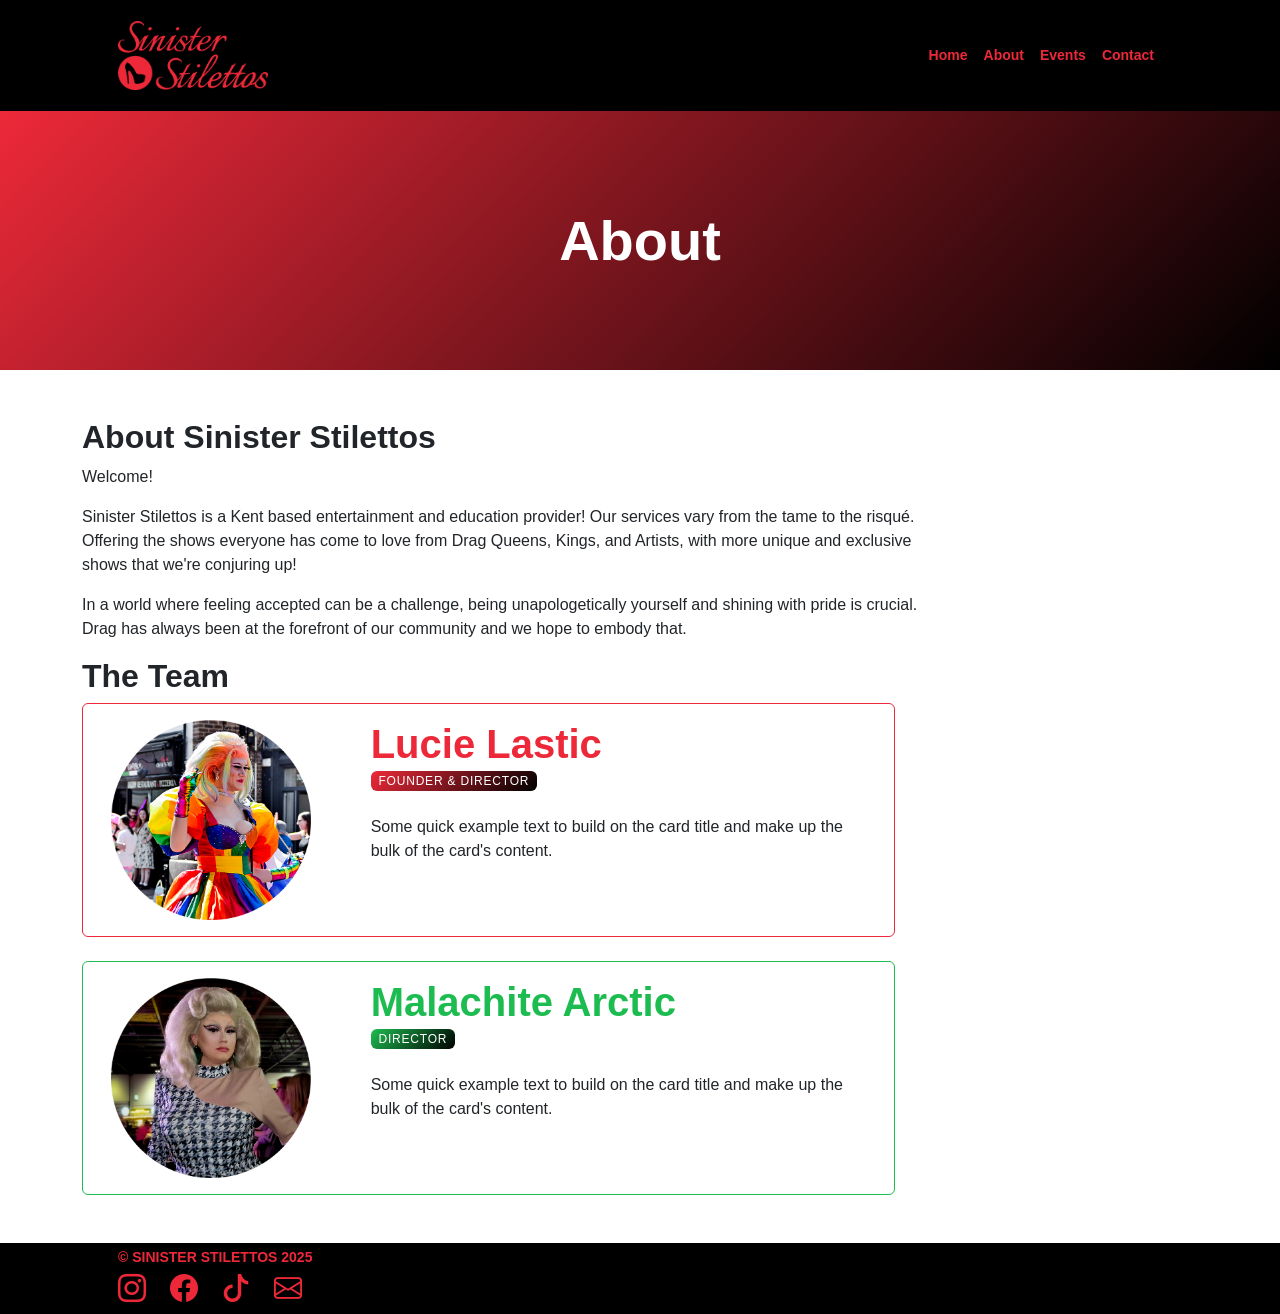
==== commit a0241aa1: "Update about.html" ====
--- a/about.html
+++ b/about.html
@@ -42,7 +42,7 @@
                 </div>
             </section>
             <div class="container mb-5 my-5">
-                <div class="row gx-5 justify-content-center">
+                <div class="gx-5 justify-content-center">
                     <div class="col-lg-11 col-xl-9 col-xxl-8">
                         <section>
                         <h2><strong>About Sinister Stilettos</strong></h2>
@@ -116,4 +116,4 @@
         <!-- Core theme JS-->
         <script src="js/scripts.js"></script>
     </body>
-</html>+</html>
--- a/css/styles.css
+++ b/css/styles.css
@@ -8349,7 +8349,7 @@
 
 .bg-home {
   --bs-bg-opacity: 1;
-  background: linear-gradient(to bottom, rgba(0, 0, 0, 0.6) 0%, rgba(0, 0, 0, 0.6) 100%), url("../assets/placeholder.jpg/")!important;
+  background: linear-gradient(to bottom, rgba(0, 0, 0, 0.6) 0%, rgba(0, 0, 0, 0.6) 100%), url("../assets/placeholder.jpg")!important;
   background-position: center!important;
   background-size: cover!important;
   height: 100vh!important;
@@ -8357,7 +8357,7 @@
 
 .bg-place {
   --bs-bg-opacity: 1;
-  background: linear-gradient(to bottom, rgba(0, 0, 0, 0.6) 0%, rgba(0, 0, 0, 0.6) 100%), url("../assets/placeholder.jpg/")!important;
+  background: linear-gradient(to bottom, rgba(0, 0, 0, 0.6) 0%, rgba(0, 0, 0, 0.6) 100%), url("../assets/placeholder.jpg")!important;
   background-position: center!important;
   background-size: cover!important;
 
@@ -11831,4 +11831,4 @@
     width: 1.5vw;
     left: -2vw;
   }
-}+}
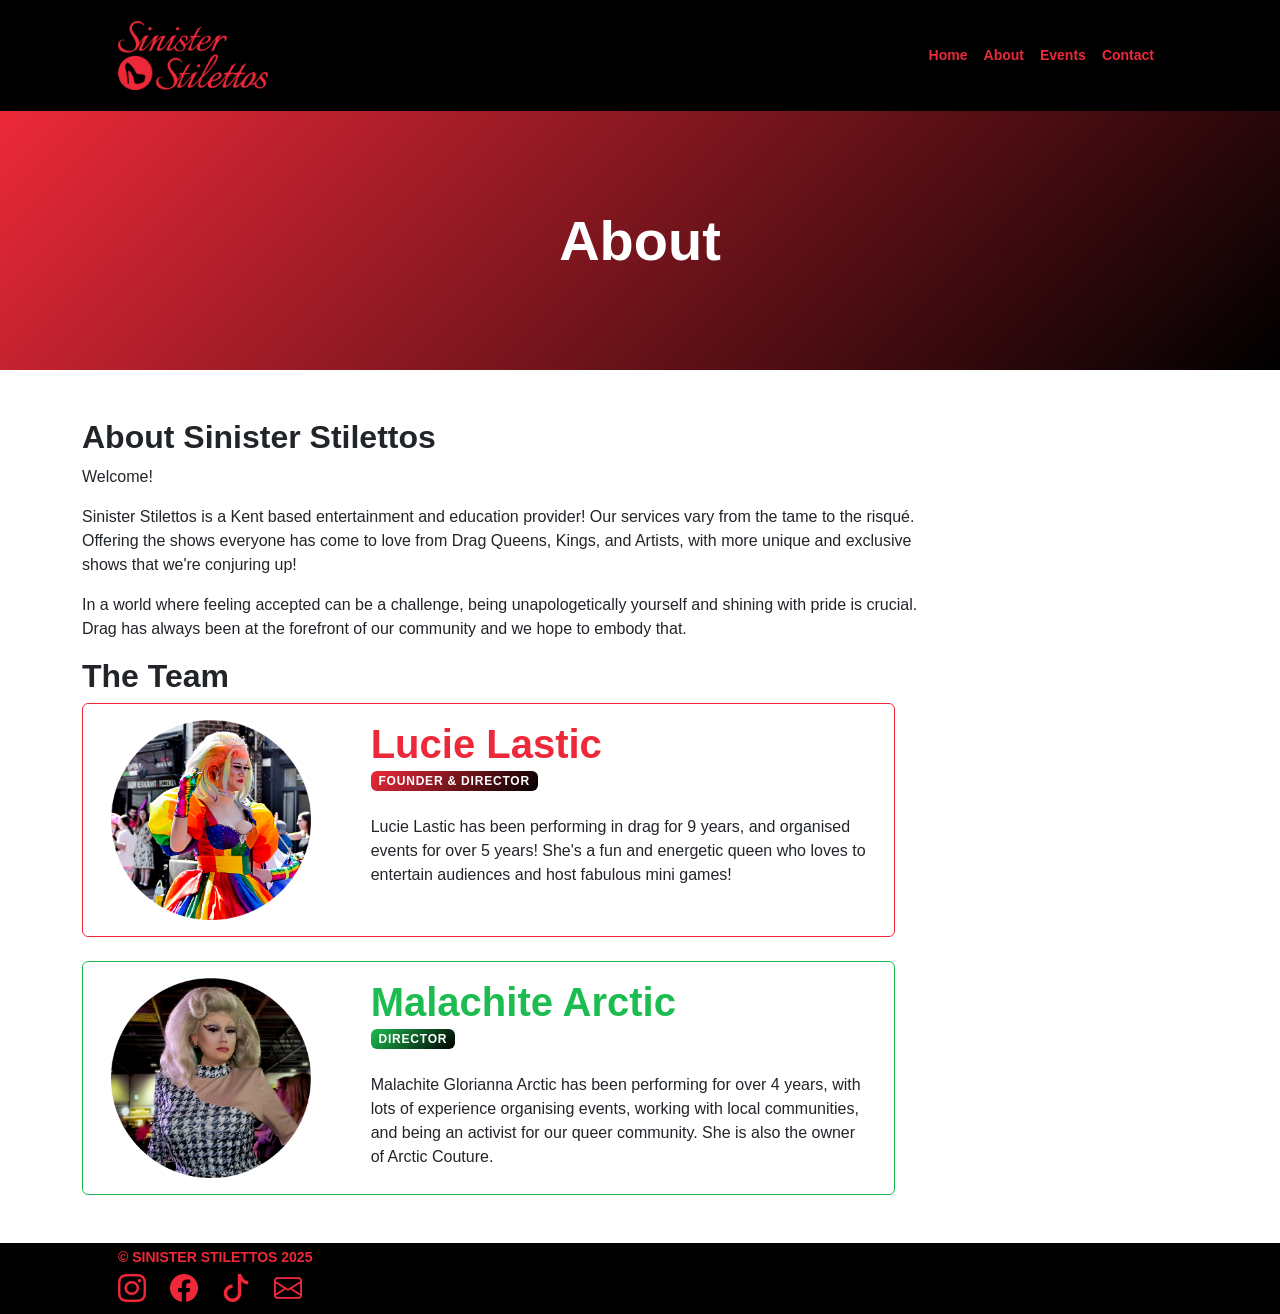
==== commit 15ffc23a: "Update about.html" ====
--- a/about.html
+++ b/about.html
@@ -67,7 +67,7 @@
                                             <div class="col-sm">
                                                 <div class="col"> <h1 class="text-primary fw-bolder mb-0">Lucie Lastic</h1></div>
                                                 <div class="badge bg-gradient-primary-to-secondary text-white mb-4"><div class="text-uppercase">Founder & Director</div></div>
-                                                <p class="card-text rounded">Some quick example text to build on the card title and make up the bulk of the card's content.</p>
+                                                <p class="card-text rounded">Lucie Lastic has been performing in drag for 9 years, and organised events for over 5 years! She's a fun and energetic queen who loves to entertain audiences and host fabulous mini games!</p>
                                             </div>
                                       </div>   
                                     </div>
@@ -86,7 +86,7 @@
                                                 <div class="col-sm">
                                                     <div class="col-auto"> <h1 class="text-green fw-bolder mb-0">Malachite Arctic</h1></div>
                                                     <div class="badge bg-gradient-green text-white mb-4"><div class="text-uppercase">Director</div></div>
-                                                  <p class="card-text rounded">Some quick example text to build on the card title and make up the bulk of the card's content.</p>
+                                                  <p class="card-text rounded">Malachite Glorianna Arctic has been performing for over 4 years, with lots of experience organising events, working with local communities, and being an activist for our queer community. She is also the owner of Arctic Couture.</p>
                                                </div>
                                           </div>   
                                         </div>
--- a/css/styles.css
+++ b/css/styles.css
@@ -4660,7 +4660,7 @@
   --bs-badge-padding-x: 0.65em;
   --bs-badge-padding-y: 0.35em;
   --bs-badge-font-size: 0.75em;
-  --bs-badge-font-weight: 100;
+  --bs-badge-font-weight: 700;
   --bs-badge-letter-spacing: 0.05rem;
   --bs-badge-color: #fff;
   --bs-badge-border-radius: 0.375rem;
